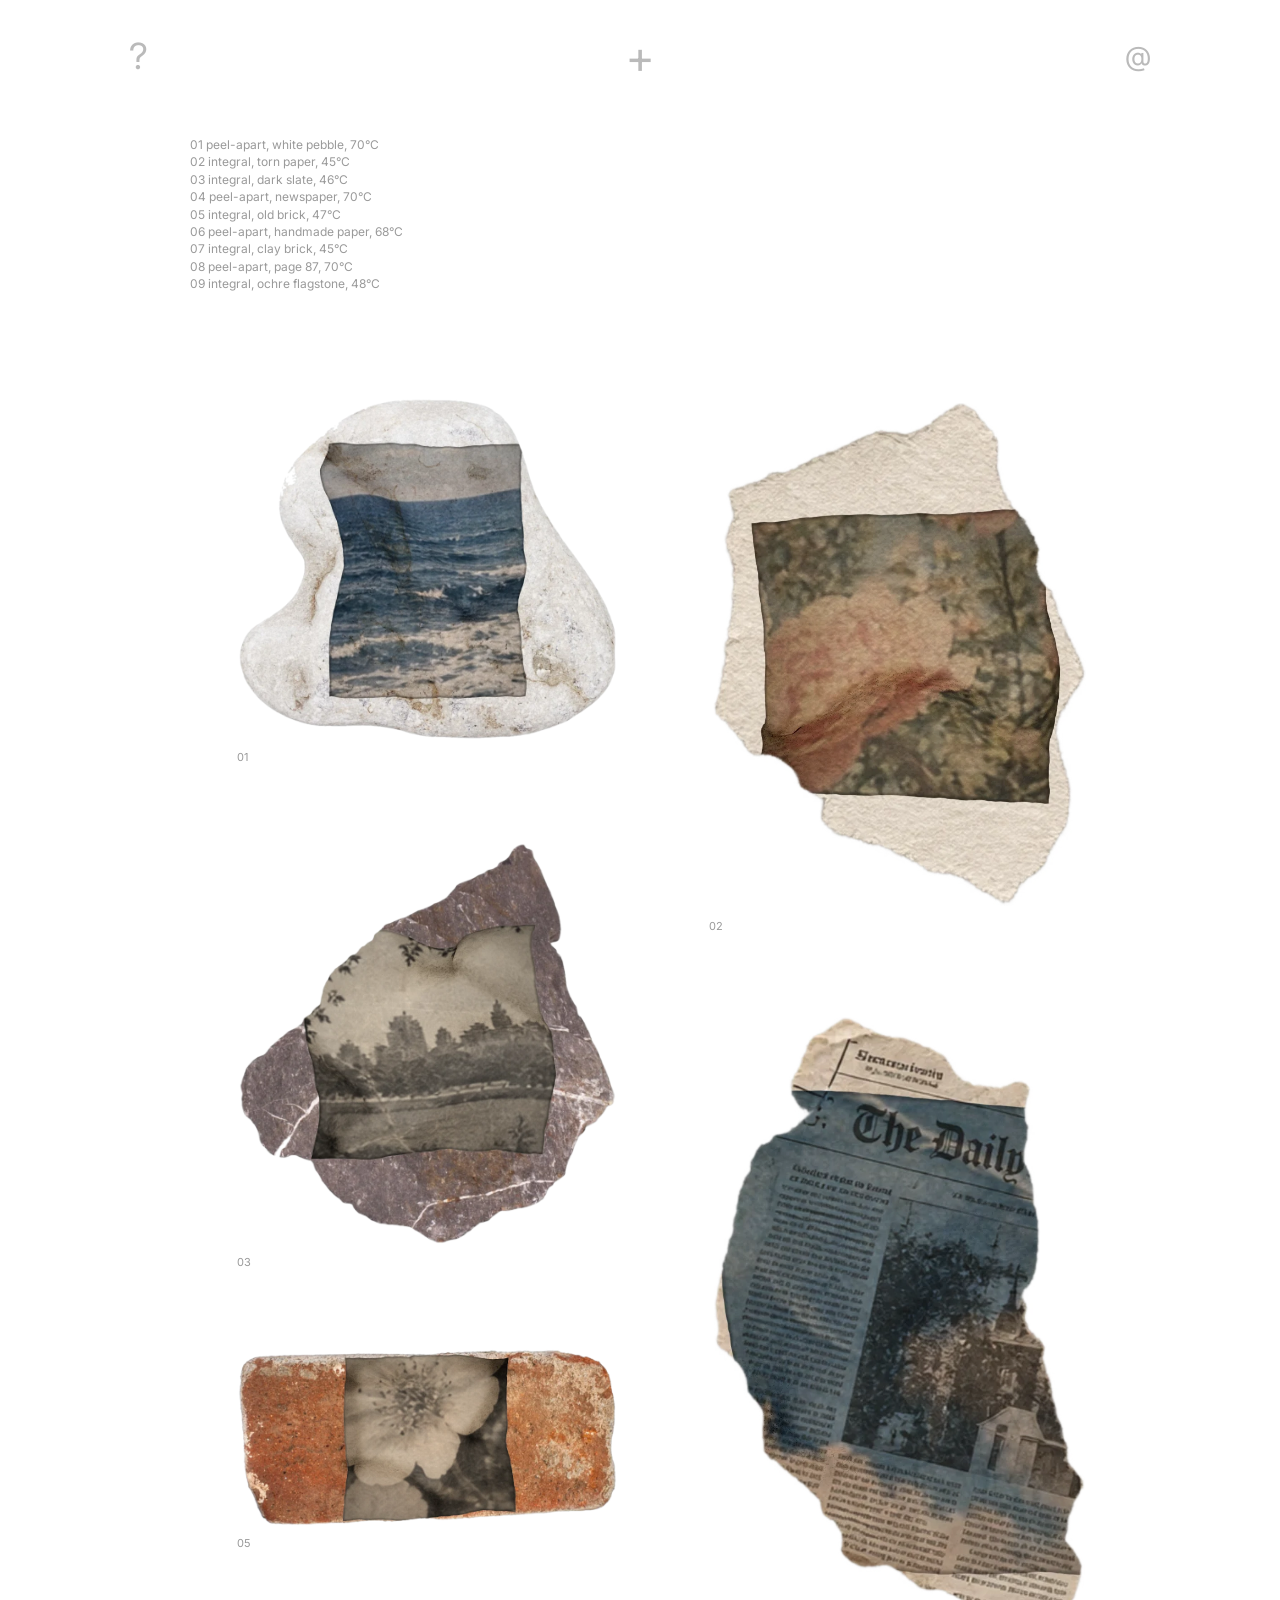
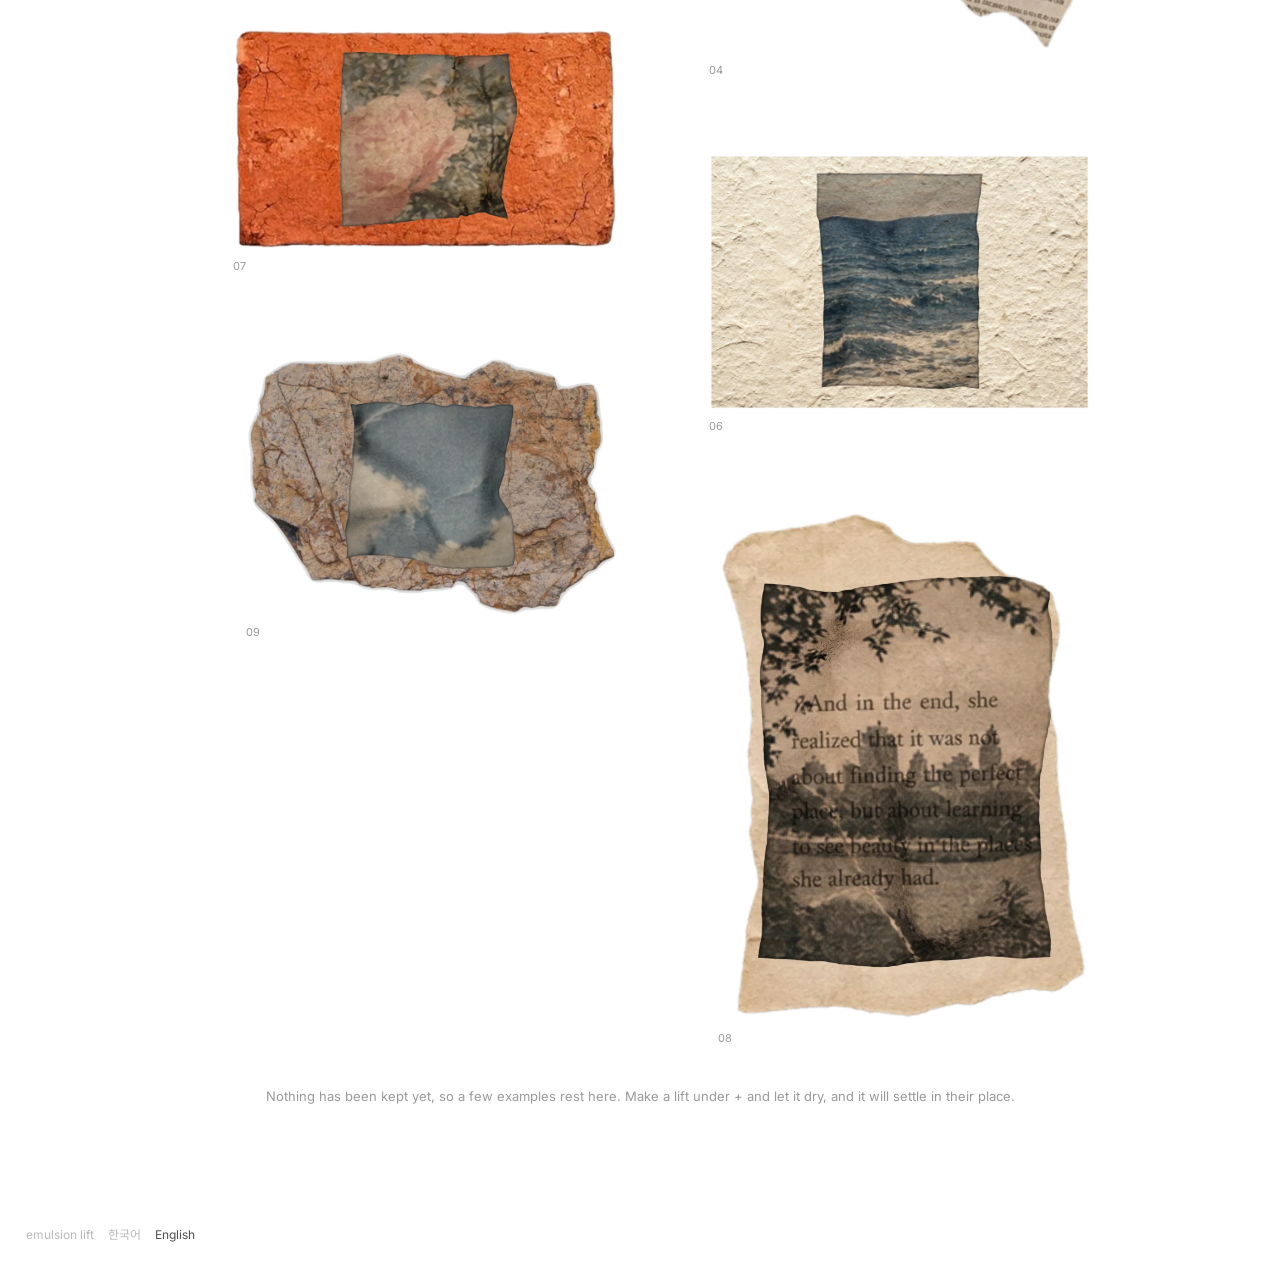
==== index.html @ 771ba141 "Use the design's photographs instead of drawn material - Metal tray photo for the water steps; surfa" ====
<!doctype html>
<html lang="ko">
<head>
<meta charset="utf-8">
<meta name="viewport" content="width=device-width, initial-scale=1, viewport-fit=cover">
<title>에멀전 리프트</title>
<meta name="claude:viewport-fit-sides" content="cover">
<meta name="description" content="즉석사진의 이미지 막을 물에서 떼어 종이와 돌, 벽돌 위에 옮기는 에멀전 리프트 작업실. An emulsion lift studio in the browser.">
<link rel="preconnect" href="https://fonts.googleapis.com">
<link rel="preconnect" href="https://fonts.gstatic.com" crossorigin>
<link rel="stylesheet" href="https://fonts.googleapis.com/css2?family=Inter:wght@400;600;700&family=Noto+Sans+KR:wght@400;600;700&display=swap">
<style>
/* Layout follows the Figma "web" page: white ground, three symbols across the top (? + @), one thing on screen at a time, a chevron to move on. */
:root {
  --ground: #ffffff;
  --ink: #111111;
  --symbol-on: #514f4f;
  --symbol-off: #bababa;
  --text: #6d6d6d;
  --hair: #e4e4e4;
  --plate: #d9d9d9;
  --f-sans: "Inter", "Noto Sans KR", "Apple SD Gothic Neo", "Malgun Gothic", system-ui, sans-serif;
  color-scheme: light;
}
* { box-sizing: border-box; }
[hidden] { display: none !important; }
html, body { margin: 0; }
body { background: var(--ground); color: var(--ink); font-family: var(--f-sans); font-size: 16px; line-height: 1.5; -webkit-font-smoothing: antialiased; }
a { color: inherit; text-decoration: none; }
button { font: inherit; color: inherit; background: none; border: 0; padding: 0; cursor: pointer; }
:focus-visible { outline: 1.5px solid var(--ink); outline-offset: 4px; }
.wrap { padding-left: max(16px, env(safe-area-inset-left, 0px)); padding-right: max(16px, env(safe-area-inset-right, 0px)); }

/* top symbols: ? at 9.6%, + centred, @ at 89% of a 1920 frame */
.topnav {
  position: sticky; top: env(safe-area-inset-top, 0px); z-index: 20; background: var(--ground);
  display: grid; grid-template-columns: 1fr auto 1fr; align-items: center;
  height: 112px; padding-inline: max(16px, 9.6vw) max(16px, 9.6vw);
}
body::before { content: ""; position: fixed; inset: 0 0 auto; height: env(safe-area-inset-top, 0px); background: var(--ground); z-index: 21; }
.sym { color: var(--symbol-off); line-height: 1; font-weight: 400; transition: color .2s; padding: 6px; }
.sym:hover { color: var(--symbol-on); }
.sym[aria-current="page"] { color: var(--symbol-on); }
.sym.q { font-size: 36px; justify-self: start; }
.sym.plus { font-size: 45px; }
.sym.plus[aria-current="page"] { color: #000; }
.sym.at { font-size: 27px; justify-self: end; }
.sr { position: absolute; width: 1px; height: 1px; overflow: hidden; clip: rect(0 0 0 0); white-space: nowrap; }

/* small text controls, as in "+ change image" / "+ add image" */
.link { display: inline-flex; align-items: center; gap: 6px; font-size: 16px; color: var(--ink); }
.link svg { width: 24px; height: 24px; flex: none; }
.link.quiet { color: var(--symbol-off); }
.link.quiet:hover, .link.quiet[aria-pressed="true"] { color: var(--ink); }
.link:disabled { opacity: .35; cursor: default; }
.file-link { position: relative; overflow: hidden; cursor: pointer; }
.file-link input { position: absolute; inset: 0; opacity: 0; cursor: pointer; font-size: 0; }
.chev { width: 48px; height: 48px; display: grid; place-items: center; color: #9e9e9e; }
.chev svg { width: 48px; height: 48px; }
.chev:hover:not(:disabled) { color: var(--ink); }
.chev:disabled { opacity: .25; cursor: default; }

/* ---------- main: works laid out loosely in a column ---------- */
.home { max-width: 900px; margin: 0 auto; padding-block: 24px 120px; display: grid; grid-template-columns: minmax(0, 1fr) minmax(0, 1fr); gap: 0 44px; }
.captions { grid-column: 1 / -1; margin: 0 0 28px; padding: 0; list-style: none; font-size: 12px; line-height: 1.45; color: #9a9a9a; }
.col { display: grid; gap: 0; align-content: start; }
.work { display: block; position: relative; text-align: left; }
.work img { display: block; width: 100%; height: auto; }
.work .no { display: block; font-size: 11px; color: #9a9a9a; margin-top: 8px; }
.work:hover img { opacity: .92; }
.home-note { grid-column: 1 / -1; font-size: 13px; color: #9a9a9a; margin: 40px 0 0; text-align: center; }
.work.arrive { animation: arrive 1.2s cubic-bezier(.2,.7,.2,1) both; }
@keyframes arrive { from { opacity: .2; transform: translateY(14px); } }

/* ---------- ? : text left, picture right ---------- */
.about { max-width: 1512px; margin: 0 auto; padding-block: 135px 120px; padding-inline: max(16px, 10.6vw) max(16px, 11vw); display: grid; grid-template-columns: minmax(0, 638px) minmax(0, 642px); justify-content: space-between; gap: 48px; align-items: start; }
.about-text { font-weight: 700; font-size: 16px; color: var(--text); line-height: 1.21; }
.about-text h1, .about-text h2 { font: inherit; margin: 0 0 19px; }
.about-text p, .about-text ul, .about-text ol { margin: 0 0 38px; }
.about-text ul, .about-text ol { padding-left: 0; list-style: none; }
.about-text .sec { margin-bottom: 0; }
.about-fig { margin: 0; position: sticky; top: 140px; }
.about-fig .pic { aspect-ratio: 642 / 357; background: #f4f4f4; display: grid; place-items: center; overflow: hidden; }
.about-fig img { max-width: 92%; max-height: 92%; object-fit: contain; }
.about-fig figcaption { font-size: 16px; color: var(--ink); margin-top: 16px; }

/* ---------- + : one step per screen ---------- */
.studio { position: relative; min-height: calc(100vh - 160px); display: grid; grid-template-rows: auto auto 1fr; justify-items: center; padding-bottom: 90px; }
.stage { position: relative; width: min(1000px, 92vw, calc((100vh - 300px) * 4 / 3)); aspect-ratio: 4 / 3; }
.stage canvas { display: block; width: 100%; height: 100%; touch-action: none; }
.stage.tool-on canvas { cursor: none; }
#cursor { position: absolute; left: 0; top: 0; border-radius: 50%; pointer-events: none; transform: translate(-50%, -50%); border: 1px solid rgba(0,0,0,.55); box-shadow: 0 0 0 1px rgba(255,255,255,.7); }
.dropzone { position: absolute; inset: 8%; border: 1px dashed var(--symbol-on); display: grid; place-items: center; background: rgba(255,255,255,.85); pointer-events: none; font-size: 14px; }
.gl-error { position: absolute; inset: 0; display: grid; place-items: center; padding: 24px; text-align: center; color: var(--text); }
.under { width: min(1000px, 92vw); display: grid; grid-template-columns: minmax(0, 1fr); gap: 12px; align-items: start; margin-top: 6px; }
.status { font-size: 13px; color: #9a9a9a; font-variant-numeric: tabular-nums; }
.ctl { display: flex; flex-wrap: wrap; gap: 10px 22px; align-items: center; }
.ctl .grp { display: flex; flex-wrap: wrap; gap: 6px 14px; align-items: center; }
.ctl .sep { width: 1px; height: 16px; background: var(--hair); }
.range { display: flex; align-items: center; gap: 10px; font-size: 14px; color: var(--text); }
.range input { width: 140px; accent-color: var(--symbol-on); }
.range output { color: var(--ink); min-width: 3.2em; font-variant-numeric: tabular-nums; }
.line { width: 160px; height: 1px; background: var(--hair); }
.line > i { display: block; height: 100%; width: 0; background: var(--ink); transition: width .15s linear; }
.check { display: inline-flex; gap: 8px; align-items: center; font-size: 14px; color: var(--text); }
.check input { accent-color: var(--ink); }
.explain { grid-column: 1 / -1; max-width: 62ch; font-size: 13px; line-height: 1.6; color: #8a8a8a; margin: 8px 0 0; }
.explain strong { color: var(--text); font-weight: 600; }
.next { position: fixed; right: max(16px, 9.6vw); bottom: calc(env(safe-area-inset-bottom, 0px) + 56px); z-index: 15; }
.result { width: min(1000px, 92vw); display: grid; place-items: center; }

/* surface choice: things scattered on white, a chevron each side to change kind */
.pick { width: 100%; max-width: 1920px; display: grid; grid-template-columns: 48px minmax(0, 1fr) 48px; align-items: center; gap: 0 max(16px, 3vw); padding-inline: max(16px, 9.6vw); min-height: calc(100vh - 220px); }
.pick-title { grid-column: 1 / -1; text-align: center; font-size: 13px; color: #9a9a9a; margin: 0 0 10px; }
.pick-items { display: flex; flex-wrap: wrap; justify-content: center; align-items: center; gap: 18px 34px; padding-block: 10px; }
.pick-item { position: relative; display: block; }
.pick-item img { display: block; width: 100%; height: auto; transition: transform .35s cubic-bezier(.2,.7,.2,1); }
.pick-item:hover img, .pick-item:focus-visible img { transform: translateY(-4px); }
.pick-item .nm { position: absolute; left: 50%; bottom: -22px; transform: translateX(-50%); white-space: nowrap; font-size: 12px; color: #9a9a9a; opacity: 0; transition: opacity .2s; }
.pick-item:hover .nm, .pick-item:focus-visible .nm { opacity: 1; }
.pick-add { align-self: center; padding: 20px; }
.pick-note { grid-column: 1 / -1; text-align: center; font-size: 12px; color: #9a9a9a; margin: 18px auto 0; max-width: 60ch; }

/* ---------- @ : archive ---------- */
.archive { max-width: 900px; margin: 0 auto; padding-block: 24px 120px; }
.archive-head { display: flex; justify-content: space-between; align-items: baseline; gap: 16px; flex-wrap: wrap; margin-bottom: 30px; }
.archive-head p { margin: 0; font-size: 13px; color: #9a9a9a; max-width: 56ch; }
.archive .grid { display: grid; grid-template-columns: minmax(0, 1fr) minmax(0, 1fr); gap: 0 44px; }
.archive-empty { text-align: center; color: #9a9a9a; font-size: 14px; padding-block: 80px; }

/* ---------- viewer ---------- */
.viewer { position: fixed; inset: 0; z-index: 30; background: var(--ground); display: grid; grid-template-rows: auto minmax(0, 1fr) auto; padding: calc(env(safe-area-inset-top, 0px) + 28px) max(16px, 9.6vw) calc(env(safe-area-inset-bottom, 0px) + 28px); }
.vbar { display: flex; justify-content: flex-end; gap: 22px; flex-wrap: wrap; font-size: 14px; }
.vbar button { color: #9a9a9a; } .vbar button:hover { color: var(--ink); }
.vbar .warn:hover { color: #a33; }
.vstage { display: grid; grid-template-columns: 48px minmax(0, 1fr) 48px; align-items: center; gap: 12px; min-height: 0; }
.vstage figure { margin: 0; height: 100%; min-height: 0; display: grid; place-items: center; }
.vstage img { max-width: 100%; max-height: 100%; object-fit: contain; display: block; }
.vmeta { text-align: center; padding-top: 16px; font-size: 12px; color: #9a9a9a; display: grid; gap: 2px; }
.vmeta .t { color: var(--ink); font-size: 13px; }

/* footer: name and language */
.foot { display: flex; gap: 14px; font-size: 12px; color: var(--symbol-off); padding: 0 max(16px, 2vw) calc(env(safe-area-inset-bottom, 0px) + 22px); }
.foot button[aria-pressed="true"], .foot a:hover, .foot button:hover { color: var(--symbol-on); }
.toast { position: fixed; left: 50%; bottom: calc(env(safe-area-inset-bottom, 0px) + 20px); transform: translateX(-50%); z-index: 40; background: var(--ink); color: #fff; padding: 8px 14px; font-size: 13px; max-width: calc(100% - 32px); text-align: center; }

@media (max-width: 900px) {
  .topnav { height: 84px; }
  .about { grid-template-columns: minmax(0, 1fr); padding-top: 40px; }
  .about-fig { position: static; order: -1; }
  .studio { min-height: calc(100vh - 84px); }
  .pick { grid-template-columns: 36px minmax(0, 1fr) 36px; padding-inline: 8px; }
  .pick .chev, .pick .chev svg { width: 36px; height: 36px; }
  .next { bottom: calc(env(safe-area-inset-bottom, 0px) + 20px); }
}
@media (max-width: 560px) {
  .home, .archive .grid { gap: 0 20px; }
  .sym.q { font-size: 30px; } .sym.plus { font-size: 38px; } .sym.at { font-size: 23px; }
}
@media (prefers-reduced-motion: reduce) { .work.arrive { animation: none; } .pick-item img { transition: none; } }
</style>
</head>
<body>
<nav class="topnav" aria-label="menu">
  <a class="sym q" href="#about" id="nav-about"><span aria-hidden="true">?</span><span class="sr" data-i18n="nav.about">소개</span></a>
  <a class="sym plus" href="#studio" id="nav-studio"><span aria-hidden="true">+</span><span class="sr" data-i18n="nav.new">새 리프트</span></a>
  <a class="sym at" href="#archive" id="nav-archive"><span aria-hidden="true">@</span><span class="sr" data-i18n="nav.archive">아카이브</span></a>
</nav>

<!-- MAIN -->
<main id="view-home" class="wrap">
  <div class="home" id="home">
    <ol class="captions" id="captions"></ol>
    <div class="col" id="colA"></div>
    <div class="col" id="colB"></div>
    <p class="home-note" id="homeNote"></p>
  </div>
</main>

<!-- ? -->
<main id="view-about" hidden>
  <div class="about">
    <article class="about-text" id="aboutBody"></article>
    <figure class="about-fig">
      <div class="pic"><img id="aboutImg" src="examples/ex1.webp" alt=""></div>
      <figcaption id="aboutCap"></figcaption>
    </figure>
  </div>
</main>

<!-- + -->
<main id="view-studio" hidden>
  <div class="studio">
    <div class="stage" id="stage">
      <canvas id="gl"></canvas>
      <div id="cursor" hidden></div>
      <div class="dropzone" id="dropzone" hidden data-i18n="studio.drop">여기에 사진을 놓으세요</div>
    </div>

    <section class="pick" id="pick" hidden aria-labelledby="pickTitle">
      <p class="pick-title" id="pickTitle"></p>
      <button type="button" class="chev" id="catPrev" aria-label="previous"><svg viewBox="0 0 24 24" aria-hidden="true"><path fill="currentColor" d="m14 18-6-6 6-6 1.4 1.4-4.6 4.6 4.6 4.6z"/></svg></button>
      <div class="pick-items" id="pickItems"></div>
      <button type="button" class="chev" id="catNext" aria-label="next"><svg viewBox="0 0 24 24" aria-hidden="true"><path fill="currentColor" d="M12.6 12 8 7.4 9.4 6l6 6-6 6L8 16.6z"/></svg></button>
      <p class="pick-note" data-i18n="s4.uploadNote"></p>
    </section>

    <div class="under" id="under">
      <div class="status" id="readout"></div>

      <div class="ctl" data-step="1">
        <div class="grp" id="filmSeg">
          <button type="button" class="link quiet" id="film-integral" data-film="integral" aria-pressed="true" data-i18n="film.integralShort">인티그럴</button>
          <button type="button" class="link quiet" id="film-peel" data-film="peel" aria-pressed="false" data-i18n="film.peelShort">필 어파트</button>
        </div>
        <span class="sep"></span>
        <button type="button" class="link quiet" id="sampleBtn" data-i18n="s1.sample">다른 예시</button>
        <label class="link file-link" for="file"><svg viewBox="0 0 24 24" aria-hidden="true"><path fill="currentColor" d="M11 19v-6H5v-2h6V5h2v6h6v2h-6v6z"/></svg><span data-i18n="s1.change">사진 바꾸기</span><input type="file" id="file" accept="image/*"></label>
      </div>

      <div class="ctl" data-step="2" hidden>
        <label class="range" for="temp"><span data-i18n="s2.temp">물 온도</span><input type="range" id="temp" min="30" max="90" step="1" value="45"><output id="tempOut" for="temp">45°C</output></label>
        <div class="line" aria-hidden="true"><i id="soakBar"></i></div>
        <button type="button" class="link quiet" id="soakBtn" data-i18n="s2.again">다시 담그기</button>
      </div>

      <div class="ctl" data-step="3" hidden>
        <div class="grp" id="tool3Seg">
          <button type="button" class="link quiet" id="t3-release" data-tool="release" aria-pressed="true" data-i18n="tool.release">떼어내기</button>
          <button type="button" class="link quiet" id="t3-push" data-tool="push" aria-pressed="false" data-i18n="tool.push">밀기</button>
        </div>
        <label class="range" for="brush3"><span data-i18n="tool.size">붓</span><input type="range" id="brush3" min="25" max="160" value="70"></label>
        <div class="line" aria-hidden="true"><i id="relBar"></i></div>
        <button type="button" class="link quiet" id="autoRelease" data-i18n="s3.auto">남은 부분 한꺼번에 떼기</button>
      </div>

      <div class="ctl" data-step="4" hidden>
        <div class="grp" id="tool4Seg">
          <button type="button" class="link quiet" id="t4-push" data-tool="push" aria-pressed="true" data-i18n="tool.push">밀기</button>
          <button type="button" class="link quiet" id="t4-pinch" data-tool="pinch" aria-pressed="false" data-i18n="tool.pinch">주름 모으기</button>
          <button type="button" class="link quiet" id="t4-smooth" data-tool="smooth" aria-pressed="false" data-i18n="tool.smooth">펴기</button>
          <button type="button" class="link quiet" id="t4-tear" data-tool="tear" aria-pressed="false" data-i18n="tool.tear">찢기</button>
        </div>
        <label class="range" for="brush4"><span data-i18n="tool.size">붓</span><input type="range" id="brush4" min="20" max="200" value="70"></label>
        <span class="sep"></span>
        <div class="grp">
          <button type="button" class="link quiet" id="flipBtn" data-i18n="s4.flip">뒤집기</button>
          <button type="button" class="link quiet" id="dipBtn" data-i18n="s4.dip">담갔다 빼기</button>
          <button type="button" class="link quiet" id="shakeBtn" data-i18n="s4.shake">흔들기</button>
          <button type="button" class="link quiet" id="undoBtn" disabled data-i18n="s4.undo">되돌리기</button>
          <button type="button" class="link quiet" id="changeSurf" data-i18n="s4.change">표면 바꾸기</button>
        </div>
        <label class="check" id="whiteWrap" hidden><input type="checkbox" id="whiteLayer"><span data-i18n="s4.white">흰 층 남기기</span></label>
      </div>

      <div class="ctl" data-step="5" hidden>
        <div class="line" aria-hidden="true"><i id="dryBar"></i></div>
        <button type="button" class="link quiet" id="saveBtn" disabled data-i18n="s5.save">PNG로 저장</button>
        <button type="button" class="link quiet" id="backBtn" data-i18n="s5.back">다시 적시기</button>
      </div>

      <p class="explain" id="explain"></p>
      <p class="explain" id="saveNote" hidden></p>
    </div>

    <button type="button" class="chev next" id="nextBtn" aria-label="next"><svg viewBox="0 0 24 24" aria-hidden="true"><path fill="currentColor" d="M12.6 12 8 7.4 9.4 6l6 6-6 6L8 16.6z"/></svg></button>
  </div>
  <input type="file" id="surfUpload" accept="image/*" hidden>
</main>

<!-- @ -->
<main id="view-archive" class="wrap" hidden>
  <div class="archive">
    <div class="archive-head">
      <p id="archiveNote"></p>
      <label class="link file-link" for="workUpload"><svg viewBox="0 0 24 24" aria-hidden="true"><path fill="currentColor" d="M11 19v-6H5v-2h6V5h2v6h6v2h-6v6z"/></svg><span data-i18n="arc.add">이미지 추가</span><input type="file" id="workUpload" accept="image/*"></label>
    </div>
    <div class="grid"><div class="col" id="arcA"></div><div class="col" id="arcB"></div></div>
    <p class="archive-empty" id="archiveEmpty" hidden></p>
  </div>
</main>

<!-- VIEWER -->
<div class="viewer" id="viewer" hidden role="dialog" aria-modal="true" aria-labelledby="vTitle">
  <div class="vbar">
    <button type="button" id="vSave" data-i18n="v.save">PNG로 저장</button>
    <button type="button" class="warn" id="vDelete" data-i18n="v.delete">지우기</button>
    <button type="button" id="vClose" data-i18n="v.close">닫기</button>
  </div>
  <div class="vstage">
    <button type="button" class="chev" id="vPrev" aria-label="previous"><svg viewBox="0 0 24 24" aria-hidden="true"><path fill="currentColor" d="m14 18-6-6 6-6 1.4 1.4-4.6 4.6 4.6 4.6z"/></svg></button>
    <figure><img id="vImg" alt=""></figure>
    <button type="button" class="chev" id="vNext" aria-label="next"><svg viewBox="0 0 24 24" aria-hidden="true"><path fill="currentColor" d="M12.6 12 8 7.4 9.4 6l6 6-6 6L8 16.6z"/></svg></button>
  </div>
  <div class="vmeta"><div class="t" id="vTitle"></div><div id="vMeta"></div></div>
</div>

<footer class="foot">
  <a href="#" id="homeLink" data-i18n="foot.name">에멀전 리프트</a>
  <button type="button" id="lang-ko" lang="ko" aria-pressed="true">한국어</button>
  <button type="button" id="lang-en" lang="en" aria-pressed="false">English</button>
</footer>
<div class="toast" id="toast" hidden role="status"></div>

<script>
(() => {
'use strict';

/* =========================================================
   i18n
   ========================================================= */
const I18N = {
  ko: {
    'doc.title': '에멀전 리프트',
    'nav.about': '에멀전 리프트란', 'nav.new': '새 리프트 만들기', 'nav.archive': '아카이브', 'foot.name': '에멀전 리프트',
    'studio.drop': '여기에 사진을 놓으세요',
    'film.peelShort': '필 어파트', 'film.integralShort': '인티그럴',
    'film.peel': '필 어파트 (FP-100C)', 'film.integral': '인티그럴 (폴라로이드)',
    'st.1': 'i. 인화', 'st.2': 'ii. 뜨거운 물', 'st.3': 'iii. 찬물에서 떼어내기', 'st.pick': 'iv. 옮길 곳', 'st.4': 'iv. 옮기고 모양 잡기', 'st.5': 'v. 말리기',
    's1.sample': '다른 예시', 's1.change': '사진 바꾸기',
    's1.text': '즉석사진 속 <strong>이미지가 담긴 젤라틴 막</strong>만 물로 떼어 다른 표면에 옮깁니다. 필 어파트와 폴라로이드 인티그럴에서 되고, 인스탁스는 되지 않습니다. 실제로는 인화한 뒤 하루쯤 말린 사진으로 시작합니다.',
    's2.temp': '물 온도', 's2.again': '다시 담그기',
    's2.textPeel': '사진을 <strong>약 70°C 물</strong>에 3~5분 담급니다. 가장자리부터 작은 기포가 생기며 막이 들뜨면 준비된 것입니다.',
    's2.textIntegral': '흰 테두리를 잘라 앞쪽 플라스틱과 뒷판을 나눕니다. 유제는 대개 플라스틱 쪽에 붙어 있습니다. <strong>40~50°C 물</strong>에 몇 분 담가 둡니다.',
    's2.rec': '권장 {r}°C.', 's2.cold': '미지근하면 막이 거의 들뜨지 않습니다.', 's2.hot': '너무 뜨거우면 가장자리가 너덜해지고 구멍이 생깁니다.', 's2.mins': '실제로는 약 {m}분.',
    's3.text': '찬물에서 손가락이나 부드러운 붓으로 <strong>가장자리부터 안쪽으로</strong> 밀어 막을 떼어냅니다. 떨어진 막은 젖은 셀로판처럼 물에 뜹니다.',
    's3.auto': '남은 부분 한꺼번에 떼기',
    'tool.release': '떼어내기', 'tool.push': '밀기', 'tool.pinch': '주름 모으기', 'tool.smooth': '펴기', 'tool.tear': '찢기', 'tool.size': '붓',
    's4.pick': '막을 옮길 곳을 고르세요. 양옆 화살표로 종이와 돌을 넘겨 봅니다.',
    's4.text': '표면을 막 아래로 넣어 건져 올리고, 젖은 동안 <strong>밀고, 모으고, 접고, 찢어</strong> 모양을 만듭니다. 표면 밖으로 나간 막은 표면 모양대로 다듬어집니다. 뒤집어 올리면 좌우가 바뀝니다.',
    's4.uploadNote': '흰 바탕에서 찍은 물체 사진을 올리면 바탕을 지우고 물체 모양대로 옮깁니다. 바탕이 고르지 않으면 사진 전체가 표면이 됩니다.',
    's4.white': '흰 층 남기기 (어두운 표면에서 이미지가 보이게)',
    's4.flip': '뒤집기', 's4.dip': '담갔다 빼기', 's4.shake': '흔들기', 's4.undo': '되돌리기', 's4.change': '표면 바꾸기',
    's5.text': '평평한 곳에서 하루쯤 말리고, 필요하면 무광 미디엄으로 고정합니다. 오른쪽 아래 화살표를 누르면 아카이브에 둡니다.',
    's5.save': 'PNG로 저장', 's5.back': '다시 적시기',
    'ro.developed': '{film} · 인화 완료', 'ro.hot': '{t}°C · 실제 시간 {time}', 'ro.cold': '떨어진 면적 {p}%',
    'ro.wet': '{surf} · 젖은 상태', 'ro.flipped': ' · 뒤집힘', 'ro.drying': '건조 중 · {h}시간째', 'ro.dry': '건조 완료', 'ro.preparing': '표면을 준비하는 중',
    'hint.1': '사진을 끌어다 놓거나 붙여넣어도 됩니다.', 'hint.2': '가장자리부터 막이 들뜹니다.',
    'hint.3.release': '가장자리부터 안쪽으로 문질러 떼어내세요.', 'hint.3.push': '떨어진 막을 끌어 옮깁니다.',
    'hint.4.push': '끌어서 밀면 주름이 지고, 가장자리를 넘기면 접힙니다.', 'hint.4.pinch': '누르고 있으면 막이 모이며 주름이 생깁니다.',
    'hint.4.smooth': '문지르면 주름이 펴집니다.', 'hint.4.tear': '문지른 자리가 찢어집니다.', 'hint.5': '젖은 광택이 빠지고 막이 살짝 줄어듭니다.',
    'cat.stone': '돌', 'cat.paper': '종이', 'addImage': '이미지 추가',
    'surf.cold': '수채화지 콜드프레스', 'surf.hot': '수채화지 핫프레스', 'surf.hanji': '한지', 'surf.kraft': '크라프트지', 'surf.linen': '리넨', 'surf.greyPaper': '회색 종이', 'surf.tornPlain': '찢은 종이', 'surf.crumpled': '구겨진 종이', 'surf.foldedBeige': '접힌 갱지', 'surf.newspaper': '신문', 'surf.roughWhite': '거친 흰 종이', 'surf.greenWash': '초록 물든 종이', 'surf.bookText': '책 낱장', 'surf.tornCream': '찢은 미색 종이', 'surf.map': '지도', 'surf.roughCream': '거친 미색 종이', 'surf.newspaperBridge': '신문 (다리)', 'surf.bookPage': '책 87쪽', 'surf.foldedCream': '접힌 미색 종이', 'surf.handmade': '수제 종이',
    'surf.pebbleWhite': '흰 조약돌', 'surf.flatStone': '납작한 돌', 'surf.brickFragment': '벽돌 조각', 'surf.oldBrick': '오래된 벽돌', 'surf.clayBrick': '흙벽돌',
    'surf.darkSlate': '검은 판석', 'surf.granitePebble': '화강암 조약돌', 'surf.ochreFlagstone': '황토빛 판석', 'surf.redBrick': '붉은 벽돌', 'surf.custom': '올린 표면',
    'surf.fig': '무화과 잎', 'surf.leaves': '긴 잎', 'surf.pebble': '조약돌', 'surf.wood': '나무판',
    'tag.example': '예시', 'tag.upload': '손으로 만든 리프트',
    'home.examples': '아직 둔 작업이 없어 예시를 놓아 두었습니다. + 에서 리프트를 만들어 말리면 이 자리에 쌓입니다.',
    'arc.add': '이미지 추가', 'arc.note': '로그인 기능은 아직 없습니다. 작업은 지금 이 브라우저에만 보관되고, 손으로 만든 리프트 사진도 함께 둘 수 있습니다.',
    'arc.empty': '아직 둔 작업이 없습니다. + 를 눌러 첫 리프트를 만들어 보세요.',
    'about.cap': 'pic_ 흰 조약돌 위의 리프트',
    't.printed': '사진을 즉석필름에 인화했습니다.', 't.notImage': '이미지 파일만 쓸 수 있습니다. JPG나 PNG를 골라 주세요.',
    't.openFail': '이 사진을 열 수 없습니다. JPG나 PNG로 다시 시도해 주세요.',
    't.lukewarm': '물이 미지근해서 가장자리만 조금 들떴습니다. 다음 단계에서 더 오래 문질러야 합니다.',
    't.flipped': '막을 뒤집어 올렸습니다. 이미지의 좌우가 바뀝니다.', 't.saved': '이미지를 저장했습니다.', 't.declined': '저장을 취소했습니다.',
    't.rate': '저장 창이 이미 열려 있습니다. 잠시 뒤 다시 눌러 주세요.', 't.kept': '아카이브에 두었습니다.',
    't.storeFail': '이 브라우저에서는 작업을 보관할 수 없어, 페이지를 닫으면 사라집니다.', 't.deleted': '작업을 지웠습니다.',
    't.uploaded': '사진을 아카이브에 두었습니다.', 't.surfaceAdded': '올린 사진을 표면으로 놓았습니다.',
    't.saveNote': '저장 창이 뜨지 않으면 이미지를 길게 누르거나 마우스 오른쪽 버튼으로 눌러 저장하세요.',
    't.noWebgl': '이 브라우저에서는 WebGL을 쓸 수 없어 트레이를 그릴 수 없습니다. 최신 Chrome, Safari, Firefox에서 열어 주세요.',
    'v.save': 'PNG로 저장', 'v.delete': '지우기', 'v.confirm': '정말 지울까요?', 'v.close': '닫기',
    'v.no': '{n}', 'v.flipped': '뒤집어 올림', 'v.uploadMeta': '손으로 만든 리프트를 찍은 사진',
  },
  en: {
    'doc.title': 'Emulsion Lift',
    'nav.about': 'about the emulsion lift', 'nav.new': 'make a new lift', 'nav.archive': 'archive', 'foot.name': 'emulsion lift',
    'studio.drop': 'Drop a photograph here',
    'film.peelShort': 'peel-apart', 'film.integralShort': 'integral',
    'film.peel': 'Peel-apart (FP-100C)', 'film.integral': 'Integral (Polaroid)',
    'st.1': 'i. print', 'st.2': 'ii. hot water', 'st.3': 'iii. free it in cold water', 'st.pick': 'iv. where to lay it', 'st.4': 'iv. lay it down and shape it', 'st.5': 'v. dry',
    's1.sample': 'another example', 's1.change': 'change image',
    's1.text': 'An emulsion lift frees only the <strong>gelatin skin that holds the image</strong> from an instant photograph and moves it onto another surface. It works with peel-apart and Polaroid integral film, not Instax. In the darkroom you begin with a print that has dried for a day.',
    's2.temp': 'water', 's2.again': 'soak again',
    's2.textPeel': 'Lay the print in <strong>water near 70°C</strong> for three to five minutes. When small bubbles rise and the edges lift, it is ready.',
    's2.textIntegral': 'Trim the white frame and split the clear front from the backing; the emulsion usually stays on the plastic. Soak it in <strong>water at 40–50°C</strong> for a few minutes.',
    's2.rec': 'Recommended {r}°C.', 's2.cold': 'Lukewarm water barely loosens it.', 's2.hot': 'Very hot water frays the edges and opens holes.', 's2.mins': 'About {m} minutes in the darkroom.',
    's3.text': 'In cold water, coax the skin loose with a fingertip or soft brush, <strong>working from the edges inward</strong>. Once free it floats like wet cellophane.',
    's3.auto': 'release the rest',
    'tool.release': 'release', 'tool.push': 'push', 'tool.pinch': 'gather', 'tool.smooth': 'smooth', 'tool.tear': 'tear', 'tool.size': 'brush',
    's4.pick': 'Choose where the skin will rest. Use the arrows on either side to move between paper and stone.',
    's4.text': 'Slide the surface under the skin and lift it out. While it is wet, <strong>push, gather, fold and tear</strong> it into shape; whatever hangs past the edge is trimmed to the surface. Laid face down, the image is mirrored.',
    's4.uploadNote': 'Photograph an object on a plain white ground and the ground is lifted away, leaving the object’s shape. On a busy background the whole photo becomes the surface.',
    's4.white': 'keep the white layer (so the image reads on dark surfaces)',
    's4.flip': 'flip over', 's4.dip': 'dip again', 's4.shake': 'swirl', 's4.undo': 'undo', 's4.change': 'change surface',
    's5.text': 'Let it dry flat for about a day and seal it with matte medium if needed. The arrow at the bottom right keeps it in the archive.',
    's5.save': 'save PNG', 's5.back': 'wet it again',
    'ro.developed': '{film} · developed', 'ro.hot': '{t}°C · real time {time}', 'ro.cold': '{p}% released',
    'ro.wet': '{surf} · wet', 'ro.flipped': ' · flipped', 'ro.drying': 'drying · hour {h} of 24', 'ro.dry': 'dry', 'ro.preparing': 'preparing the surface',
    'hint.1': 'You can also drop or paste a photograph here.', 'hint.2': 'The skin lifts from the edges.',
    'hint.3.release': 'Rub from the edges inward to free the skin.', 'hint.3.push': 'Drag the loose skin around.',
    'hint.4.push': 'Drag to push; it wrinkles, and folds over at the edge.', 'hint.4.pinch': 'Hold to gather the skin into wrinkles.',
    'hint.4.smooth': 'Rub to ease the wrinkles out.', 'hint.4.tear': 'Rub to tear.', 'hint.5': 'The wet sheen fades and the skin tightens a little.',
    'cat.stone': 'stone', 'cat.paper': 'paper', 'addImage': 'add image',
    'surf.cold': 'cold-press watercolor', 'surf.hot': 'hot-press watercolor', 'surf.hanji': 'hanji', 'surf.kraft': 'kraft paper', 'surf.linen': 'linen', 'surf.greyPaper': 'grey paper', 'surf.tornPlain': 'torn paper', 'surf.crumpled': 'crumpled paper', 'surf.foldedBeige': 'folded newsprint', 'surf.newspaper': 'newspaper', 'surf.roughWhite': 'rough white paper', 'surf.greenWash': 'green-washed paper', 'surf.bookText': 'book page', 'surf.tornCream': 'torn cream paper', 'surf.map': 'map', 'surf.roughCream': 'rough cream paper', 'surf.newspaperBridge': 'newspaper, bridge', 'surf.bookPage': 'page 87', 'surf.foldedCream': 'folded cream paper', 'surf.handmade': 'handmade paper',
    'surf.pebbleWhite': 'white pebble', 'surf.flatStone': 'flat stone', 'surf.brickFragment': 'brick fragment', 'surf.oldBrick': 'old brick', 'surf.clayBrick': 'clay brick',
    'surf.darkSlate': 'dark slate', 'surf.granitePebble': 'granite pebble', 'surf.ochreFlagstone': 'ochre flagstone', 'surf.redBrick': 'red brick', 'surf.custom': 'your own surface',
    'surf.fig': 'fig leaf', 'surf.leaves': 'long leaves', 'surf.pebble': 'pebble', 'surf.wood': 'wood panel',
    'tag.example': 'example', 'tag.upload': 'hand-made lift',
    'home.examples': 'Nothing has been kept yet, so a few examples rest here. Make a lift under + and let it dry, and it will settle in their place.',
    'arc.add': 'add image', 'arc.note': 'There is no log-in yet. Works are kept only in this browser, and you can add photographs of lifts made by hand.',
    'arc.empty': 'Nothing kept yet. Press + to make your first lift.',
    'about.cap': 'pic_ a lift on a white pebble',
    't.printed': 'Printed onto instant film.', 't.notImage': 'Only image files work here. Choose a JPG or PNG.',
    't.openFail': 'This photo could not be opened. Try a JPG or PNG.',
    't.lukewarm': 'The water was lukewarm, so only the edges lifted. Work it longer in the next step.',
    't.flipped': 'The skin is flipped over. The image is now mirrored.', 't.saved': 'Image saved.', 't.declined': 'Save cancelled.',
    't.rate': 'A save prompt is already open. Try again in a moment.', 't.kept': 'Kept in the archive.',
    't.storeFail': 'This browser cannot keep works, so they will be gone when the page closes.', 't.deleted': 'Work removed.',
    't.uploaded': 'Your photograph is in the archive.', 't.surfaceAdded': 'Your photo is now a surface.',
    't.saveNote': 'If no save prompt appears, long-press or right-click the image to save it.',
    't.noWebgl': 'This browser has no WebGL, so the tray cannot be drawn. Open the page in a current Chrome, Safari or Firefox.',
    'v.save': 'save PNG', 'v.delete': 'remove', 'v.confirm': 'remove for good?', 'v.close': 'close',
    'v.no': '{n}', 'v.flipped': 'laid face down', 'v.uploadMeta': 'photograph of a hand-made lift',
  },
};
const sysLang = () => (navigator.language || 'ko').toLowerCase().startsWith('ko') ? 'ko' : 'en';
let lang = sysLang();
try { const s = localStorage.getItem('lift-lang'); if (s === 'ko' || s === 'en') lang = s; } catch (e) {}
function t(key, vars) {
  let s = (I18N[lang] && I18N[lang][key]) ?? I18N.ko[key] ?? key;
  if (vars) for (const k in vars) s = s.split('{' + k + '}').join(vars[k]);
  return s;
}

/* =========================================================
   constants & state
   ========================================================= */
const W = 1200, H = 900, BGS = 1.5;
const TRAY = { x: 140, y: 142, w: 920, h: 588 };
const TRAY_IMG = { x: 30, y: 60, w: 1140, h: 760 };
const trayPhoto = new Image(); trayPhoto.src = 'surfaces/tray.jpg';
const reduceMotion = matchMedia('(prefers-reduced-motion: reduce)').matches;
const state = {
  view: 'home', phase: 1, film: 'integral', temp: 45, surface: 'pebbleWhite', whiteLayer: false, picking: false, soakDone: false,
  tool3: 'release', tool4: 'push', brush3: 70, brush4: 70, flipped: false,
  soakP: 0, soaking: false, soakThr: 0.2, ragged: 1, holes: 0,
  autoRel: null, dryP: 0, drying: false, dip: 0, simFrames: 0,
  srcImg: null, result: null, kept: false,
};
const $ = id => document.getElementById(id);
const clamp = (v, a, b) => Math.max(a, Math.min(b, v));
const smooth = (a, b, x) => { const u = clamp((x - a) / (b - a), 0, 1); return u * u * (3 - 2 * u); };
const mk = (w, h) => { const c = document.createElement('canvas'); c.width = Math.max(1, Math.round(w)); c.height = Math.max(1, Math.round(h)); return c; };
function rng(seed) { let a = seed >>> 0; return () => { a = (a + 0x6D2B79F5) | 0; let x = Math.imul(a ^ (a >>> 15), 1 | a); x = (x + Math.imul(x ^ (x >>> 7), 61 | x)) ^ x; return ((x ^ (x >>> 14)) >>> 0) / 4294967296; }; }

/* noise */
function hash2(x, y, s) {
  let h = (Math.imul(x | 0, 374761393) + Math.imul(y | 0, 668265263) + Math.imul(s | 0, 1442695041)) | 0;
  h = Math.imul(h ^ (h >>> 13), 1274126177); h ^= h >>> 16;
  return (h >>> 0) / 4294967296;
}
function vnoise(x, y, s) {
  const xi = Math.floor(x), yi = Math.floor(y), xf = x - xi, yf = y - yi;
  const u = xf * xf * (3 - 2 * xf), v = yf * yf * (3 - 2 * yf);
  const a = hash2(xi, yi, s), b = hash2(xi + 1, yi, s), c = hash2(xi, yi + 1, s), d = hash2(xi + 1, yi + 1, s);
  return a + (b - a) * u + (c - a) * v + (a - b - c + d) * u * v;
}
function fbm(x, y, s, o = 4) {
  let tt = 0, a = 0.5, f = 1, n = 0;
  for (let i = 0; i < o; i++) { tt += a * vnoise(x * f, y * f, s + i * 17); n += a; a *= 0.5; f *= 2; }
  return tt / n;
}
function noiseLayer(g, w, h, sx, sy, alpha, x0 = 0, y0 = 0) {
  const cw = Math.max(2, Math.ceil(w / sx)), ch = Math.max(2, Math.ceil(h / sy));
  const c = mk(cw, ch), x = c.getContext('2d'), id = x.createImageData(cw, ch);
  for (let i = 0; i < cw * ch; i++) { const v = Math.random() * 255; id.data[4 * i] = id.data[4 * i + 1] = id.data[4 * i + 2] = v; id.data[4 * i + 3] = 255; }
  x.putImageData(id, 0, 0);
  g.globalAlpha = alpha; g.imageSmoothingEnabled = true; g.drawImage(c, x0, y0, w, h); g.globalAlpha = 1;
}
function mottle(g, x0, y0, w, h, rgb, seed, scale, lo, hi, alpha) {
  const cw = Math.max(4, Math.ceil(w / 8)), ch = Math.max(4, Math.ceil(h / 8));
  const c = mk(cw, ch), x = c.getContext('2d'), id = x.createImageData(cw, ch), d = id.data;
  for (let j = 0; j < ch; j++) for (let i = 0; i < cw; i++) {
    const v = fbm(i / cw * scale, j / ch * scale * h / w, seed, 4), o = (j * cw + i) * 4;
    d[o] = rgb[0]; d[o + 1] = rgb[1]; d[o + 2] = rgb[2]; d[o + 3] = smooth(lo, hi, v) * 255 * alpha;
  }
  x.putImageData(id, 0, 0);
  g.imageSmoothingEnabled = true; g.drawImage(c, x0, y0, w, h);
}

/* =========================================================
   WebGL
   ========================================================= */
const canvas = $('gl');
const gl = canvas.getContext('webgl', { antialias: true, preserveDrawingBuffer: true, alpha: false });
const NOISE_GLSL = `
float h1(vec2 p){return fract(sin(dot(p,vec2(127.1,311.7)))*43758.5453);}
float n2(vec2 p){vec2 i=floor(p),f=fract(p);f=f*f*(3.-2.*f);
 return mix(mix(h1(i),h1(i+vec2(1.,0.)),f.x),mix(h1(i+vec2(0.,1.)),h1(i+vec2(1.,1.)),f.x),f.y);}
`;
const VS_VIEW = `uniform vec4 u_view; vec4 toClip(vec2 w){vec2 n=(w-u_view.xy)/u_view.zw; return vec4(n.x*2.-1.,1.-n.y*2.,0.,1.);}`;
const BG_VS = `attribute vec2 a_pos; ${VS_VIEW} varying vec2 v_w; void main(){v_w=a_pos; gl_Position=toClip(a_pos);}`;
const BG_FS = `precision mediump float; ${NOISE_GLSL}
uniform sampler2D u_bg, u_mask; uniform float u_water, u_time, u_wet; uniform vec3 u_tint; uniform vec4 u_wr;
varying vec2 v_w;
float inR(vec2 w, vec4 r){return step(r.x,w.x)*step(w.x,r.x+r.z)*step(r.y,w.y)*step(w.y,r.y+r.w);}
void main(){
  vec2 w=v_w; vec2 uv=w/vec2(${W}.,${H}.); float inW=u_water*inR(w,u_wr);
  vec2 off=inW*vec2(sin(w.y*0.035+u_time*1.3),cos(w.x*0.03+u_time*1.1))*1.6;
  vec3 c=texture2D(u_bg,(w+off)/vec2(${W}.,${H}.)).rgb;
  c=mix(c,c*vec3(0.86,0.87,0.88),u_wet*texture2D(u_mask,uv).a);
  c=mix(c,c*u_tint,min(inW,1.)*0.6);
  float a=n2(w*0.02+vec2(u_time*0.15,u_time*0.1)), b=n2(w*0.031-vec2(u_time*0.12,-u_time*0.07));
  c+=inW*(a*b-0.25)*0.06;
  gl_FragColor=vec4(c,1.);
}`;
const MV_VS = `attribute vec2 a_pos; attribute vec2 a_uv; attribute float a_comp, a_rel, a_field; ${VS_VIEW}
varying vec2 v_uv, v_w; varying float v_comp, v_rel, v_field;
void main(){v_uv=a_uv; v_w=a_pos; v_comp=a_comp; v_rel=a_rel; v_field=a_field; gl_Position=toClip(a_pos);}`;
const MV_FS = `precision mediump float; ${NOISE_GLSL}
uniform sampler2D u_img, u_dmg, u_mask; uniform float u_mode, u_whiteA, u_soak, u_relVis, u_wet, u_aspect, u_clip;
varying vec2 v_uv, v_w; varying float v_comp, v_rel, v_field;
void main(){
  float m=texture2D(u_dmg,v_uv).r;
  float a=smoothstep(0.05,0.2,m);
  a*=mix(1.,texture2D(u_mask,v_w/vec2(${W}.,${H}.)).a,u_clip);
  if(a<0.01) discard;
  if(u_mode>0.5){ gl_FragColor=vec4(0.985,0.982,0.972,a*u_whiteA); return; }
  vec3 c=texture2D(u_img,v_uv).rgb;
  float comp=clamp(v_comp,-0.4,1.);
  float cp=max(comp,0.);
  vec2 q=v_uv*vec2(26.,26./u_aspect);
  float n=n2(q)+0.5*n2(q*2.3+7.1);
  float crease=1.-smoothstep(0.,0.25,abs(sin(n*16.)));
  c=pow(max(c,vec3(0.001)),vec3(1.+comp*1.3));
  c*=1.-crease*cp*0.7;
  c*=1.-cp*0.12*n;
  float rim=1.-smoothstep(0.2,1.,m);
  c*=1.-rim*0.3;
  c=mix(c,vec3(1.),v_rel*u_relVis*0.12);
  float bl=(u_soak>0.)?smoothstep(u_soak,u_soak-0.05,v_field):0.;
  vec2 bc=v_uv*vec2(70.,70./u_aspect); float bub=step(0.9,h1(floor(bc)))*smoothstep(0.36,0.18,length(fract(bc)-0.5))*bl;
  c=mix(c,vec3(1.),bl*0.13+bub*0.45);
  c=mix(c,vec3(1.),u_wet*0.06);
  c=mix(vec3(1.),c,a);
  gl_FragColor=vec4(c,1.);
}`;
let bgProg, mProg, bgTex, imgTex, dmgTex, maskTex, bgBuf, mBuf, iBuf;
function compile(type, src) {
  const s = gl.createShader(type); gl.shaderSource(s, src); gl.compileShader(s);
  if (!gl.getShaderParameter(s, gl.COMPILE_STATUS)) throw new Error(gl.getShaderInfoLog(s));
  return s;
}
function program(vs, fs, attrs, unis) {
  const p = gl.createProgram();
  gl.attachShader(p, compile(gl.VERTEX_SHADER, vs)); gl.attachShader(p, compile(gl.FRAGMENT_SHADER, fs));
  gl.linkProgram(p);
  if (!gl.getProgramParameter(p, gl.LINK_STATUS)) throw new Error(gl.getProgramInfoLog(p));
  const o = { p, a: {}, u: {} };
  attrs.forEach(n => o.a[n] = gl.getAttribLocation(p, n));
  unis.forEach(n => o.u[n] = gl.getUniformLocation(p, n));
  return o;
}
function makeTex() {
  const tx = gl.createTexture(); gl.bindTexture(gl.TEXTURE_2D, tx);
  gl.texParameteri(gl.TEXTURE_2D, gl.TEXTURE_WRAP_S, gl.CLAMP_TO_EDGE);
  gl.texParameteri(gl.TEXTURE_2D, gl.TEXTURE_WRAP_T, gl.CLAMP_TO_EDGE);
  gl.texParameteri(gl.TEXTURE_2D, gl.TEXTURE_MIN_FILTER, gl.LINEAR);
  gl.texParameteri(gl.TEXTURE_2D, gl.TEXTURE_MAG_FILTER, gl.LINEAR);
  return tx;
}
function upload(tx, src) { if (!gl) return; gl.bindTexture(gl.TEXTURE_2D, tx); gl.texImage2D(gl.TEXTURE_2D, 0, gl.RGBA, gl.RGBA, gl.UNSIGNED_BYTE, src); }
if (gl) {
  bgProg = program(BG_VS, BG_FS, ['a_pos'], ['u_view', 'u_bg', 'u_mask', 'u_water', 'u_time', 'u_wet', 'u_tint', 'u_wr']);
  mProg = program(MV_VS, MV_FS, ['a_pos', 'a_uv', 'a_comp', 'a_rel', 'a_field'],
    ['u_view', 'u_img', 'u_dmg', 'u_mask', 'u_mode', 'u_whiteA', 'u_soak', 'u_relVis', 'u_wet', 'u_aspect', 'u_clip']);
  bgTex = makeTex(); imgTex = makeTex(); dmgTex = makeTex(); maskTex = makeTex();
  bgBuf = gl.createBuffer();
  gl.bindBuffer(gl.ARRAY_BUFFER, bgBuf);
  gl.bufferData(gl.ARRAY_BUFFER, new Float32Array([0, 0, W, 0, 0, H, W, 0, W, H, 0, H]), gl.STATIC_DRAW);
  mBuf = gl.createBuffer(); iBuf = gl.createBuffer();
} else {
  const e = document.createElement('div'); e.className = 'gl-error'; e.id = 'glError';
  $('stage').appendChild(e);
}

/* =========================================================
   example photographs (drawn, so the page carries no stock images)
   ========================================================= */
function sceneSea(g, w, h, r) {
  let gr = g.createLinearGradient(0, 0, 0, h * 0.6);
  gr.addColorStop(0, '#24426f'); gr.addColorStop(0.42, '#b86b8c'); gr.addColorStop(0.78, '#f09f5c'); gr.addColorStop(1, '#f8d28c');
  g.fillStyle = gr; g.fillRect(0, 0, w, h * 0.61);
  const sx = w * 0.64, sy = h * 0.535;
  const rg = g.createRadialGradient(sx, sy, 0, sx, sy, 300);
  rg.addColorStop(0, 'rgba(255,240,205,1)'); rg.addColorStop(0.16, 'rgba(255,212,140,.85)'); rg.addColorStop(1, 'rgba(255,170,120,0)');
  g.fillStyle = rg; g.fillRect(0, 0, w, h * 0.61);
  g.fillStyle = '#fff4da'; g.beginPath(); g.arc(sx, sy, 50, 0, Math.PI * 2); g.fill();
  for (let i = 0; i < 14; i++) {
    g.fillStyle = `rgba(${120 + i * 6},${70 + i * 3},110,${0.18 + (i % 3) * 0.05})`;
    g.beginPath(); g.ellipse(100 + ((i * 337) % 1250), 120 + ((i * 97) % 300), 160 + (i % 4) * 60, 10 + (i % 3) * 5, 0, 0, Math.PI * 2); g.fill();
  }
  const hz = h * 0.604;
  g.fillStyle = '#3b2b41'; g.beginPath(); g.moveTo(0, hz);
  for (let x = 0; x <= 560; x += 20) g.lineTo(x, hz - 90 * Math.exp(-((x - 220) ** 2) / 26000) - 26 * Math.sin(x * 0.03) - 20);
  g.lineTo(560, hz); g.fill();
  gr = g.createLinearGradient(0, hz, 0, h);
  gr.addColorStop(0, '#d98d6a'); gr.addColorStop(0.35, '#6c4f74'); gr.addColorStop(1, '#1d2944');
  g.fillStyle = gr; g.fillRect(0, hz, w, h - hz);
  for (let i = 0; i < 110; i++) {
    const y = hz + 6 + Math.pow(i / 110, 1.5) * (h - hz - 20), ww = 30 + r() * (180 - i);
    g.fillStyle = `rgba(255,${200 + r() * 40},${150 + r() * 40},${0.55 - i / 260})`;
    g.fillRect(sx - ww / 2 + (r() - 0.5) * 60, y, ww, 2 + r() * 3);
  }
  g.fillStyle = '#1e1826';
  g.beginPath(); g.moveTo(380, hz + 102); g.lineTo(470, hz + 102); g.lineTo(456, hz + 118); g.lineTo(392, hz + 118); g.fill();
  g.beginPath(); g.moveTo(424, hz + 100); g.lineTo(424, hz); g.lineTo(466, hz + 96); g.fill();
  g.beginPath(); g.moveTo(420, hz + 100); g.lineTo(420, hz + 20); g.lineTo(392, hz + 96); g.fill();
}
function sceneBlossom(g, w, h, r) {
  const gr = g.createLinearGradient(0, 0, w * 0.3, h);
  gr.addColorStop(0, '#eef1e6'); gr.addColorStop(0.55, '#c9d5bd'); gr.addColorStop(1, '#8ea58c');
  g.fillStyle = gr; g.fillRect(0, 0, w, h);
  g.filter = 'blur(34px)';
  for (let i = 0; i < 46; i++) {
    g.fillStyle = ['rgba(255,244,246,.6)', 'rgba(238,186,202,.5)', 'rgba(150,178,140,.45)', 'rgba(255,255,250,.55)'][i % 4];
    g.beginPath(); g.arc(r() * w, r() * h, 40 + r() * 140, 0, Math.PI * 2); g.fill();
  }
  g.filter = 'blur(2px)';
  g.strokeStyle = 'rgba(92,70,62,.75)'; g.lineCap = 'round';
  const branch = (x, y, a, len, wd) => {
    if (len < 40) return;
    const x2 = x + Math.cos(a) * len, y2 = y + Math.sin(a) * len;
    g.lineWidth = wd; g.beginPath(); g.moveTo(x, y); g.quadraticCurveTo((x + x2) / 2 + (r() - 0.5) * 40, (y + y2) / 2 + (r() - 0.5) * 40, x2, y2); g.stroke();
    branch(x2, y2, a - 0.35 - r() * 0.3, len * 0.68, wd * 0.66);
    branch(x2, y2, a + 0.3 + r() * 0.3, len * 0.62, wd * 0.66);
  };
  branch(-20, h * 0.92, -0.95, 380, 16);
  for (let i = 0; i < 26; i++) {
    const x = w * (0.12 + r() * 0.8), y = h * (0.08 + r() * 0.72), rad = 26 + r() * 40, rot = r() * 6;
    g.save(); g.translate(x, y); g.rotate(rot);
    for (let p = 0; p < 5; p++) {
      g.rotate(Math.PI * 2 / 5);
      g.fillStyle = r() < 0.5 ? 'rgba(252,232,238,.92)' : 'rgba(246,214,224,.9)';
      g.beginPath(); g.ellipse(0, -rad * 0.55, rad * 0.42, rad * 0.58, 0, 0, Math.PI * 2); g.fill();
    }
    g.fillStyle = '#c98f5a'; g.beginPath(); g.arc(0, 0, rad * 0.16, 0, Math.PI * 2); g.fill();
    g.restore();
  }
  g.filter = 'none';
}
function sceneMoon(g, w, h, r) {
  const hz = h * 0.66;
  let gr = g.createLinearGradient(0, 0, 0, hz);
  gr.addColorStop(0, '#0e1832'); gr.addColorStop(0.6, '#2a4868'); gr.addColorStop(1, '#8fa7b3');
  g.fillStyle = gr; g.fillRect(0, 0, w, hz);
  for (let i = 0; i < 160; i++) { g.fillStyle = `rgba(255,255,240,${r() * 0.7})`; g.fillRect(r() * w, r() * hz * 0.8, 1.6, 1.6); }
  const mx = w * 0.3, my = h * 0.26;
  const rg = g.createRadialGradient(mx, my, 0, mx, my, 260);
  rg.addColorStop(0, 'rgba(250,246,222,.55)'); rg.addColorStop(1, 'rgba(250,246,222,0)');
  g.fillStyle = rg; g.fillRect(0, 0, w, hz);
  g.fillStyle = '#f4f0da'; g.beginPath(); g.arc(mx, my, 68, 0, Math.PI * 2); g.fill();
  g.fillStyle = 'rgba(200,195,170,.35)'; g.beginPath(); g.arc(mx - 18, my - 10, 16, 0, 7); g.fill(); g.beginPath(); g.arc(mx + 22, my + 18, 11, 0, 7); g.fill();
  gr = g.createLinearGradient(0, hz, 0, h);
  gr.addColorStop(0, '#2c3b3a'); gr.addColorStop(1, '#0a1110');
  g.fillStyle = gr; g.fillRect(0, hz - 4, w, h - hz + 4);
  g.fillStyle = '#121a1b';
  g.beginPath(); g.ellipse(w * 0.82, hz - 110, 120, 140, 0, 0, Math.PI * 2); g.fill();
  g.fillRect(w * 0.82 - 9, hz - 40, 18, 50);
  for (let i = 0; i < 1400; i++) {
    const x = r() * w, y = hz + r() * (h - hz), ln = 20 + r() * 70 * (y - hz) / (h - hz);
    g.strokeStyle = `rgba(${120 + r() * 60},${150 + r() * 50},${130 + r() * 40},${0.12 + r() * 0.3})`;
    g.lineWidth = 1 + r() * 1.5; g.beginPath(); g.moveTo(x, y); g.quadraticCurveTo(x + (r() - 0.5) * 20, y - ln * 0.6, x + (r() - 0.5) * 30, y - ln); g.stroke();
  }
}
function sceneStill(g, w, h, r) {
  let gr = g.createLinearGradient(0, 0, w, h);
  gr.addColorStop(0, '#f1e7d6'); gr.addColorStop(1, '#cdb99d');
  g.fillStyle = gr; g.fillRect(0, 0, w, h);
  g.filter = 'blur(14px)';
  g.fillStyle = 'rgba(255,249,232,.85)';
  g.beginPath(); g.moveTo(w * 0.42, h * 0.08); g.lineTo(w * 0.95, h * 0.16); g.lineTo(w * 0.9, h * 0.62); g.lineTo(w * 0.36, h * 0.55); g.closePath(); g.fill();
  g.strokeStyle = 'rgba(160,135,105,.55)'; g.lineWidth = 22;
  g.beginPath(); g.moveTo(w * 0.66, h * 0.1); g.lineTo(w * 0.63, h * 0.6); g.moveTo(w * 0.39, h * 0.32); g.lineTo(w * 0.93, h * 0.39); g.stroke();
  g.filter = 'none';
  const ty = h * 0.74;
  gr = g.createLinearGradient(0, ty, 0, h);
  gr.addColorStop(0, '#a98b6c'); gr.addColorStop(1, '#6e5743');
  g.fillStyle = gr; g.fillRect(0, ty, w, h - ty);
  g.filter = 'blur(22px)'; g.fillStyle = 'rgba(90,70,50,.45)';
  g.beginPath(); g.ellipse(w * 0.6, h * 0.6, 110, 200, 0.3, 0, Math.PI * 2); g.fill(); g.filter = 'none';
  const vx = w * 0.42, vb = ty + 18;
  gr = g.createLinearGradient(vx - 110, 0, vx + 110, 0);
  gr.addColorStop(0, '#f5f1ea'); gr.addColorStop(0.55, '#e2dacd'); gr.addColorStop(1, '#a99c8a');
  g.fillStyle = gr;
  g.beginPath(); g.moveTo(vx - 34, vb - 330);
  g.bezierCurveTo(vx - 40, vb - 250, vx - 120, vb - 210, vx - 115, vb - 110);
  g.bezierCurveTo(vx - 110, vb - 30, vx - 70, vb, vx, vb);
  g.bezierCurveTo(vx + 70, vb, vx + 110, vb - 30, vx + 115, vb - 110);
  g.bezierCurveTo(vx + 120, vb - 210, vx + 40, vb - 250, vx + 34, vb - 330); g.closePath(); g.fill();
  g.strokeStyle = '#5c4b3b'; g.lineWidth = 5; g.lineCap = 'round';
  g.beginPath(); g.moveTo(vx, vb - 320); g.bezierCurveTo(vx + 20, vb - 520, vx - 90, vb - 680, vx - 40, h * 0.06); g.stroke();
  g.lineWidth = 3; g.beginPath(); g.moveTo(vx + 8, vb - 460); g.bezierCurveTo(vx + 90, vb - 560, vx + 150, vb - 600, vx + 210, vb - 720); g.stroke();
  for (let i = 0; i < 18; i++) {
    const tt = i / 18, x = vx - 40 + Math.sin(tt * 6) * 60 + (i % 2 ? 40 : -30), y = vb - 360 - tt * 560;
    g.fillStyle = `rgba(${70 + r() * 30},${92 + r() * 30},${58 + r() * 20},.9)`;
    g.beginPath(); g.ellipse(x, y, 34, 13, (i % 2 ? -0.6 : 0.7), 0, Math.PI * 2); g.fill();
  }
}
const SCENES = [[sceneSea, 1400, 1060], [sceneBlossom, 1060, 1400], [sceneMoon, 1400, 1060], [sceneStill, 1060, 1400]];
let lastScene = -1;
const PHOTOS = ['sea', 'roses', 'city', 'clouds', 'flowers'];
let lastPhoto = -1;
function loadSample(i) {
  if (i == null) { do { i = Math.floor(Math.random() * PHOTOS.length); } while (i === lastPhoto && PHOTOS.length > 1); }
  lastPhoto = i;
  return loadImg('photos/' + PHOTOS[i] + '.jpg');
}

/* =========================================================
   film
   ========================================================= */
let film = { canvas: null, aspect: 95 / 73 };
function makeFilm(img) {
  const iw = img.naturalWidth || img.width, ih = img.naturalHeight || img.height;
  const aspect = state.film === 'integral' ? 1 : (iw >= ih ? 95 / 73 : 73 / 95);
  const L = 1024, tw = aspect >= 1 ? L : Math.round(L * aspect), th = aspect >= 1 ? Math.round(L / aspect) : L;
  const c = mk(tw, th), g = c.getContext('2d', { willReadFrequently: true });
  const s = Math.max(tw / iw, th / ih), dw = iw * s, dh = ih * s;
  if (state.film === 'integral') g.filter = 'blur(0.7px)';
  g.drawImage(img, (tw - dw) / 2, (th - dh) / 2, dw, dh);
  g.filter = 'none';
  const id = g.getImageData(0, 0, tw, th), d = id.data, integ = state.film === 'integral';
  for (let y = 0; y < th; y++) for (let x = 0; x < tw; x++) {
    const i = (y * tw + x) * 4;
    let r = d[i] / 255, gg = d[i + 1] / 255, b = d[i + 2] / 255;
    const nx = x / tw - 0.5, ny = y / th - 0.5, vig = nx * nx + ny * ny;
    if (!integ) {
      r += 0.32 * (r * r * (3 - 2 * r) - r); gg += 0.32 * (gg * gg * (3 - 2 * gg) - gg); b += 0.32 * (b * b * (3 - 2 * b) - b);
      const l = 0.3 * r + 0.59 * gg + 0.11 * b;
      r += -0.045 * (1 - l) + 0.025 * l; gg += 0.012 * (1 - l); b += 0.04 * (1 - l) - 0.01 * l;
      const l2 = 0.3 * r + 0.59 * gg + 0.11 * b;
      r = l2 + (r - l2) * 1.14; gg = l2 + (gg - l2) * 1.14; b = l2 + (b - l2) * 1.14;
      const v = 1 - vig * 0.35; r *= v; gg *= v; b *= v;
    } else {
      r = 0.07 + r * 0.88; gg = 0.07 + gg * 0.87; b = 0.08 + b * 0.84;
      const l = 0.3 * r + 0.59 * gg + 0.11 * b;
      r += 0.05 * l; gg += 0.015 * l + 0.02 * (1 - l); b += -0.06 * l + 0.035 * (1 - l);
      const l2 = 0.3 * r + 0.59 * gg + 0.11 * b;
      r = l2 + (r - l2) * 0.82; gg = l2 + (gg - l2) * 0.82; b = l2 + (b - l2) * 0.82;
      const v = 1 - vig * 0.75; r *= v; gg *= v; b *= v;
    }
    const n = (Math.random() - 0.5) * (integ ? 0.05 : 0.035);
    d[i] = clamp((r + n) * 255, 0, 255); d[i + 1] = clamp((gg + n) * 255, 0, 255); d[i + 2] = clamp((b + n) * 255, 0, 255);
  }
  g.putImageData(id, 0, 0);
  film = { canvas: c, aspect };
  upload(imgTex, c);
}
function printRect() {
  const a = film.aspect; let w, h;
  if (state.film === 'integral') { w = h = 440; }
  else if (a >= 1) { w = 560; h = Math.round(560 / a); }
  else { h = 560; w = Math.round(560 * a); }
  const cy = state.film === 'integral' ? 418 : 450;
  return { x: 600 - w / 2, y: cy - h / 2, w, h };
}

/* =========================================================
   damage mask (ragged edges, holes, tears), uv space
   ========================================================= */
let dmg = null, dctx = null;
function initDamage() {
  const a = film.aspect, DW = a >= 1 ? 512 : Math.round(512 * a), DH = a >= 1 ? Math.round(512 / a) : 512;
  dmg = mk(DW, DH); dctx = dmg.getContext('2d', { willReadFrequently: true });
  dctx.fillStyle = '#fff'; dctx.fillRect(0, 0, DW, DH);
  upload(dmgTex, dmg);
}
function raggedEdges(amount, holes) {
  const r = printRect(), DW = dmg.width, DH = dmg.height;
  const id = dctx.getImageData(0, 0, DW, DH), d = id.data, seed = (Math.random() * 1e5) | 0;
  for (let y = 0; y < DH; y++) for (let x = 0; x < DW; x++) {
    const u = (x + 0.5) / DW, v = (y + 0.5) / DH;
    const dist = Math.min(Math.min(u, 1 - u) * r.w, Math.min(v, 1 - v) * r.h);
    const n = fbm(u * 9, v * 9 * r.h / r.w, seed, 4);
    const th = amount * (3 + 18 * n * n);
    let val = smooth(th - 1, th + 9, dist);
    if (holes > 0) {
      const hn = fbm(u * 16 + 3.1, v * 16 * r.h / r.w, seed + 99, 3);
      val *= 1 - smooth(0.76 - holes * 0.12, 0.8 - holes * 0.12, hn);
    }
    const o = (y * DW + x) * 4, nv = Math.min(d[o] / 255, val) * 255;
    d[o] = d[o + 1] = d[o + 2] = nv;
  }
  dctx.putImageData(id, 0, 0);
  upload(dmgTex, dmg);
}

/* =========================================================
   membrane mesh + physics
   ========================================================= */
let M = null;
function buildMesh() {
  const r = printRect(), cell = 10;
  const cols = Math.round(r.w / cell) + 1, rows = Math.round(r.h / cell) + 1, n = cols * rows;
  const P = new Float32Array(n * 2), R = new Float32Array(n * 2), UV = new Float32Array(n * 2), V = new Float32Array(n * 2);
  const inv = new Float32Array(n).fill(1), rel = new Float32Array(n), field = new Float32Array(n), comp = new Float32Array(n), touch = new Float32Array(n);
  const seed = (Math.random() * 1e5) | 0;
  for (let j = 0; j < rows; j++) for (let i = 0; i < cols; i++) {
    const k = j * cols + i, u = i / (cols - 1), v = j / (rows - 1);
    P[2 * k] = R[2 * k] = r.x + u * r.w; P[2 * k + 1] = R[2 * k + 1] = r.y + v * r.h;
    UV[2 * k] = u; UV[2 * k + 1] = v;
    field[k] = Math.min(u, 1 - u, v, 1 - v) * 2 + (fbm(u * 5, v * 5 * r.h / r.w, seed) - 0.5) * 0.4;
  }
  const ca = [], cr = [], ck = [];
  const add = (a, b, kind) => { ca.push(a, b); cr.push(Math.hypot(R[2 * b] - R[2 * a], R[2 * b + 1] - R[2 * a + 1])); ck.push(kind); };
  for (let j = 0; j < rows; j++) for (let i = 0; i < cols; i++) {
    const k = j * cols + i;
    if (i < cols - 1) add(k, k + 1, 0);
    if (j < rows - 1) add(k, k + cols, 0);
    if (i < cols - 1 && j < rows - 1) { add(k, k + cols + 1, 1); add(k + 1, k + cols, 1); }
    if (i < cols - 2) add(k, k + 2, 2);
    if (j < rows - 2) add(k, k + 2 * cols, 2);
  }
  const idx = [];
  for (let j = 0; j < rows - 1; j++) for (let i = 0; i < cols - 1; i++) { const k = j * cols + i; idx.push(k, k + 1, k + cols, k + 1, k + cols + 1, k + cols); }
  M = {
    n, cols, rows, P, R, UV, V, inv, rel, field, comp, touch,
    CA: new Uint32Array(ca), CR: new Float32Array(cr), CK: new Uint8Array(ck), broken: new Uint8Array(ck.length),
    cw: r.w / (cols - 1), ch: r.h / (rows - 1), vb: new Float32Array(n * 7), nIdx: idx.length,
  };
  gl.bindBuffer(gl.ELEMENT_ARRAY_BUFFER, iBuf);
  gl.bufferData(gl.ELEMENT_ARRAY_BUFFER, new Uint16Array(idx), gl.STATIC_DRAW);
  state.flipped = false;
}
function baseTemp() { return state.film === 'integral' ? 45 : 70; }
function stretchAmt() { return 0.012 + clamp(state.temp / baseTemp() - 0.7, 0, 0.7) * 0.07; }
function solve(iters) {
  const { P, inv, CA, CR, CK, broken } = M, s = stretchAmt();
  const hi = [1 + s, 1 + s * 1.35, 9], lo = [0.14, 0.14, 0.3], nc = CK.length;
  for (let it = 0; it < iters; it++) {
    for (let c = 0; c < nc; c++) {
      if (broken[c]) continue;
      const ia = CA[2 * c], ib = CA[2 * c + 1], wa = inv[ia], wb = inv[ib], ws = wa + wb;
      if (ws === 0) continue;
      const a = 2 * ia, b = 2 * ib;
      let dx = P[b] - P[a], dy = P[b + 1] - P[a + 1];
      const d = Math.sqrt(dx * dx + dy * dy) || 1e-6, rest = CR[c], k = CK[c];
      let tt;
      if (d > rest * hi[k]) tt = rest * hi[k]; else if (d < rest * lo[k]) tt = rest * lo[k]; else continue;
      const f = (d - tt) / (d * ws); dx *= f; dy *= f;
      P[a] += dx * wa; P[a + 1] += dy * wa; P[b] -= dx * wb; P[b + 1] -= dy * wb;
    }
  }
}
function computeComp() {
  const { P, cols, rows, comp, cw, ch } = M;
  for (let j = 0; j < rows; j++) for (let i = 0; i < cols; i++) {
    const k = j * cols + i; let s = 0, c = 0;
    const acc = (o, rest) => { const dx = P[2 * o] - P[2 * k], dy = P[2 * o + 1] - P[2 * k + 1]; s += Math.sqrt(dx * dx + dy * dy) / rest; c++; };
    if (i > 0) acc(k - 1, cw); if (i < cols - 1) acc(k + 1, cw);
    if (j > 0) acc(k - cols, ch); if (j < rows - 1) acc(k + cols, ch);
    const v = clamp((1 - s / c) / 0.45, -0.4, 1);
    comp[k] = comp[k] * 0.55 + v * 0.45;
  }
}
function centroid() {
  let x = 0, y = 0; const { P, n } = M;
  for (let k = 0; k < n; k++) { x += P[2 * k]; y += P[2 * k + 1]; }
  return [x / n, y / n];
}

/* tools */
function gauss(d2, r) { return Math.exp(-d2 / (2 * (r * 0.5) ** 2)); }
function applyPush(cx, cy, r, dx, dy) {
  const { P, n, touch } = M;
  for (let k = 0; k < n; k++) {
    const ex = P[2 * k] - cx, ey = P[2 * k + 1] - cy, d2 = ex * ex + ey * ey;
    if (d2 > r * r * 2.2) continue;
    const f = gauss(d2, r);
    P[2 * k] += dx * f; P[2 * k + 1] += dy * f;
    if (f > touch[k]) touch[k] = f;
  }
}
function applyPinch(cx, cy, r, amt) {
  const { P, n, touch } = M;
  for (let k = 0; k < n; k++) {
    const ex = P[2 * k] - cx, ey = P[2 * k + 1] - cy, d2 = ex * ex + ey * ey;
    if (d2 > r * r * 2.2) continue;
    const g0 = gauss(d2, r);
    P[2 * k] -= ex * g0 * amt; P[2 * k + 1] -= ey * g0 * amt;
    if (g0 > touch[k]) touch[k] = g0;
  }
}
function applySmooth(cx, cy, r, amt, global) {
  const { P, R, cols, rows, touch } = M, fx = state.flipped ? -1 : 1;
  const Q = new Float32Array(P);
  for (let j = 0; j < rows; j++) for (let i = 0; i < cols; i++) {
    const k = j * cols + i;
    let f = amt;
    if (!global) {
      const ex = P[2 * k] - cx, ey = P[2 * k + 1] - cy, d2 = ex * ex + ey * ey;
      if (d2 > r * r * 2.2) continue;
      f *= gauss(d2, r);
    }
    let tx = 0, ty = 0, c = 0;
    const nb = o => { tx += Q[2 * o] - fx * (R[2 * o] - R[2 * k]); ty += Q[2 * o + 1] - (R[2 * o + 1] - R[2 * k + 1]); c++; };
    if (i > 0) nb(k - 1); if (i < cols - 1) nb(k + 1); if (j > 0) nb(k - cols); if (j < rows - 1) nb(k + cols);
    P[2 * k] += (tx / c - Q[2 * k]) * f; P[2 * k + 1] += (ty / c - Q[2 * k + 1]) * f;
    touch[k] = Math.max(touch[k], f / amt);
  }
}
function applyRelease(cx, cy, r) {
  const { P, n, rel, inv } = M;
  for (let k = 0; k < n; k++) {
    const ex = P[2 * k] - cx, ey = P[2 * k + 1] - cy;
    if (ex * ex + ey * ey < r * r) { rel[k] = 1; inv[k] = 1; }
  }
}
function applyTear(cx, cy, r) {
  const { P, UV, n } = M, DW = dmg.width, DH = dmg.height, pr = printRect();
  const rr = r * 0.35 * DW / pr.w;
  dctx.fillStyle = '#000';
  for (let k = 0; k < n; k++) {
    const ex = P[2 * k] - cx, ey = P[2 * k + 1] - cy;
    if (ex * ex + ey * ey > (r * 0.45) ** 2) continue;
    const u = UV[2 * k] * DW, v = UV[2 * k + 1] * DH;
    dctx.beginPath();
    dctx.ellipse(u + (Math.random() - 0.5) * rr, v + (Math.random() - 0.5) * rr, rr * (0.3 + Math.random() * 0.5), rr * (0.2 + Math.random() * 0.4), Math.random() * 3, 0, Math.PI * 2);
    dctx.fill();
  }
  upload(dmgTex, dmg);
}
function updateBroken() {
  const { UV, CA, broken } = M, DW = dmg.width, DH = dmg.height;
  const d = dctx.getImageData(0, 0, DW, DH).data;
  for (let c = 0; c < broken.length; c++) {
    const a = CA[2 * c], b = CA[2 * c + 1];
    const u = (UV[2 * a] + UV[2 * b]) / 2, v = (UV[2 * a + 1] + UV[2 * b + 1]) / 2;
    const x = Math.min(DW - 1, (u * DW) | 0), y = Math.min(DH - 1, (v * DH) | 0);
    broken[c] = d[(y * DW + x) * 4] < 70 ? 1 : 0;
  }
}
function shake() {
  M.touch.fill(1);
  const pr = printRect(), [cx, cy] = centroid();
  for (let i = 0; i < 14; i++) {
    const x = cx + (Math.random() - 0.5) * pr.w * 0.9, y = cy + (Math.random() - 0.5) * pr.h * 0.9;
    const r = 35 + Math.random() * 90;
    if (Math.random() < 0.55) for (let s = 0; s < 14; s++) applyPinch(x, y, r, 0.03);
    else { const a = Math.random() * Math.PI * 2, d = 25 + Math.random() * 55; applyPush(x, y, r, Math.cos(a) * d, Math.sin(a) * d); }
    M.touch.fill(1); solve(4);
  }
  state.simFrames = 40; computeComp();
}
function flip() {
  const [cx] = centroid(), P = M.P;
  for (let k = 0; k < M.n; k++) P[2 * k] = 2 * cx - P[2 * k];
  state.flipped = !state.flipped; computeComp();
}

/* undo */
const undo = [];
function pushUndo() {
  undo.push({ P: new Float32Array(M.P), broken: new Uint8Array(M.broken), dmg: dctx.getImageData(0, 0, dmg.width, dmg.height), flipped: state.flipped });
  if (undo.length > 25) undo.shift();
  $('undoBtn').disabled = false;
}
function popUndo() {
  const s = undo.pop(); if (!s) return;
  M.P.set(s.P); M.broken.set(s.broken); dctx.putImageData(s.dmg, 0, 0); upload(dmgTex, dmg); state.flipped = s.flipped;
  computeComp(); computeComp();
  $('undoBtn').disabled = undo.length === 0;
}

/* =========================================================
   surfaces: papers, cloth, leaves, stone, wood
   ========================================================= */
const PAPER_R = { x: 120, y: 90, w: 960, h: 720 };
const PAPERS = {
  cold: { base: [244, 241, 233], layers: [[3, 0.5], [7, 0.45], [16, 0.35], [44, 0.2]], emb: 1.3, tone: 0.05 },
  hot: { base: [248, 247, 243], layers: [[2, 0.35], [6, 0.18], [30, 0.12]], emb: 0.35, tone: 0.02 },
  hanji: { base: [241, 235, 221], layers: [[2, 0.3], [9, 0.2], [40, 0.15]], emb: 0.6, tone: 0.07, fibers: 'light' },
  kraft: { base: [183, 146, 104], layers: [[2, 0.45], [8, 0.3], [34, 0.2]], emb: 0.7, tone: 0.12, fibers: 'dark' },
};
function emboss(g, w, h, base, emb, tone, src) {
  const out = g.createImageData(w, h), o = out.data;
  for (let y = 0; y < h; y++) for (let x = 0; x < w; x++) {
    const i = (y * w + x) * 4;
    const a = src[(Math.max(0, y - 1) * w + Math.max(0, x - 1)) * 4], b = src[(Math.min(h - 1, y + 1) * w + Math.min(w - 1, x + 1)) * 4];
    const s = 1 + ((a - b) / 255) * emb * 0.35 + (src[i] / 255 - 0.5) * tone;
    o[i] = clamp(base[0] * s, 0, 255); o[i + 1] = clamp(base[1] * s, 0, 255); o[i + 2] = clamp(base[2] * s, 0, 255); o[i + 3] = 255;
  }
  return out;
}
function genPaper(type) {
  return (g, w, h, s) => {
    const spec = PAPERS[type], k = s / BGS;
    const hc = mk(w, h), hg = hc.getContext('2d', { willReadFrequently: true });
    hg.fillStyle = '#808080'; hg.fillRect(0, 0, w, h);
    spec.layers.forEach(([sc, a]) => noiseLayer(hg, w, h, Math.max(1, sc * k), Math.max(1, sc * k), a));
    if (spec.fibers) {
      hg.lineCap = 'round';
      const count = Math.round(2600 * k * k) + 20;
      for (let i = 0; i < count; i++) {
        const x = Math.random() * w, y = Math.random() * h, a = Math.random() * Math.PI * 2, L = (20 + Math.random() * 120) * k;
        hg.strokeStyle = `rgba(${spec.fibers === 'light' ? '255,255,255' : '40,40,40'},${0.08 + Math.random() * 0.14})`;
        hg.lineWidth = Math.max(0.5, (0.6 + Math.random() * 1.6) * k);
        hg.beginPath(); hg.moveTo(x, y);
        hg.quadraticCurveTo(x + Math.cos(a + 0.6) * L * 0.5, y + Math.sin(a + 0.6) * L * 0.5, x + Math.cos(a) * L, y + Math.sin(a) * L);
        hg.stroke();
      }
    }
    g.putImageData(emboss(g, w, h, spec.base, spec.emb, spec.tone, hg.getImageData(0, 0, w, h).data), 0, 0);
  };
}
function genLinen(g, w, h, s) {
  const k = s / BGS, edge = new Path2D();
  const j = () => (Math.random() - 0.5) * 6 * k;
  const stp = Math.max(4, 12 * k);
  edge.moveTo(j(), j());
  for (let x = 0; x <= w; x += stp) edge.lineTo(x, 3 * k + j());
  for (let y = 0; y <= h; y += stp) edge.lineTo(w - 3 * k + j(), y);
  for (let x = w; x >= 0; x -= stp) edge.lineTo(x, h - 3 * k + j());
  for (let y = h; y >= 0; y -= stp) edge.lineTo(3 * k + j(), y);
  edge.closePath();
  g.save(); g.clip(edge);
  g.fillStyle = '#e6ddcd'; g.fillRect(0, 0, w, h);
  const st = Math.max(1.2, 3.2 * k);
  for (let y = 0; y < h; y += st) { g.fillStyle = `rgba(110,90,60,${0.04 + Math.random() * 0.09})`; g.fillRect(0, y, w, st * 0.5); }
  for (let x = 0; x < w; x += st) { g.fillStyle = `rgba(255,255,250,${0.05 + Math.random() * 0.12})`; g.fillRect(x, 0, st * 0.45, h); }
  for (let i = 0; i < 260 * k * k + 10; i++) {
    g.fillStyle = `rgba(120,100,70,${0.08 + Math.random() * 0.1})`;
    if (Math.random() < 0.5) g.fillRect(Math.random() * w, Math.random() * h, (20 + Math.random() * 80) * k, st * 0.7);
    else g.fillRect(Math.random() * w, Math.random() * h, st * 0.7, (20 + Math.random() * 80) * k);
  }
  noiseLayer(g, w, h, Math.max(2, 50 * k), Math.max(2, 50 * k), 0.05);
  g.restore();
}
/* photographed objects: the background is lifted off automatically */
const OBJ_BOX = { cx: 600, cy: 450, w: 940, h: 720 };
function cutout(img, noCut) {
  const iw = img.naturalWidth || img.width, ih = img.naturalHeight || img.height;
  const sc = Math.min(1, 1400 / Math.max(iw, ih));
  const w = Math.max(2, Math.round(iw * sc)), h = Math.max(2, Math.round(ih * sc));
  const c = mk(w, h), g = c.getContext('2d', { willReadFrequently: true });
  g.drawImage(img, 0, 0, w, h);
  const id = g.getImageData(0, 0, w, h), d = id.data;
  let clear = 0; for (let k = 3; k < d.length; k += 16) if (d[k] < 200) clear++;
  if (clear / (d.length / 16) > 0.03) noCut = true;
  const border = [];
  for (let x = 0; x < w; x += 3) { border.push(x, (h - 1) * w + x); }
  for (let y = 0; y < h; y += 3) { border.push(y * w, y * w + w - 1); }
  const ch = [0, 1, 2].map(o => border.map(k => d[k * 4 + o]).sort((a, b) => a - b));
  const bg = ch.map(a => a[a.length >> 1]);
  const near = k => { const o = k * 4, r = d[o] - bg[0], gg = d[o + 1] - bg[1], b = d[o + 2] - bg[2]; return r * r + gg * gg + b * b; };
  const tol = 42 * 42;
  const uniform = border.filter(k => near(k) < tol).length / border.length;
  const alpha = new Float32Array(w * h);
  for (let k = 0; k < w * h; k++) alpha[k] = d[k * 4 + 3] / 255;
  if (uniform > 0.7 && !noCut) {
    const seen = new Uint8Array(w * h), stack = [];
    for (let x = 0; x < w; x++) { stack.push(x, (h - 1) * w + x); }
    for (let y = 0; y < h; y++) { stack.push(y * w, y * w + w - 1); }
    while (stack.length) {
      const k = stack.pop();
      if (seen[k]) continue; seen[k] = 1;
      if (near(k) >= tol) continue;
      alpha[k] = 0;
      const x = k % w, y = (k / w) | 0;
      if (x > 0) stack.push(k - 1); if (x < w - 1) stack.push(k + 1);
      if (y > 0) stack.push(k - w); if (y < h - 1) stack.push(k + w);
    }
    const blur = (src, horiz) => {
      const out = new Float32Array(w * h), R = 2;
      for (let y = 0; y < h; y++) for (let x = 0; x < w; x++) {
        let s0 = 0, n = 0;
        for (let q = -R; q <= R; q++) {
          const xx = horiz ? x + q : x, yy = horiz ? y : y + q;
          if (xx < 0 || yy < 0 || xx >= w || yy >= h) continue;
          s0 += src[yy * w + xx]; n++;
        }
        out[y * w + x] = s0 / n;
      }
      return out;
    };
    const soft = blur(blur(alpha, true), false);
    for (let k = 0; k < w * h; k++) alpha[k] = smooth(0.45, 0.85, soft[k]);
    let kept = 0; for (let k = 0; k < w * h; k++) kept += alpha[k];
    if (kept / (w * h) < 0.08) for (let k = 0; k < w * h; k++) alpha[k] = d[k * 4 + 3] / 255;
  }
  let x0 = w, y0 = h, x1 = 0, y1 = 0;
  for (let y = 0; y < h; y++) for (let x = 0; x < w; x++) {
    const a = alpha[y * w + x];
    d[(y * w + x) * 4 + 3] = a * 255;
    if (a > 0.05) { if (x < x0) x0 = x; if (x > x1) x1 = x; if (y < y0) y0 = y; if (y > y1) y1 = y; }
  }
  if (x1 <= x0 || y1 <= y0) { x0 = 0; y0 = 0; x1 = w - 1; y1 = h - 1; }
  g.putImageData(id, 0, 0);
  const cw = x1 - x0 + 1, chh = y1 - y0 + 1, out = mk(cw, chh);
  out.getContext('2d').drawImage(c, x0, y0, cw, chh, 0, 0, cw, chh);
  return out;
}
function fitRect(cw, ch) {
  const sc = Math.min(OBJ_BOX.w / cw, OBJ_BOX.h / ch);
  const w = Math.round(cw * sc), h = Math.round(ch * sc);
  return { x: Math.round(OBJ_BOX.cx - w / 2), y: Math.round(OBJ_BOX.cy - h / 2), w, h };
}
function coverRect(cw, ch) {
  const sc = Math.min(960 / cw, 720 / ch), w = Math.round(cw * sc), h = Math.round(ch * sc);
  return { x: Math.round(600 - w / 2), y: Math.round(450 - h / 2), w, h };
}
const SURFACES = {
  pebbleWhite: { group: 'stone', photo: 'surfaces/pebble-white.jpg' },
  brickFragment: { group: 'stone', photo: 'surfaces/brick-fragment.jpg' },
  flatStone: { group: 'stone', photo: 'surfaces/flat-stone.jpg' },
  oldBrick: { group: 'stone', photo: 'surfaces/old-brick.jpg' },
  darkSlate: { group: 'stone', photo: 'surfaces/dark-slate.jpg' },
  granitePebble: { group: 'stone', photo: 'surfaces/granite-pebble.jpg' },
  clayBrick: { group: 'stone', photo: 'surfaces/clay-brick.jpg' },
  ochreFlagstone: { group: 'stone', photo: 'surfaces/ochre-flagstone.jpg' },
  redBrick: { group: 'stone', photo: 'surfaces/red-brick.jpg' },
  tornPlain: { group: 'paper', photo: 'surfaces/paper/torn-plain.webp' },
  crumpled: { group: 'paper', photo: 'surfaces/paper/crumpled.webp' },
  foldedBeige: { group: 'paper', photo: 'surfaces/paper/folded-beige.webp' },
  newspaper: { group: 'paper', photo: 'surfaces/paper/newspaper.webp' },
  roughWhite: { group: 'paper', photo: 'surfaces/paper/rough-white.webp' },
  greenWash: { group: 'paper', photo: 'surfaces/paper/green-wash.webp' },
  bookText: { group: 'paper', photo: 'surfaces/paper/book-text.webp' },
  tornCream: { group: 'paper', photo: 'surfaces/paper/torn-cream.webp' },
  map: { group: 'paper', photo: 'surfaces/paper/map.webp' },
  roughCream: { group: 'paper', photo: 'surfaces/paper/rough-cream.webp' },
  newspaperBridge: { group: 'paper', photo: 'surfaces/paper/newspaper-bridge.webp' },
  bookPage: { group: 'paper', photo: 'surfaces/paper/book-page.webp' },
  foldedCream: { group: 'paper', photo: 'surfaces/paper/folded-cream.webp' },
  handmade: { group: 'paper', photo: 'surfaces/handmade-paper.jpg', noCut: true },
  greyPaper: { group: 'paper', photo: 'surfaces/grey-paper.jpg', noCut: true },
};
function surfName(kind) { return SURFACES[kind] && SURFACES[kind].custom ? t('surf.custom') : t('surf.' + kind); }
const surfCache = {};
function loadImg(src) {
  return new Promise((res, rej) => { const im = new Image(); im.onload = () => res(im); im.onerror = rej; im.src = src; });
}
async function ensureSurface(kind) {
  const S = SURFACES[kind];
  if (!S.photo || S.cut) return S;
  if (!S.loading) S.loading = loadImg(S.photo).then(im => { S.cut = cutout(im, S.noCut); S.rect = S.noCut ? coverRect(S.cut.width, S.cut.height) : fitRect(S.cut.width, S.cut.height); });
  await S.loading;
  return S;
}
function surfaceCanvas(kind, s) {
  const key = kind + '@' + s;
  if (surfCache[key]) return surfCache[key];
  const S = SURFACES[kind], c = mk(S.rect.w * s, S.rect.h * s);
  const g = c.getContext('2d', { willReadFrequently: true });
  if (S.cut) { g.imageSmoothingQuality = 'high'; g.drawImage(S.cut, 0, 0, c.width, c.height); }
  else S.gen(g, c.width, c.height, s);
  surfCache[key] = c;
  return c;
}
const maskCanvas = mk(W, H), maskCtx = maskCanvas.getContext('2d');
function updateMask() {
  maskCtx.clearRect(0, 0, W, H);
  const S = SURFACES[state.surface], c = surfaceCanvas(state.surface, BGS);
  maskCtx.drawImage(c, S.rect.x, S.rect.y, S.rect.w, S.rect.h);
  upload(maskTex, maskCanvas);
}

/* =========================================================
   backgrounds
   ========================================================= */
let tableCanvas = null;
function makeTable() {
  const w = W * BGS, h = H * BGS, c = mk(w, h), g = c.getContext('2d');
  g.fillStyle = '#ffffff'; g.fillRect(0, 0, w, h);
  return c;
}
const bgCanvas = mk(W * BGS, H * BGS), bgCtx = bgCanvas.getContext('2d');
function roundRect(g, x, y, w, h, r) { g.beginPath(); g.moveTo(x + r, y); g.arcTo(x + w, y, x + w, y + h, r); g.arcTo(x + w, y + h, x, y + h, r); g.arcTo(x, y + h, x, y, r); g.arcTo(x, y, x + w, y, r); g.closePath(); }
function drawTray(g) {
  if (trayPhoto.complete && trayPhoto.naturalWidth) g.drawImage(trayPhoto, TRAY_IMG.x, TRAY_IMG.y, TRAY_IMG.w, TRAY_IMG.h);
}
trayPhoto.onload = () => { if (gl && (state.phase === 2 || state.phase === 3)) composeBG(); };
function shadowRect(g, x, y, w, h, color, blur = 18, r = 3) {
  g.save(); g.shadowColor = 'rgba(30,34,36,.24)'; g.shadowBlur = blur; g.shadowOffsetY = 4;
  g.fillStyle = color; roundRect(g, x, y, w, h, r); g.fill(); g.restore();
}
function composeBG() {
  if (!gl) return;
  if (!tableCanvas) tableCanvas = makeTable();
  const g = bgCtx, ph = state.phase, r = printRect(), integ = state.film === 'integral';
  g.setTransform(BGS, 0, 0, BGS, 0, 0);
  g.drawImage(tableCanvas, 0, 0, W, H);
  if (ph === 2 || ph === 3) drawTray(g);
  if (ph === 1) {
    if (integ) shadowRect(g, r.x - 28, r.y - 28, r.w + 56, r.h + 28 + 120, '#f3f2ec', 22, 4);
    else shadowRect(g, r.x - 24, r.y - 24, r.w + 48, r.h + 48, '#f6f4ee', 22, 4);
    g.fillStyle = '#fff'; g.fillRect(r.x, r.y, r.w, r.h);
  } else if (ph === 2) {
    if (integ) shadowRect(g, r.x - 2, r.y - 2, r.w + 4, r.h + 4, '#fafafa', 10, 1);
    else shadowRect(g, r.x - 24, r.y - 24, r.w + 48, r.h + 48, '#f6f4ee', 10, 4);
    g.fillStyle = '#fff'; g.fillRect(r.x, r.y, r.w, r.h);
  } else if (ph === 3) {
    if (integ) {
      g.save(); g.fillStyle = 'rgba(255,255,255,.45)'; g.strokeStyle = 'rgba(60,70,70,.25)'; g.lineWidth = 1.5;
      g.fillRect(r.x - 2, r.y - 2, r.w + 4, r.h + 4); g.strokeRect(r.x - 2, r.y - 2, r.w + 4, r.h + 4); g.restore();
    } else {
      shadowRect(g, r.x - 24, r.y - 24, r.w + 48, r.h + 48, '#f6f4ee', 8, 4);
      g.fillStyle = '#eee7da'; g.fillRect(r.x, r.y, r.w, r.h);
      g.globalAlpha = 0.13; g.drawImage(film.canvas, r.x, r.y, r.w, r.h); g.globalAlpha = 1;
    }
  } else {
    const S = SURFACES[state.surface], c = surfaceCanvas(state.surface, BGS);
    g.save(); g.shadowColor = 'rgba(30,34,36,.32)'; g.shadowBlur = ph === 4 ? 10 : 26; g.shadowOffsetY = ph === 4 ? 3 : 9;
    g.drawImage(c, S.rect.x, S.rect.y, S.rect.w, S.rect.h); g.restore();
  }
  upload(bgTex, bgCanvas);
}

/* =========================================================
   rendering
   ========================================================= */
let time = 0;
function fillVB() {
  const { P, UV, comp, rel, field, n, vb } = M;
  for (let k = 0; k < n; k++) {
    const o = k * 7;
    vb[o] = P[2 * k]; vb[o + 1] = P[2 * k + 1]; vb[o + 2] = UV[2 * k]; vb[o + 3] = UV[2 * k + 1];
    vb[o + 4] = comp[k]; vb[o + 5] = rel[k]; vb[o + 6] = field[k];
  }
  gl.bindBuffer(gl.ARRAY_BUFFER, mBuf); gl.bufferData(gl.ARRAY_BUFFER, vb, gl.DYNAMIC_DRAW);
}
function params() {
  const ph = state.phase, hot = [1.0, 0.97, 0.92], cold = [0.9, 0.95, 0.985];
  if (ph === 1) return { water: 0, tint: cold, wet: 0, soak: 0, relVis: 0, mwet: 0, clip: 0 };
  if (ph === 2) return { water: 1, tint: hot, wet: 0, soak: state.soakP * state.soakThr, relVis: 0, mwet: 0, clip: 0 };
  if (ph === 3) return { water: 1, tint: cold, wet: 0, soak: 0, relVis: 1, mwet: 0.5, clip: 0 };
  if (ph === 4) return { water: state.dip * 0.5, tint: cold, wet: 1, soak: 0, relVis: 0, mwet: 1, clip: 1 };
  const w = 1 - state.dryP; return { water: 0, tint: cold, wet: w, soak: 0, relVis: 0, mwet: w, clip: 1 };
}
function render(view) {
  const p = params();
  gl.viewport(0, 0, canvas.width, canvas.height);
  gl.disable(gl.BLEND);
  gl.useProgram(bgProg.p);
  gl.uniform4f(bgProg.u.u_view, view[0], view[1], view[2], view[3]);
  gl.activeTexture(gl.TEXTURE0); gl.bindTexture(gl.TEXTURE_2D, bgTex); gl.uniform1i(bgProg.u.u_bg, 0);
  gl.activeTexture(gl.TEXTURE2); gl.bindTexture(gl.TEXTURE_2D, maskTex); gl.uniform1i(bgProg.u.u_mask, 2);
  gl.uniform1f(bgProg.u.u_water, p.water); gl.uniform1f(bgProg.u.u_time, reduceMotion ? 0 : time);
  gl.uniform1f(bgProg.u.u_wet, p.wet); gl.uniform3fv(bgProg.u.u_tint, p.tint);
  gl.uniform4f(bgProg.u.u_wr, TRAY.x + 14, TRAY.y + 14, TRAY.w - 28, TRAY.h - 28);
  gl.bindBuffer(gl.ARRAY_BUFFER, bgBuf);
  gl.enableVertexAttribArray(bgProg.a.a_pos);
  gl.vertexAttribPointer(bgProg.a.a_pos, 2, gl.FLOAT, false, 0, 0);
  gl.drawArrays(gl.TRIANGLES, 0, 6);
  gl.disableVertexAttribArray(bgProg.a.a_pos);
  if (!M) return;
  fillVB();
  gl.useProgram(mProg.p);
  const a = mProg.a, u = mProg.u, st = 28;
  gl.bindBuffer(gl.ARRAY_BUFFER, mBuf); gl.bindBuffer(gl.ELEMENT_ARRAY_BUFFER, iBuf);
  [[a.a_pos, 2, 0], [a.a_uv, 2, 8], [a.a_comp, 1, 16], [a.a_rel, 1, 20], [a.a_field, 1, 24]].forEach(([loc, sz, off]) => {
    gl.enableVertexAttribArray(loc); gl.vertexAttribPointer(loc, sz, gl.FLOAT, false, st, off);
  });
  gl.uniform4f(u.u_view, view[0], view[1], view[2], view[3]);
  gl.activeTexture(gl.TEXTURE0); gl.bindTexture(gl.TEXTURE_2D, imgTex); gl.uniform1i(u.u_img, 0);
  gl.activeTexture(gl.TEXTURE1); gl.bindTexture(gl.TEXTURE_2D, dmgTex); gl.uniform1i(u.u_dmg, 1);
  gl.activeTexture(gl.TEXTURE2); gl.bindTexture(gl.TEXTURE_2D, maskTex); gl.uniform1i(u.u_mask, 2);
  gl.uniform1f(u.u_soak, p.soak); gl.uniform1f(u.u_relVis, p.relVis); gl.uniform1f(u.u_wet, p.mwet);
  gl.uniform1f(u.u_aspect, film.aspect); gl.uniform1f(u.u_clip, p.clip);
  gl.enable(gl.BLEND);
  if (state.whiteLayer && state.film === 'integral' && state.phase >= 3) {
    gl.blendFunc(gl.SRC_ALPHA, gl.ONE_MINUS_SRC_ALPHA);
    gl.uniform1f(u.u_mode, 1); gl.uniform1f(u.u_whiteA, 0.88);
    gl.drawElements(gl.TRIANGLES, M.nIdx, gl.UNSIGNED_SHORT, 0);
  }
  gl.blendFunc(gl.DST_COLOR, gl.ZERO);
  gl.uniform1f(u.u_mode, 0);
  gl.drawElements(gl.TRIANGLES, M.nIdx, gl.UNSIGNED_SHORT, 0);
  [a.a_pos, a.a_uv, a.a_comp, a.a_rel, a.a_field].forEach(l => gl.disableVertexAttribArray(l));
  gl.activeTexture(gl.TEXTURE0);
}
const STAGE_VIEW = [0, 0, W, H];

/* =========================================================
   per-frame simulation
   ========================================================= */
const ptr = { down: false, x: 0, y: 0, in: false, id: null };
function drift() {
  const { P, V, inv, n } = M, tt = time * 0.22;
  for (let k = 0; k < n; k++) {
    if (inv[k] === 0) continue;
    const x = P[2 * k], y = P[2 * k + 1];
    V[2 * k] = (V[2 * k] + (vnoise(x * 0.005 + tt, y * 0.005, 3) - 0.5) * 0.09) * 0.92;
    V[2 * k + 1] = (V[2 * k + 1] + (vnoise(x * 0.005, y * 0.005 - tt, 9) - 0.5) * 0.09) * 0.92;
    if (x < TRAY.x + 60) V[2 * k] += 0.05; if (x > TRAY.x + TRAY.w - 60) V[2 * k] -= 0.05;
    if (y < TRAY.y + 60) V[2 * k + 1] += 0.05; if (y > TRAY.y + TRAY.h - 60) V[2 * k + 1] -= 0.05;
    P[2 * k] += V[2 * k]; P[2 * k + 1] += V[2 * k + 1];
  }
}
function step(dt) {
  time += dt;
  const ph = state.phase;
  if (ph === 2 && state.soaking) {
    state.soakP = Math.min(1, state.soakP + dt / (reduceMotion ? 1.5 : 6));
    $('soakBar').style.width = (state.soakP * 100).toFixed(1) + '%';
    if (state.soakP >= 1) finishSoak();
  }
  if (ph === 3) {
    if (state.autoRel !== null) {
      state.autoRel += 0.025;
      const { field, rel, inv, n } = M;
      for (let k = 0; k < n; k++) if (field[k] < state.autoRel) { rel[k] = 1; inv[k] = 1; }
      if (state.autoRel > 1.4) state.autoRel = null;
    }
    if (ptr.down && state.tool3 === 'release') applyRelease(ptr.x, ptr.y, state.brush3);
    if (!reduceMotion) drift();
    solve(6); computeComp();
    updateRelProgress();
  }
  if (ph === 4) {
    if (ptr.down) {
      if (state.tool4 === 'pinch') { applyPinch(ptr.x, ptr.y, state.brush4, 0.035); state.simFrames = 30; }
      if (state.tool4 === 'smooth') { applySmooth(ptr.x, ptr.y, state.brush4, 0.35, false); state.simFrames = 30; }
    }
    if (state.dip > 0) {
      applySmooth(0, 0, 0, 0.14, true); state.simFrames = 30;
      state.dip = Math.max(0, state.dip - dt * 1.1);
    }
    if (state.simFrames > 0) {
      const { inv, touch, n } = M;
      for (let k = 0; k < n; k++) inv[k] = 0.1 + 0.9 * touch[k];
      solve(4); computeComp();
      state.simFrames--;
    }
  }
  if (ph === 5 && state.drying) {
    const prev = state.dryP;
    state.dryP = Math.min(1, state.dryP + dt / (reduceMotion ? 0.8 : 2.6));
    const s = 1 - (state.dryP - prev) * 0.008;
    const [cx, cy] = centroid(), P = M.P;
    for (let k = 0; k < M.n; k++) { P[2 * k] = cx + (P[2 * k] - cx) * s; P[2 * k + 1] = cy + (P[2 * k + 1] - cy) * s; }
    $('dryBar').style.width = (state.dryP * 100).toFixed(1) + '%';
    if (state.dryP >= 1) { state.drying = false; finishDry(); }
  }
  updateReadout();
}
let last = performance.now(), exporting = false;
function frame(now) {
  const dt = Math.min(0.05, (now - last) / 1000); last = now;
  if (gl && !exporting && M && state.view === 'studio' && !document.hidden) { step(dt); render(STAGE_VIEW); }
  requestAnimationFrame(frame);
}

/* =========================================================
   studio UI: one step per screen, a chevron to move on
   ========================================================= */
function fmtTime(sec) { const m = Math.floor(sec / 60), s = Math.floor(sec % 60); return `${String(m).padStart(2, '0')}:${String(s).padStart(2, '0')}`; }
function soakRealSeconds() { return (state.film === 'integral' ? 3 : 4) * 60 * Math.pow(baseTemp() / state.temp, 1.6); }
let relFrac = 0, preparing = false;
function stepKey() { return state.picking ? 'st.pick' : 'st.' + state.phase; }
function updateReadout() {
  const ph = state.phase, ro = $('readout');
  let s = '';
  if (state.picking) s = '';
  else if (preparing) s = t('ro.preparing');
  else if (ph === 1) s = t('ro.developed', { film: state.film === 'integral' ? (lang === 'ko' ? '인티그럴 · 79×79mm' : 'Integral · 79×79mm') : 'FP-100C · 73×95mm' });
  else if (ph === 2) s = t('ro.hot', { t: state.temp, time: fmtTime(state.soakP * soakRealSeconds()) });
  else if (ph === 3) s = t('ro.cold', { p: Math.round(relFrac * 100) });
  else if (ph === 4) s = t('ro.wet', { surf: surfName(state.surface) }) + (state.flipped ? t('ro.flipped') : '');
  else s = state.dryP >= 1 ? t('ro.dry') : t('ro.drying', { h: Math.max(1, Math.round(state.dryP * 24)) });
  const hint = state.picking ? '' : t(ph === 3 ? 'hint.3.' + state.tool3 : ph === 4 ? 'hint.4.' + state.tool4 : 'hint.' + ph);
  const full = [t(stepKey()), s, hint].filter(Boolean).join('   ·   ');
  if (ro.textContent !== full) ro.textContent = full;
}
function updateHint() { updateReadout(); }
function updateRelProgress() {
  const { rel, n } = M; let c = 0;
  for (let k = 0; k < n; k++) c += rel[k];
  const was = relFrac >= 0.97;
  relFrac = c / n;
  $('relBar').style.width = (relFrac * 100).toFixed(1) + '%';
  if (was !== (relFrac >= 0.97)) updateNext();
}
function toolActive() { return !state.picking && (state.phase === 3 || state.phase === 4); }
function brushR() { return state.phase === 3 ? state.brush3 : state.brush4; }
function explainText() {
  if (state.picking) return t('s4.pick');
  const ph = state.phase;
  if (ph === 2) return t(state.film === 'integral' ? 's2.textIntegral' : 's2.textPeel');
  return t({ 1: 's1.text', 3: 's3.text', 4: 's4.text', 5: 's5.text' }[ph]);
}
function showPanels() {
  const n = state.phase, pick = state.picking;
  document.querySelectorAll('.ctl').forEach(el => el.hidden = pick || +el.dataset.step !== n);
  $('stage').hidden = pick; $('pick').hidden = !pick; $('under').hidden = pick;
  $('explain').innerHTML = explainText();
  $('whiteWrap').hidden = state.film !== 'integral';
  $('stage').classList.toggle('tool-on', toolActive());
  $('cursor').hidden = !(toolActive() && ptr.in);
}
function updateNext() {
  const ph = state.phase, b = $('nextBtn');
  b.hidden = state.picking;
  let ok = true;
  if (ph === 2) ok = state.soakDone;
  else if (ph === 3) ok = relFrac >= 0.97;
  else if (ph === 5) ok = !!state.result;
  b.disabled = !ok;
}
function setPhase(n) {
  state.phase = n; state.picking = false;
  showPanels();
  if (n >= 4) updateMask();
  composeBG(); updateReadout(); updateNext();
}
function setTempNote() {
  $('tempOut').textContent = state.temp + '°C';
  const r = state.temp / baseTemp();
  $('temp').title = t('s2.rec', { r: state.film === 'integral' ? '40–50' : '65–75' }) + ' ' + (r < 0.8 ? t('s2.cold') : r > 1.15 ? t('s2.hot') : t('s2.mins', { m: Math.round(soakRealSeconds() / 60) }));
}
let toastT = 0;
function toast(msg) { const el = $('toast'); el.textContent = msg; el.hidden = false; clearTimeout(toastT); toastT = setTimeout(() => el.hidden = true, 3400); }

/* ---------- choosing where the skin goes ---------- */
const CATS = ['stone', 'paper'];
let catIdx = 0, customCount = 0;
const thumbCache = {};
function hashNum(str) { let h = 2166136261; for (let i = 0; i < str.length; i++) h = Math.imul(h ^ str.charCodeAt(i), 16777619); return (h >>> 0) / 4294967296; }
async function thumbURL(kind) {
  if (thumbCache[kind]) return thumbCache[kind];
  await ensureSurface(kind);
  const S = SURFACES[kind], sc = 520 / Math.max(S.rect.w, S.rect.h);
  thumbCache[kind] = surfaceCanvas(kind, sc).toDataURL('image/png');
  return thumbCache[kind];
}
function openPick() {
  state.picking = true;
  catIdx = state.phase === 3 ? 0 : Math.max(0, CATS.indexOf(SURFACES[state.surface]?.group || 'stone'));
  showPanels(); renderPick(); updateReadout(); updateNext();
  window.scrollTo(0, 0);
}
function renderPick() {
  const cat = CATS[catIdx], box = $('pickItems');
  $('pickTitle').textContent = t('cat.' + cat);
  box.innerHTML = '';
  const narrow = innerWidth < 700;
  Object.keys(SURFACES).filter(k => SURFACES[k].group === cat).forEach(kind => {
    const b = document.createElement('button');
    b.type = 'button'; b.className = 'pick-item'; b.id = 'surf-' + kind; b.dataset.surface = kind;
    const h = hashNum(kind);
    const big = SURFACES[kind].group === 'paper' ? 0.7 : 1;
    b.style.width = Math.round(((narrow ? 92 : 140) + h * (narrow ? 70 : 150)) * big) + 'px';
    b.style.marginTop = Math.round((h - 0.5) * (narrow ? 20 : 70)) + 'px';
    const img = new Image(); img.alt = surfName(kind);
    const nm = document.createElement('span'); nm.className = 'nm'; nm.textContent = surfName(kind);
    b.append(img, nm);
    box.appendChild(b);
    thumbURL(kind).then(u => { img.src = u; }).catch(() => b.remove());
  });
  const add = document.createElement('label');
  add.className = 'link file-link pick-add'; add.htmlFor = 'surfUpload';
  add.innerHTML = '<svg viewBox="0 0 24 24" aria-hidden="true"><path fill="currentColor" d="M11 19v-6H5v-2h6V5h2v6h6v2h-6v6z"/></svg><span></span>';
  add.lastChild.textContent = t('addImage');
  box.appendChild(add);
}
async function chooseSurface(kind) {
  preparing = true;
  try { await ensureSurface(kind); } catch (e) { preparing = false; toast(t('t.openFail')); return; }
  preparing = false;
  state.surface = kind;
  if (state.phase === 3) enterPaper();
  else { pushUndo(); recenterOn(kind); setPhase(4); }
}
function recenterOn(kind) {
  const S = SURFACES[kind].rect, [cx, cy] = centroid(), dx = S.x + S.w / 2 - cx, dy = S.y + S.h / 2 - cy, P = M.P;
  for (let k = 0; k < M.n; k++) { P[2 * k] += dx; P[2 * k + 1] += dy; }
}
function addCustomSurface(file) {
  if (!file || !file.type.startsWith('image/')) { toast(t('t.notImage')); return; }
  const url = URL.createObjectURL(file);
  loadImg(url).then(im => {
    URL.revokeObjectURL(url);
    const kind = 'custom' + (++customCount), cut = cutout(im);
    SURFACES[kind] = { group: CATS[catIdx], custom: true, cut, rect: fitRect(cut.width, cut.height) };
    toast(t('t.surfaceAdded'));
    chooseSurface(kind);
  }).catch(() => { URL.revokeObjectURL(url); toast(t('t.openFail')); });
}
$('pickItems').addEventListener('click', e => { const b = e.target.closest('.pick-item'); if (b) chooseSurface(b.dataset.surface); });
$('catPrev').addEventListener('click', () => { catIdx = (catIdx + CATS.length - 1) % CATS.length; renderPick(); });
$('catNext').addEventListener('click', () => { catIdx = (catIdx + 1) % CATS.length; renderPick(); });
$('surfUpload').addEventListener('change', e => { addCustomSurface(e.target.files[0]); e.target.value = ''; });

/* ---------- phase transitions ---------- */
function loadImage(img) {
  state.srcImg = img;
  makeFilm(img); buildMesh(); initDamage();
  undo.length = 0; $('undoBtn').disabled = true;
  state.soakP = 0; state.soaking = false; state.soakDone = false; state.dryP = 0; state.result = null; state.kept = false;
  setPhase(1);
}
function startSoak() {
  state.soakP = 0; state.soaking = true; state.soakDone = false; $('soakBar').style.width = '0%'; updateNext();
}
function finishSoak() {
  state.soaking = false; state.soakDone = true;
  const r = state.temp / baseTemp();
  state.soakThr = clamp(0.2 + (r - 1) * 0.7, 0.03, 0.5);
  state.ragged = clamp(0.55 + (r - 1) * 3.2, 0.35, 1.9);
  state.holes = clamp((r - 1.12) * 3, 0, 1);
  updateNext();
  if (r < 0.8) toast(t('t.lukewarm'));
}
function enterLift() {
  raggedEdges(state.ragged, state.holes);
  const { field, rel, inv, n, V } = M;
  for (let k = 0; k < n; k++) { const f = field[k] < state.soakThr; rel[k] = f ? 1 : 0; inv[k] = f ? 1 : 0; }
  V.fill(0); state.autoRel = null; relFrac = 0;
  setPhase(3); updateRelProgress(); updateNext();
}
function enterPaper() {
  const { rel, inv, n, touch } = M;
  rel.fill(1); inv.fill(1); touch.fill(0);
  recenterOn(state.surface);
  undo.length = 0; $('undoBtn').disabled = true;
  state.dryP = 0;
  setPhase(4);
}
function enterDry() {
  state.dryP = 0; state.drying = true; state.result = null; state.kept = false;
  $('saveBtn').disabled = true; $('saveNote').hidden = true; $('dryBar').style.width = '0%';
  setPhase(5);
}
async function renderCutout(maxSide = 1600) {
  exporting = true;
  const S = SURFACES[state.surface].rect, m = 6;
  const view = [S.x - m, S.y - m, S.w + 2 * m, S.h + 2 * m];
  const sc = maxSide / Math.max(view[2], view[3]);
  const cw = Math.round(view[2] * sc), ch = Math.round(view[3] * sc);
  const ow = canvas.width, oh = canvas.height;
  canvas.width = cw; canvas.height = ch;
  render(view);
  const out = mk(cw, ch), g = out.getContext('2d');
  g.drawImage(canvas, 0, 0);
  g.globalCompositeOperation = 'destination-in';
  g.drawImage(maskCanvas, view[0], view[1], view[2], view[3], 0, 0, cw, ch);
  canvas.width = ow; canvas.height = oh;
  exporting = false;
  const blob = await new Promise(res => out.toBlob(res, 'image/png'));
  return { blob, w: cw, h: ch, canvas: out };
}
async function finishDry() {
  const r = await renderCutout(1600);
  state.result = { blob: r.blob, w: r.w, h: r.h, meta: { film: state.film, surface: SURFACES[state.surface].custom ? 'custom' : state.surface, temp: state.temp, flipped: state.flipped } };
  $('saveBtn').disabled = false;
  updateNext();
}

/* ---------- saving files ---------- */
let downloads = null;
(async () => { try { if (window.claude && window.claude.use) downloads = await window.claude.use('downloads'); } catch (e) { downloads = null; } })();
async function saveBlob(blob, name, noteEl) {
  if (downloads) {
    try { await downloads.save({ filename: name, data: blob }); toast(t('t.saved')); return; }
    catch (e) {
      if (e && e.code === 'declined') { toast(t('t.declined')); return; }
      if (e && e.code === 'rate_limited') { toast(t('t.rate')); return; }
    }
  }
  const url = URL.createObjectURL(blob), a = document.createElement('a');
  a.href = url; a.download = name; document.body.appendChild(a); a.click(); a.remove();
  setTimeout(() => URL.revokeObjectURL(url), 4000);
  if (noteEl) { noteEl.hidden = false; noteEl.textContent = t('t.saveNote'); }
}
const fileDate = () => new Date().toISOString().slice(0, 10);

/* ---------- works kept in this browser (IndexedDB) ---------- */
const store = {
  db: null, mem: [], ok: typeof indexedDB !== 'undefined',
  async open() {
    if (this.db || !this.ok) return;
    try {
      this.db = await new Promise((res, rej) => {
        const rq = indexedDB.open('emulsion-lift', 1);
        rq.onupgradeneeded = () => rq.result.createObjectStore('works', { keyPath: 'id' });
        rq.onsuccess = () => res(rq.result); rq.onerror = () => rej(rq.error);
      });
    } catch (e) { this.ok = false; }
  },
  async tx(mode, fn) {
    await this.open();
    if (!this.db) return null;
    return new Promise((res, rej) => {
      const tr = this.db.transaction('works', mode), rq = fn(tr.objectStore('works'));
      tr.oncomplete = () => res(rq ? rq.result : true); tr.onerror = () => rej(tr.error); tr.onabort = () => rej(tr.error);
    });
  },
  async all() { let r = null; try { r = await this.tx('readonly', s => s.getAll()); } catch (e) { this.ok = false; } return (r || []).concat(this.mem); },
  async put(w) { try { const ok = await this.tx('readwrite', s => s.put(w)); if (ok !== null) return true; } catch (e) { this.ok = false; } this.mem.push(w); return false; },
  async del(id) { try { await this.tx('readwrite', s => s.delete(id)); } catch (e) {} this.mem = this.mem.filter(w => w.id !== id); },
};
const newId = () => 'w' + Date.now().toString(36) + Math.floor(Math.random() * 1296).toString(36);
let works = [], examples = null, shown = [];
const urls = new Map();
async function loadExamples() {
  if (examples) return examples;
  try { const r = await fetch('examples/works.json'); examples = r.ok ? (await r.json()).map(e => ({ ...e, example: true, src: 'examples/' + e.file })) : []; }
  catch (e) { examples = []; }
  return examples;
}
function srcOf(w) {
  if (w.src) return w.src;
  if (!urls.has(w.id)) urls.set(w.id, URL.createObjectURL(w.blob));
  return urls.get(w.id);
}
const num = i => String(i + 1).padStart(2, '0');
function workMeta(w) {
  const parts = [];
  if (w.example) parts.push(t('tag.example'));
  else parts.push(new Intl.DateTimeFormat(lang === 'ko' ? 'ko-KR' : 'en-GB', { year: 'numeric', month: 'long', day: 'numeric' }).format(new Date(w.created)));
  if (w.kind === 'upload') { parts.push(t('v.uploadMeta')); return parts.join(', '); }
  if (w.film) parts.push(t('film.' + w.film));
  if (w.surface) parts.push(t('surf.' + w.surface));
  if (w.temp) parts.push(w.temp + '°C');
  if (w.flipped) parts.push(t('v.flipped'));
  return parts.join(', ');
}
function shortMeta(w) {
  if (w.kind === 'upload') return t('tag.upload');
  return [w.film ? t('film.' + w.film + 'Short') : '', w.surface ? t('surf.' + w.surface) : '', w.temp ? w.temp + '°C' : ''].filter(Boolean).join(', ');
}
function workButton(w, i, arrivedId) {
  const b = document.createElement('button');
  b.type = 'button'; b.className = 'work'; b.id = 'work-' + w.id;
  const h1 = hashNum(w.id), h2 = hashNum(w.id + 'y');
  b.style.width = Math.round(62 + h1 * 38) + '%';
  b.style.justifySelf = h2 > 0.5 ? 'end' : 'start';
  b.style.marginTop = Math.round(24 + h2 * 64) + 'px';
  const img = new Image(); img.alt = num(i) + ', ' + workMeta(w); img.decoding = 'async'; img.src = srcOf(w);
  if (w.w && w.h) { img.width = w.w; img.height = w.h; }
  const no = document.createElement('span'); no.className = 'no'; no.textContent = num(i);
  b.append(img, no);
  if (w.id === arrivedId) b.classList.add('arrive');
  b.addEventListener('click', () => { location.hash = 'w-' + w.id; });
  return b;
}
function layoutCols(list, a, b, arrivedId) {
  a.innerHTML = ''; b.innerHTML = '';
  list.forEach((w, i) => (i % 2 ? b : a).appendChild(workButton(w, i, arrivedId)));
}
async function renderHome(arrivedId) {
  works = (await store.all()).sort((x, y) => x.created - y.created);
  shown = works.length ? works.slice().reverse() : await loadExamples();
  layoutCols(shown, $('colA'), $('colB'), arrivedId);
  const cap = $('captions'); cap.innerHTML = '';
  shown.forEach((w, i) => { const li = document.createElement('li'); li.textContent = `${num(i)}  ${shortMeta(w)}`; cap.appendChild(li); });
  $('homeNote').textContent = works.length ? '' : t('home.examples');
}
async function renderArchive(arrivedId) {
  works = (await store.all()).sort((x, y) => x.created - y.created);
  shown = works.slice().reverse();
  layoutCols(shown, $('arcA'), $('arcB'), arrivedId);
  $('archiveEmpty').hidden = shown.length > 0;
  $('archiveEmpty').textContent = t('arc.empty');
  $('archiveNote').textContent = t('arc.note');
}

/* ---------- viewer ---------- */
let vIndex = -1, confirmDel = false, viewerFrom = 'home';
function openViewer(id) {
  const i = shown.findIndex(w => w.id === id);
  if (i < 0) { $('viewer').hidden = true; return; }
  vIndex = i; confirmDel = false;
  const w = shown[i];
  $('vImg').src = srcOf(w); $('vImg').alt = num(i);
  $('vTitle').textContent = num(i);
  $('vMeta').textContent = workMeta(w);
  $('vDelete').hidden = !!w.example; $('vDelete').textContent = t('v.delete');
  $('vPrev').disabled = $('vNext').disabled = shown.length < 2;
  const wasHidden = $('viewer').hidden;
  $('viewer').hidden = false; document.body.style.overflow = 'hidden';
  if (wasHidden) $('vClose').focus({ preventScroll: true });
}
function closeViewer() {
  $('viewer').hidden = true; document.body.style.overflow = '';
  if (location.hash.startsWith('#w-')) location.hash = viewerFrom === 'archive' ? 'archive' : '';
}
function stepViewer(d) { if (shown.length < 2) return; location.hash = 'w-' + shown[(vIndex + d + shown.length) % shown.length].id; }
$('vClose').addEventListener('click', closeViewer);
$('vPrev').addEventListener('click', () => stepViewer(-1));
$('vNext').addEventListener('click', () => stepViewer(1));
$('vSave').addEventListener('click', async () => {
  const w = shown[vIndex]; if (!w) return;
  try {
    const blob = w.blob || await (await fetch(w.src)).blob(), type = blob.type || '';
    saveBlob(blob, `emulsion-lift-${w.id}.${type.includes('jpeg') ? 'jpg' : type.includes('webp') ? 'webp' : 'png'}`, null);
  } catch (e) { toast(t('t.openFail')); }
});
$('vDelete').addEventListener('click', async () => {
  const w = shown[vIndex]; if (!w || w.example) return;
  if (!confirmDel) { confirmDel = true; $('vDelete').textContent = t('v.confirm'); return; }
  await store.del(w.id);
  if (urls.has(w.id)) { URL.revokeObjectURL(urls.get(w.id)); urls.delete(w.id); }
  toast(t('t.deleted'));
  closeViewer();
  if (viewerFrom === 'archive') renderArchive(); else renderHome();
});
document.addEventListener('keydown', e => {
  if ($('viewer').hidden) return;
  if (e.key === 'Escape') closeViewer();
  if (e.key === 'ArrowLeft') stepViewer(-1);
  if (e.key === 'ArrowRight') stepViewer(1);
});

/* ---------- keep / upload ---------- */
let pendingArrival = null;
async function keepResult() {
  const r = state.result; if (!r || state.kept) return;
  const w = { id: newId(), kind: 'lift', created: Date.now(), blob: r.blob, w: r.w, h: r.h, ...r.meta };
  const durable = await store.put(w);
  state.kept = true; pendingArrival = w.id;
  toast(durable ? t('t.kept') : t('t.storeFail'));
}
$('workUpload').addEventListener('change', e => {
  const f = e.target.files[0]; e.target.value = '';
  if (!f) return;
  if (!f.type.startsWith('image/')) { toast(t('t.notImage')); return; }
  const url = URL.createObjectURL(f);
  loadImg(url).then(async img => {
    URL.revokeObjectURL(url);
    const sc = Math.min(1, 1800 / Math.max(img.naturalWidth, img.naturalHeight));
    const c = mk(img.naturalWidth * sc, img.naturalHeight * sc); c.getContext('2d').drawImage(img, 0, 0, c.width, c.height);
    const blob = await new Promise(res => c.toBlob(res, 'image/jpeg', 0.9));
    const w = { id: newId(), kind: 'upload', created: Date.now(), blob, w: c.width, h: c.height };
    const durable = await store.put(w);
    toast(durable ? t('t.uploaded') : t('t.storeFail'));
    renderArchive(w.id);
  }).catch(() => { URL.revokeObjectURL(url); toast(t('t.openFail')); });
});

/* ---------- ? page ---------- */
const ABOUT = {
  ko: `<h1>에멀전 리프트에 대하여</h1>
<p>즉석사진은 여러 겹으로 이루어져 있습니다. 그 가운데 이미지가 맺힌 얇은 젤라틴 막, 곧 유제층만 뜨거운 물로 풀어 떼어 내고, 찬물에 띄운 채 다른 표면으로 건져 올리는 것이 에멀전 리프트입니다. 막은 투명하고 잘 늘어나서 주름과 접힘이 생기고, 옮겨진 표면의 결이 이미지 사이로 비칩니다.</p>
<h2>과정</h2>
<ol><li>필 어파트(FP-100C 등)나 폴라로이드 인티그럴로 찍고 하루 말립니다. 인스탁스는 되지 않습니다.</li>
<li>필 어파트는 뒷면에 투명 시트지를 붙여 약 70°C 물에 3~5분 담급니다. 인티그럴은 테두리를 잘라 앞뒤를 나눈 뒤 40~50°C 물에 담급니다.</li>
<li>가장자리에 기포가 생기면 찬물로 옮겨, 손가락이나 부드러운 붓으로 가장자리부터 막을 밀어 떼어 냅니다.</li>
<li>떠 있는 막 아래로 종이나 돌 같은 표면을 넣어 비스듬히 건져 올리고, 젖은 동안 붓과 물로 모양을 잡습니다. 뒤집어 올리면 좌우가 바뀝니다.</li>
<li>평평한 곳에서 하루 말리고, 필요하면 무광 미디엄으로 고정합니다.</li></ol>
<h2>준비물</h2>
<ul><li>즉석사진, 트레이 두 개(뜨거운 물, 찬물), 부드러운 붓</li><li>받을 표면: 수채화지, 한지, 천, 마른 잎, 돌, 벽돌, 나무</li><li>투명 시트지(필 어파트), 가위나 커터(인티그럴), 무광 미디엄(선택)</li></ul>
<h2>인티그럴 필름의 단면</h2>
<ul><li>투명 플라스틱 앞면</li><li>유제층 · 이미지가 있는 막</li><li>흰 시약층 (이산화티타늄)</li><li>검은 뒷판</li></ul>
<h2>이 작업실이 하는 일</h2>
<p>사진을 필름 비율로 자르고 FP-100C나 폴라로이드의 색과 입자를 입힙니다. 뜨거운 물에서는 가장자리부터 불규칙하게 들뜨고, 온도가 높을수록 빨리 들뜨지만 가장자리가 거칠어집니다. 찬물에서는 이미지를 약 2,500개의 점으로 이은 막으로 바꿔, 붙은 점은 고정하고 떨어진 점은 물결을 따라 떠다니게 합니다. 표면 위에서는 점 사이가 조금만 늘어나고 줄어드는 것은 허용되어 밀면 주름이 지고, 겹친 곳은 염료가 곱해져 짙어지며, 표면 밖으로 나간 막은 표면 모양대로 다듬어집니다. 마르면 젖은 광택이 빠지고 막이 살짝 줄어듭니다. 완성된 작업은 이 브라우저 안에 보관됩니다.</p>`,
  en: `<h1>About the Emulsion Lift</h1>
<p>An instant photograph is built in layers. An emulsion lift loosens only the thin gelatin skin that holds the image, floats it free in water, and gathers it onto another surface. The skin is transparent and stretches easily, so it wrinkles and folds, and the grain of its new ground shows through the picture.</p>
<h2>Process</h2>
<ol><li>Shoot on peel-apart film (such as FP-100C) or Polaroid integral film and let the print dry for a day. Instax will not lift.</li>
<li>Back a peel-apart print with clear contact paper and soak it near 70°C for three to five minutes. Trim an integral print, split it open and soak it at 40–50°C.</li>
<li>When bubbles rise at the edges, move it to cold water and ease the skin off with a fingertip or soft brush, edges first.</li>
<li>Slide paper, a stone or another surface beneath the floating skin, lift it out at an angle and shape it with brush and water while wet. Laid face down, the image is mirrored.</li>
<li>Dry it flat for a day and seal it with matte medium if needed.</li></ol>
<h2>Materials</h2>
<ul><li>Instant prints, two trays (hot and cold water), a soft brush</li><li>Surfaces: watercolor paper, hanji, cloth, dried leaves, stone, brick, wood</li><li>Clear contact paper (peel-apart), scissors or a knife (integral), matte medium (optional)</li></ul>
<h2>Inside integral film</h2>
<ul><li>Clear plastic front</li><li>Emulsion · the skin with the image</li><li>White reagent layer (titanium dioxide)</li><li>Black backing</li></ul>
<h2>What this studio does</h2>
<p>It crops your photograph to the film format and gives it the color and grain of FP-100C or Polaroid. In hot water the skin lifts unevenly from the edges; hotter water lifts it faster but frays the edges. In cold water the image becomes a skin of about 2,500 linked points: attached points hold, loose ones drift with the water. On the surface the links stretch only slightly but may shorten freely, so pushing makes wrinkles, overlaps multiply into deeper color, and whatever falls past the surface is trimmed to its shape. As it dries the wet sheen fades and the skin tightens. Finished works are kept inside this browser.</p>`,
};

/* ---------- language + routing ---------- */
function applyLang() {
  document.documentElement.lang = lang;
  document.title = t('doc.title');
  document.querySelectorAll('[data-i18n]').forEach(el => el.textContent = t(el.dataset.i18n));
  document.querySelectorAll('[data-i18n-html]').forEach(el => el.innerHTML = t(el.dataset.i18nHtml));
  $('lang-ko').setAttribute('aria-pressed', lang === 'ko'); $('lang-en').setAttribute('aria-pressed', lang === 'en');
  $('aboutBody').innerHTML = ABOUT[lang]; $('aboutCap').textContent = t('about.cap');
  if (!gl && $('glError')) $('glError').textContent = t('t.noWebgl');
  setTempNote(); showPanels(); updateReadout();
  if (state.picking) renderPick();
}
function setLang(l) {
  if (lang === l) return;
  lang = l;
  try { localStorage.setItem('lift-lang', lang); } catch (e) {}
  applyLang();
  if (state.view === 'home') renderHome(); else if (state.view === 'archive') renderArchive();
  if (!$('viewer').hidden && shown[vIndex]) openViewer(shown[vIndex].id);
}
$('lang-ko').addEventListener('click', () => setLang('ko'));
$('lang-en').addEventListener('click', () => setLang('en'));
function showView(v) {
  state.view = v;
  ['home', 'about', 'studio', 'archive'].forEach(n => $('view-' + n).hidden = n !== v);
  [['nav-about', 'about'], ['nav-studio', 'studio'], ['nav-archive', 'archive']].forEach(([id, name]) => {
    if (v === name) $(id).setAttribute('aria-current', 'page'); else $(id).removeAttribute('aria-current');
  });
  if (v === 'studio') { resize(); if (!state.srcImg && gl) loadSample().then(loadImage).catch(() => {}); }
}
async function route() {
  const h = location.hash.slice(1);
  if (h.startsWith('w-')) {
    if (state.view !== 'home' && state.view !== 'archive') showView('home');
    viewerFrom = state.view;
    if (!shown.length) await (state.view === 'archive' ? renderArchive() : renderHome());
    openViewer(h.slice(2));
    return;
  }
  if (!$('viewer').hidden) { $('viewer').hidden = true; document.body.style.overflow = ''; }
  const v = ['studio', 'about', 'archive'].includes(h) ? h : 'home';
  const was = state.view;
  showView(v);
  if (v === 'home') await renderHome(pendingArrival);
  if (v === 'archive') { await renderArchive(pendingArrival); pendingArrival = null; }
  if (was !== v) window.scrollTo(0, 0);
}
window.addEventListener('hashchange', route);
$('nav-studio').addEventListener('click', e => {
  if (state.view === 'studio' && state.srcImg && gl) { e.preventDefault(); state.picking = false; loadImage(state.srcImg); }
});

/* ---------- pointer on the tray ---------- */
function worldPt(e) { const r = canvas.getBoundingClientRect(); return [(e.clientX - r.left) / r.width * W, (e.clientY - r.top) / r.height * H, r]; }
function moveCursor(e) {
  const [x, y, r] = worldPt(e), c = $('cursor');
  const d = brushR() * 2 * r.width / W * (state.phase === 4 && state.tool4 === 'tear' ? 0.45 : 1);
  c.style.width = c.style.height = d + 'px';
  c.style.left = (x / W * r.width) + 'px'; c.style.top = (y / H * r.height) + 'px';
}
canvas.addEventListener('pointerenter', e => { ptr.in = true; $('cursor').hidden = !toolActive(); moveCursor(e); });
canvas.addEventListener('pointerleave', () => { ptr.in = false; $('cursor').hidden = true; });
canvas.addEventListener('pointerdown', e => {
  if (!toolActive() || !M) return;
  canvas.setPointerCapture(e.pointerId); ptr.id = e.pointerId;
  const [x, y] = worldPt(e); ptr.down = true; ptr.x = x; ptr.y = y;
  ptr.in = true; $('cursor').hidden = false; moveCursor(e);
  if (state.phase === 4) { pushUndo(); M.touch.fill(0); if (state.tool4 === 'tear') applyTear(x, y, state.brush4); }
  if (state.phase === 3 && state.tool3 === 'release') applyRelease(x, y, state.brush3);
  e.preventDefault();
});
canvas.addEventListener('pointermove', e => {
  moveCursor(e);
  if (!ptr.down || e.pointerId !== ptr.id) return;
  const [x, y] = worldPt(e), dx = x - ptr.x, dy = y - ptr.y;
  ptr.x = x; ptr.y = y;
  if (state.phase === 3 && state.tool3 === 'push') {
    const { inv, P, V } = M, r = state.brush3;
    for (let k = 0; k < M.n; k++) {
      if (inv[k] === 0) continue;
      const ex = P[2 * k] - x, ey = P[2 * k + 1] - y, d2 = ex * ex + ey * ey;
      if (d2 > r * r * 2.2) continue;
      const f = gauss(d2, r); P[2 * k] += dx * f; P[2 * k + 1] += dy * f; V[2 * k] = dx * f * 0.3; V[2 * k + 1] = dy * f * 0.3;
    }
  }
  if (state.phase === 4) {
    if (state.tool4 === 'push') { applyPush(x, y, state.brush4, dx, dy); state.simFrames = 30; }
    if (state.tool4 === 'tear') applyTear(x, y, state.brush4);
  }
});
function endStroke(e) {
  if (!ptr.down || (e && e.pointerId !== ptr.id)) return;
  ptr.down = false;
  if (state.phase === 4 && state.tool4 === 'tear') { updateBroken(); state.simFrames = 30; }
}
canvas.addEventListener('pointerup', endStroke);
canvas.addEventListener('pointercancel', endStroke);
function resize() {
  if (exporting || !gl) return;
  const r = canvas.getBoundingClientRect(), dpr = Math.min(2, window.devicePixelRatio || 1);
  const w = Math.min(2400, Math.round(r.width * dpr)), h = Math.round(w * 3 / 4);
  if (w > 0 && (canvas.width !== w || canvas.height !== h)) { canvas.width = w; canvas.height = h; }
}
new ResizeObserver(resize).observe($('stage'));
let lastNarrow = innerWidth < 700;
window.addEventListener('resize', () => { const n = innerWidth < 700; if (n !== lastNarrow) { lastNarrow = n; if (state.picking) renderPick(); } });

/* ---------- studio controls ---------- */
function bindSeg(segId, attr, fn) {
  const seg = $(segId);
  seg.addEventListener('click', e => {
    const b = e.target.closest('button'); if (!b) return;
    seg.querySelectorAll('button').forEach(x => x.setAttribute('aria-pressed', x === b ? 'true' : 'false'));
    fn(b.dataset[attr]);
  });
}
bindSeg('filmSeg', 'film', v => {
  if (state.film === v) return;
  state.film = v; state.temp = baseTemp(); $('temp').value = state.temp;
  if (v !== 'integral') { state.whiteLayer = false; $('whiteLayer').checked = false; }
  setTempNote();
  if (state.srcImg && gl) loadImage(state.srcImg);
});
bindSeg('tool3Seg', 'tool', v => { state.tool3 = v; updateReadout(); });
bindSeg('tool4Seg', 'tool', v => { state.tool4 = v; updateReadout(); });
$('whiteLayer').addEventListener('change', e => { state.whiteLayer = e.target.checked; });
$('temp').addEventListener('input', e => { state.temp = +e.target.value; setTempNote(); updateReadout(); });
$('temp').addEventListener('change', () => { if (state.phase === 2) startSoak(); });
$('brush3').addEventListener('input', e => { state.brush3 = +e.target.value; });
$('brush4').addEventListener('input', e => { state.brush4 = +e.target.value; });
$('soakBtn').addEventListener('click', startSoak);
$('autoRelease').addEventListener('click', () => { state.autoRel = 0; });
$('flipBtn').addEventListener('click', () => { pushUndo(); flip(); updateReadout(); toast(t('t.flipped')); });
$('dipBtn').addEventListener('click', () => { pushUndo(); M.touch.fill(1); state.dip = 1; });
$('shakeBtn').addEventListener('click', () => { pushUndo(); shake(); });
$('undoBtn').addEventListener('click', popUndo);
$('changeSurf').addEventListener('click', openPick);
$('saveBtn').addEventListener('click', () => state.result && saveBlob(state.result.blob, `emulsion-lift-${fileDate()}.png`, $('saveNote')));
$('backBtn').addEventListener('click', () => { state.drying = false; state.dryP = 0; state.result = null; setPhase(4); });
$('nextBtn').addEventListener('click', async () => {
  const ph = state.phase;
  if (ph === 1) { setPhase(2); startSoak(); }
  else if (ph === 2 && state.soakDone) enterLift();
  else if (ph === 3 && relFrac >= 0.97) openPick();
  else if (ph === 4) enterDry();
  else if (ph === 5 && state.result) { await keepResult(); location.hash = 'archive'; }
});

function readFile(file) {
  if (!file || !file.type.startsWith('image/')) { toast(t('t.notImage')); return; }
  const url = URL.createObjectURL(file);
  loadImg(url).then(img => { loadImage(img); URL.revokeObjectURL(url); toast(t('t.printed')); })
    .catch(() => { URL.revokeObjectURL(url); toast(t('t.openFail')); });
}
$('file').addEventListener('change', e => { if (gl) readFile(e.target.files[0]); e.target.value = ''; });
$('sampleBtn').addEventListener('click', () => { if (gl) loadSample().then(loadImage).catch(() => toast(t('t.openFail'))); });
const stageEl = $('stage');
stageEl.addEventListener('dragover', e => { e.preventDefault(); if (gl && state.phase === 1) $('dropzone').hidden = false; });
stageEl.addEventListener('dragleave', e => { if (!stageEl.contains(e.relatedTarget)) $('dropzone').hidden = true; });
stageEl.addEventListener('drop', e => { e.preventDefault(); $('dropzone').hidden = true; if (gl) readFile(e.dataTransfer.files[0]); });
window.addEventListener('paste', e => {
  if (state.view !== 'studio' || !gl) return;
  const it = [...(e.clipboardData?.items || [])].find(i => i.type.startsWith('image/'));
  if (it) readFile(it.getAsFile());
});

/* ---------- renders one lift without the hand; used to make the bundled examples ---------- */
async function autoLift({ scene, film: f = 'peel', surface = 'cold', temp, flip: fl = false, shakes = 1, maxSide = 1000 }) {
  state.film = f; state.temp = temp || (f === 'integral' ? 45 : 70); state.surface = surface;
  await ensureSurface(surface);
  loadImage(await loadSample(scene));
  finishSoak(); enterLift();
  M.rel.fill(1); M.inv.fill(1);
  enterPaper(); updateMask(); composeBG();
  if (fl) flip();
  for (let i = 0; i < shakes; i++) shake();
  for (let i = 0; i < 40; i++) { M.inv.fill(1); solve(4); computeComp(); }
  state.phase = 5; state.dryP = 1; composeBG();
  const r = await renderCutout(maxSide);
  return { url: r.canvas.toDataURL('image/webp', 0.86), w: r.w, h: r.h };
}

/* ---------- boot ---------- */
applyLang();
route();
requestAnimationFrame(frame);
window.__lift = { state, autoLift, get M() { return M; } };
})();
</script>
</body>
</html>
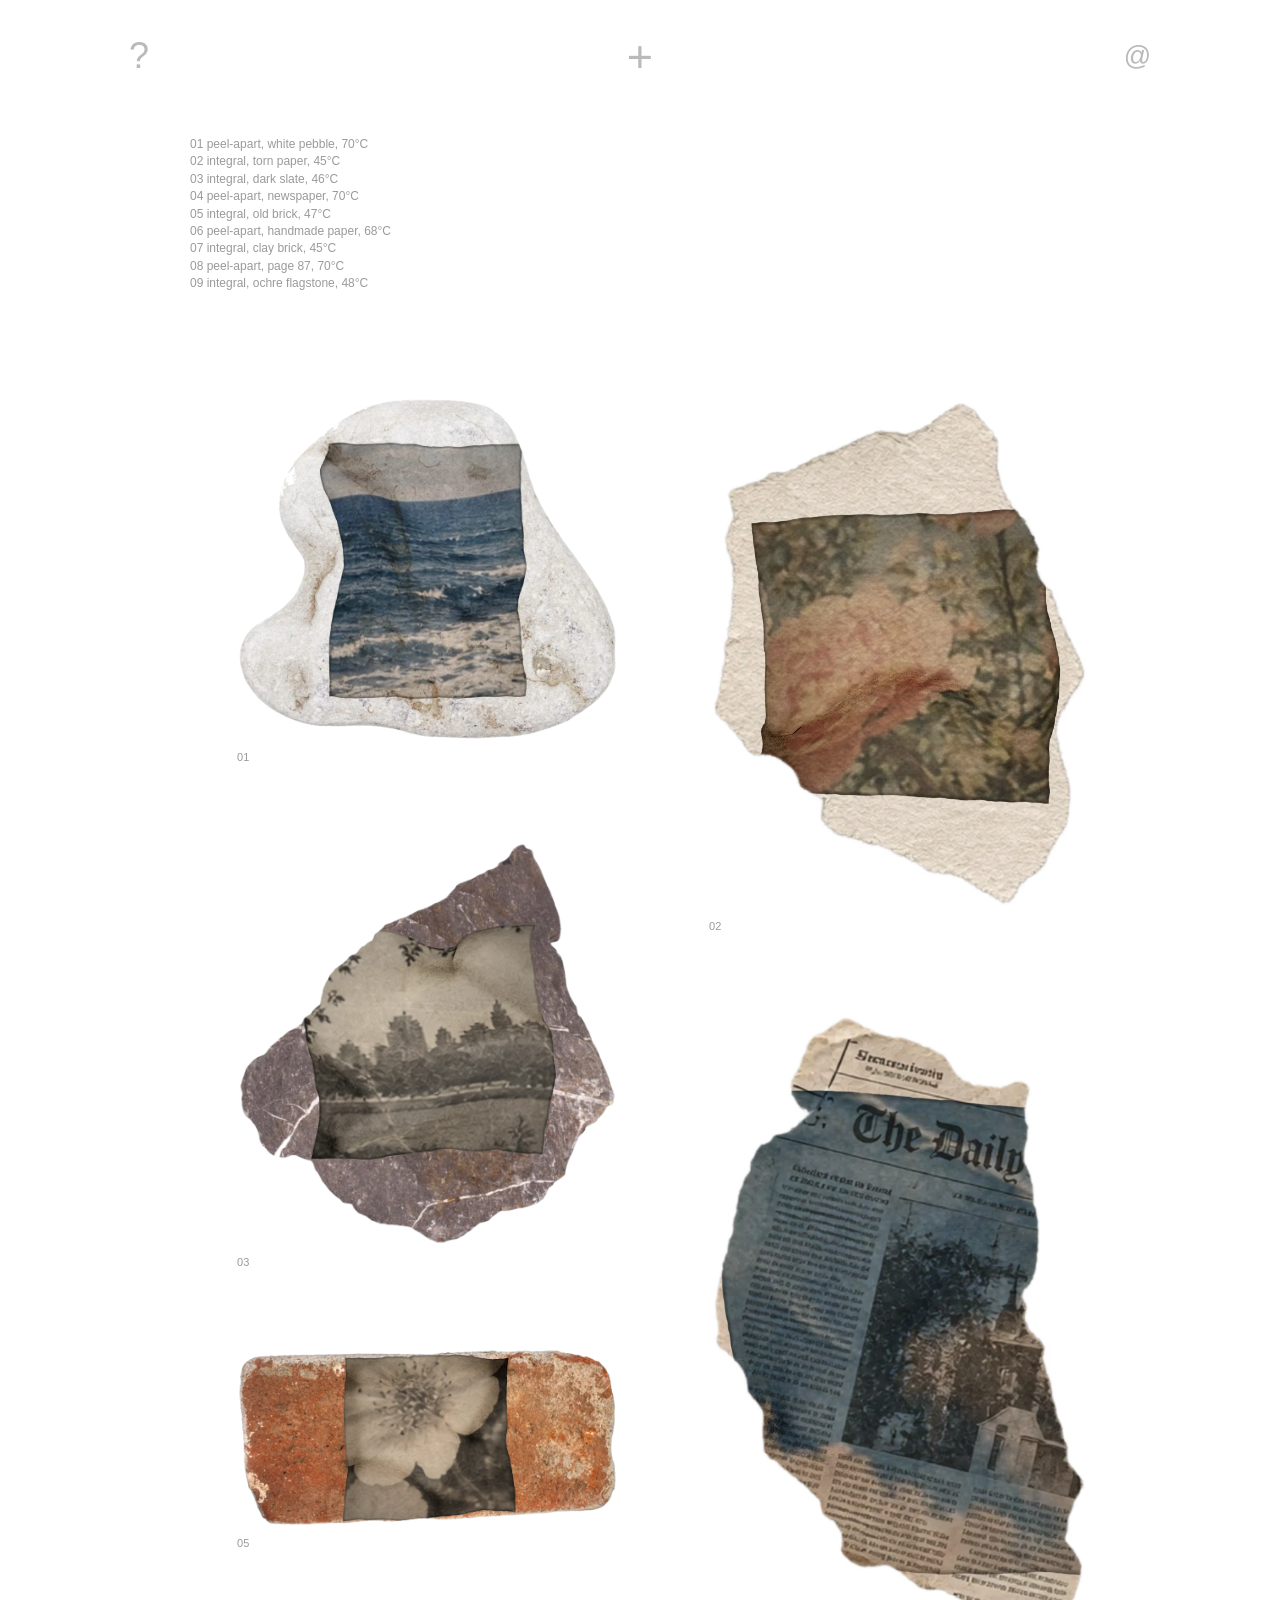
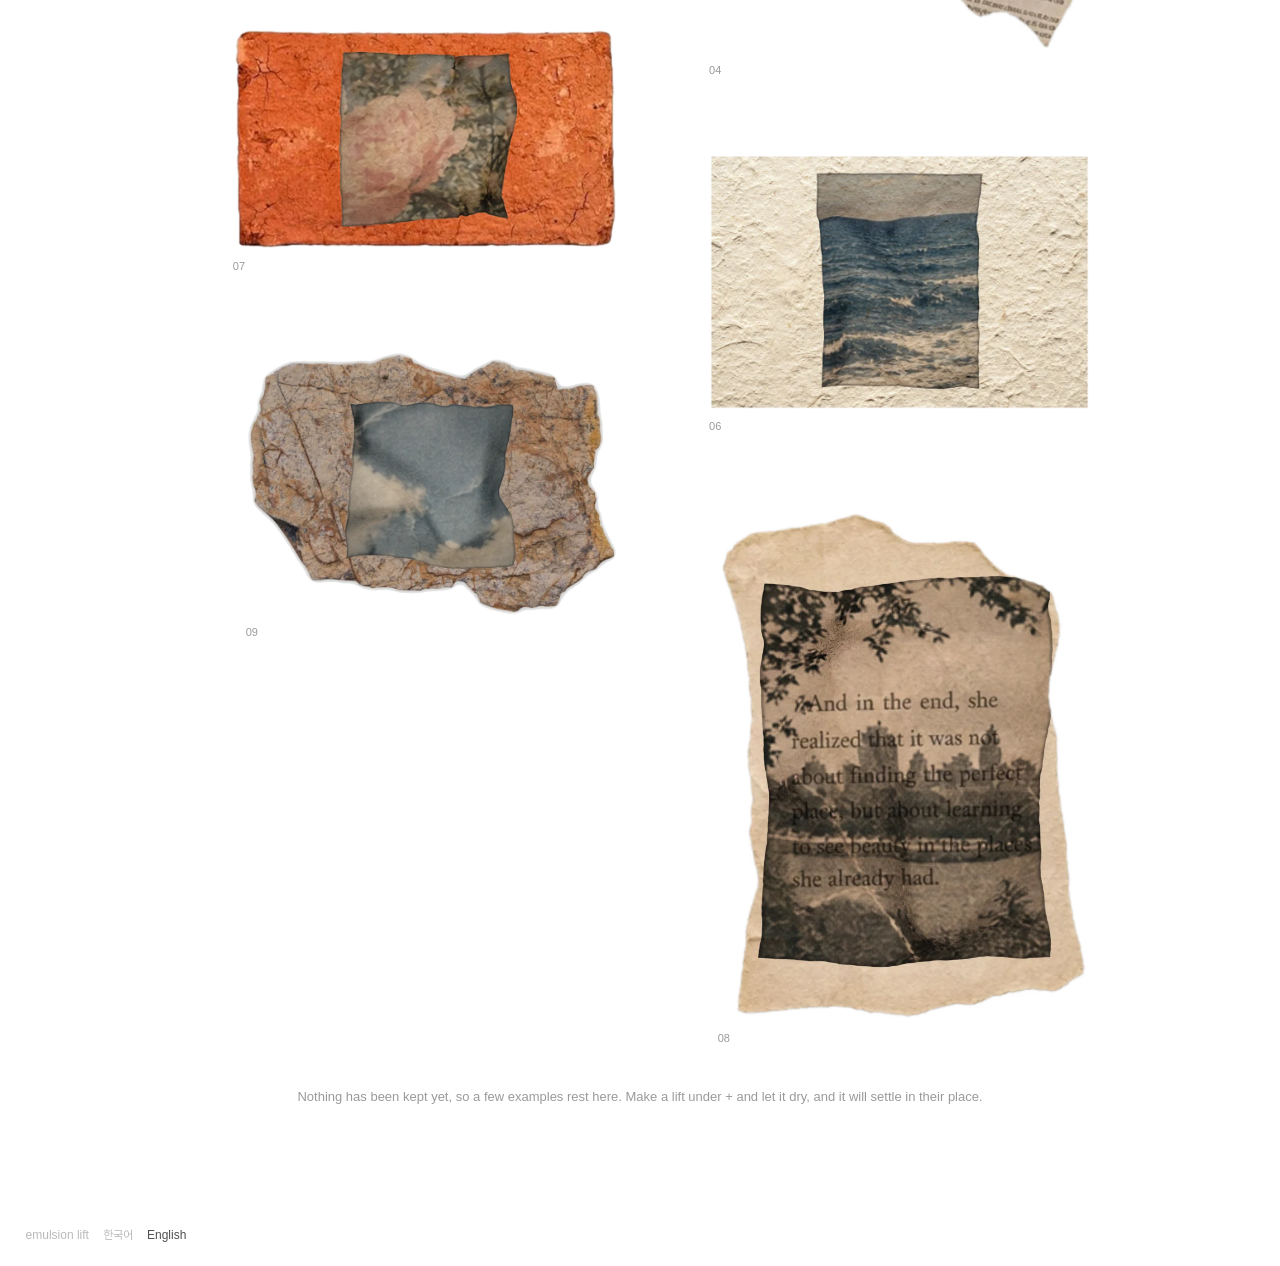
==== commit 7e39a26f: "Set type to Arial Regular for Latin and Pretendard Regular for Hangul Pretendard is self-hosted unde" ====
--- a/index.html
+++ b/index.html
@@ -6,11 +6,10 @@
 <title>에멀전 리프트</title>
 <meta name="claude:viewport-fit-sides" content="cover">
 <meta name="description" content="즉석사진의 이미지 막을 물에서 떼어 종이와 돌, 벽돌 위에 옮기는 에멀전 리프트 작업실. An emulsion lift studio in the browser.">
-<link rel="preconnect" href="https://fonts.googleapis.com">
-<link rel="preconnect" href="https://fonts.gstatic.com" crossorigin>
-<link rel="stylesheet" href="https://fonts.googleapis.com/css2?family=Inter:wght@400;600;700&family=Noto+Sans+KR:wght@400;600;700&display=swap">
+<link rel="preload" href="fonts/Pretendard-Regular.woff2" as="font" type="font/woff2" crossorigin>
 <style>
 /* Layout follows the Figma "web" page: white ground, three symbols across the top (? + @), one thing on screen at a time, a chevron to move on. */
+@font-face { font-family: "Pretendard"; src: url("fonts/Pretendard-Regular.woff2") format("woff2"); font-weight: 400; font-style: normal; font-display: swap; }
 :root {
   --ground: #ffffff;
   --ink: #111111;
@@ -19,13 +18,15 @@
   --text: #6d6d6d;
   --hair: #e4e4e4;
   --plate: #d9d9d9;
-  --f-sans: "Inter", "Noto Sans KR", "Apple SD Gothic Neo", "Malgun Gothic", system-ui, sans-serif;
+  /* Latin in Arial, Hangul falls through to Pretendard; regular weight throughout */
+  --f-sans: Arial, "Pretendard", "Apple SD Gothic Neo", "Malgun Gothic", sans-serif;
   color-scheme: light;
 }
 * { box-sizing: border-box; }
 [hidden] { display: none !important; }
 html, body { margin: 0; }
-body { background: var(--ground); color: var(--ink); font-family: var(--f-sans); font-size: 16px; line-height: 1.5; -webkit-font-smoothing: antialiased; }
+body { background: var(--ground); color: var(--ink); font-family: var(--f-sans); font-weight: 400; font-size: 16px; line-height: 1.5; -webkit-font-smoothing: antialiased; }
+strong, b, h1, h2, h3, th { font-weight: 400; }
 a { color: inherit; text-decoration: none; }
 button { font: inherit; color: inherit; background: none; border: 0; padding: 0; cursor: pointer; }
 :focus-visible { outline: 1.5px solid var(--ink); outline-offset: 4px; }
@@ -74,7 +75,7 @@
 
 /* ---------- ? : text left, picture right ---------- */
 .about { max-width: 1512px; margin: 0 auto; padding-block: 135px 120px; padding-inline: max(16px, 10.6vw) max(16px, 11vw); display: grid; grid-template-columns: minmax(0, 638px) minmax(0, 642px); justify-content: space-between; gap: 48px; align-items: start; }
-.about-text { font-weight: 700; font-size: 16px; color: var(--text); line-height: 1.21; }
+.about-text { font-weight: 400; font-size: 16px; color: var(--text); line-height: 1.21; }
 .about-text h1, .about-text h2 { font: inherit; margin: 0 0 19px; }
 .about-text p, .about-text ul, .about-text ol { margin: 0 0 38px; }
 .about-text ul, .about-text ol { padding-left: 0; list-style: none; }
@@ -105,7 +106,7 @@
 .check { display: inline-flex; gap: 8px; align-items: center; font-size: 14px; color: var(--text); }
 .check input { accent-color: var(--ink); }
 .explain { grid-column: 1 / -1; max-width: 62ch; font-size: 13px; line-height: 1.6; color: #8a8a8a; margin: 8px 0 0; }
-.explain strong { color: var(--text); font-weight: 600; }
+.explain strong { color: var(--ink); font-weight: 400; }
 .next { position: fixed; right: max(16px, 9.6vw); bottom: calc(env(safe-area-inset-bottom, 0px) + 56px); z-index: 15; }
 .result { width: min(1000px, 92vw); display: grid; place-items: center; }
 
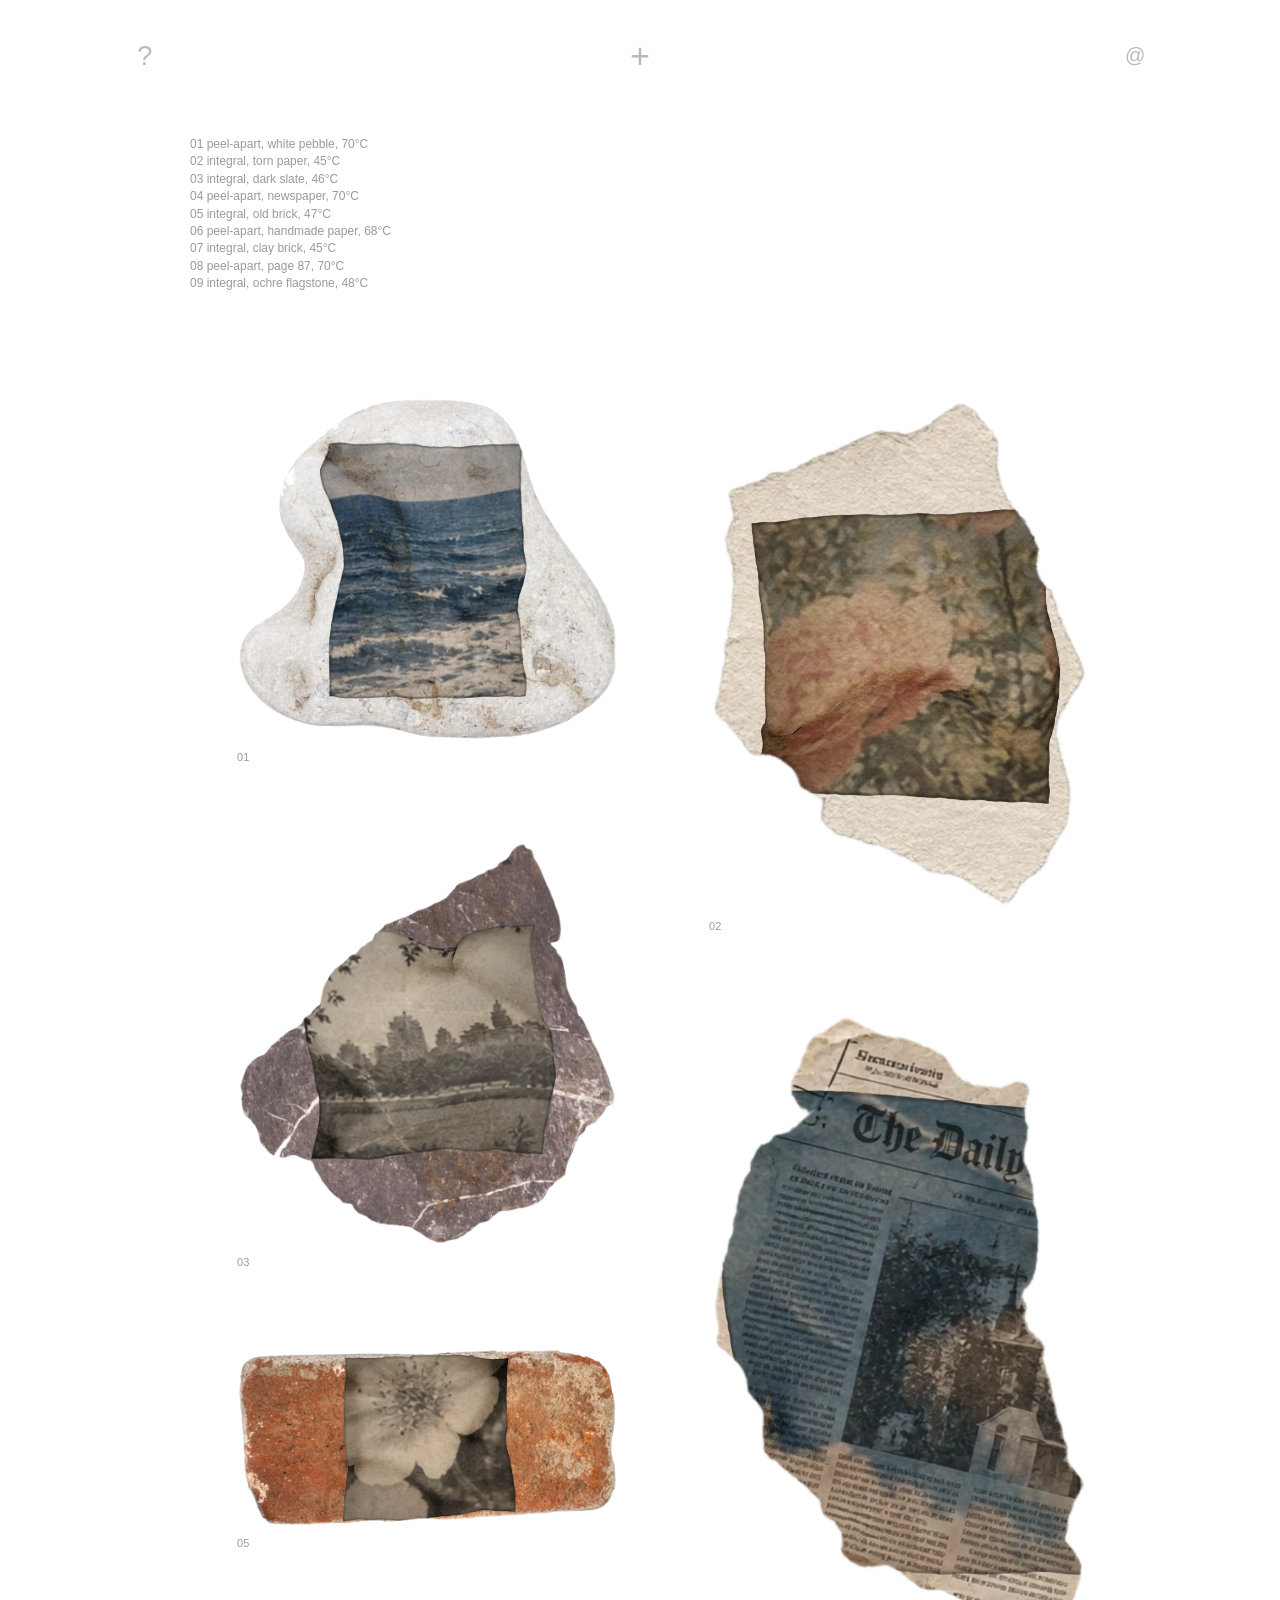
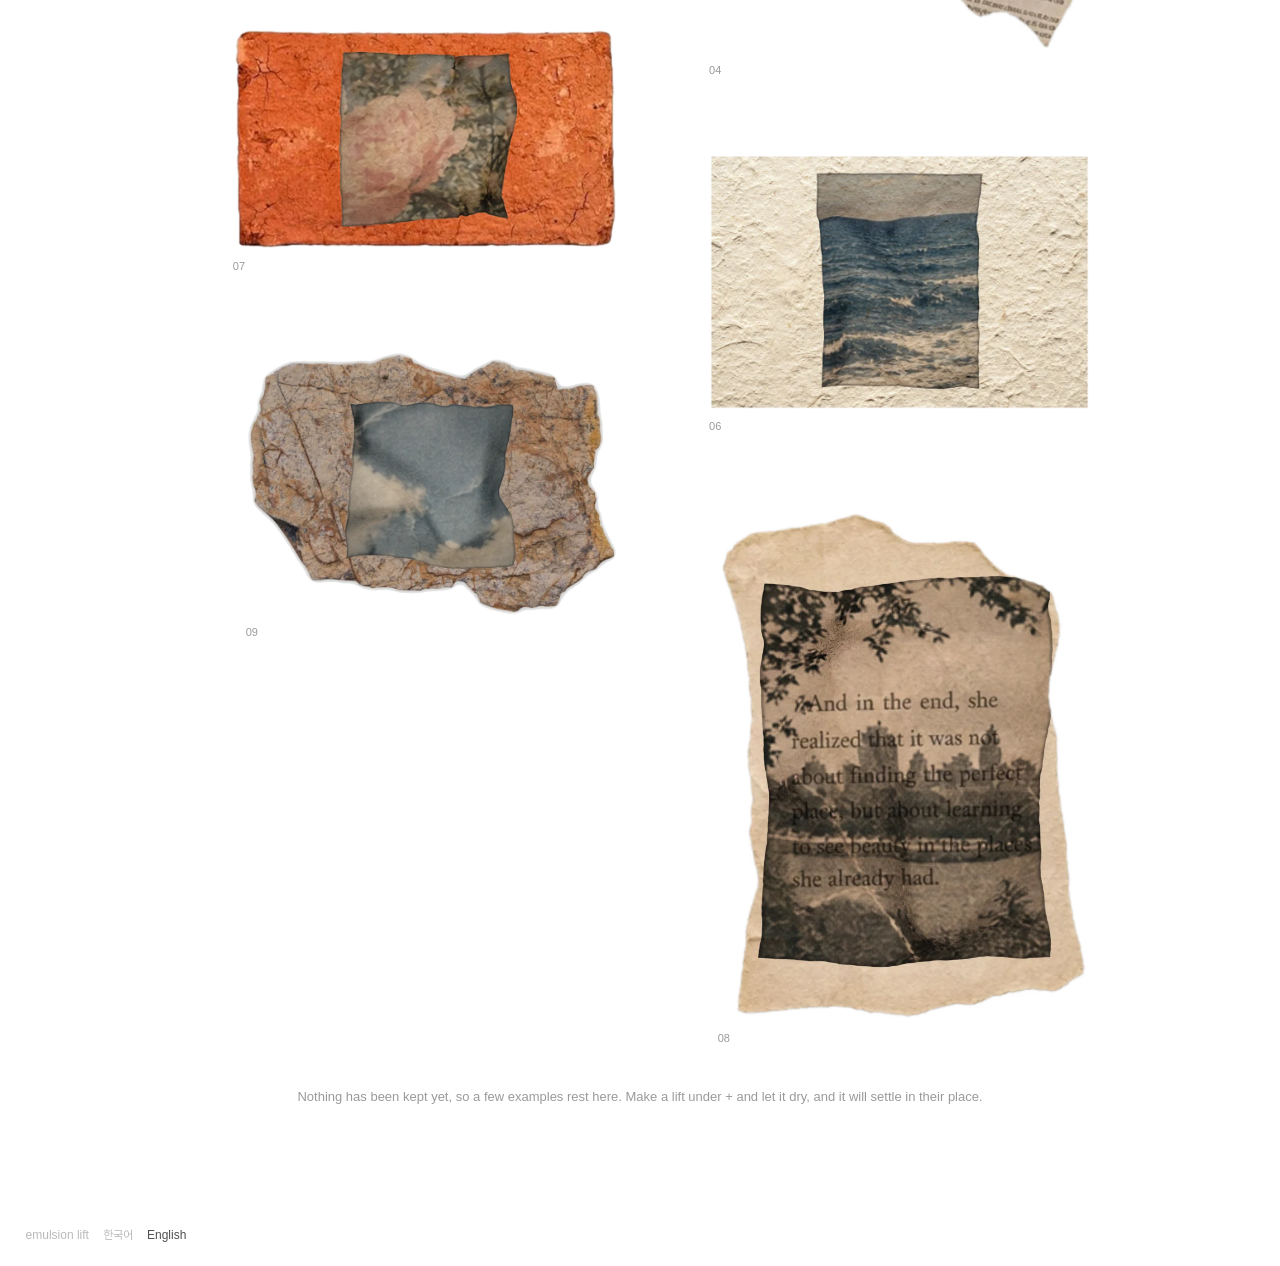
==== commit 058bcdae: "Size the ? + @ navigation optically and a little smaller Glyphs are sized by measured ink height (19" ====
--- a/index.html
+++ b/index.html
@@ -39,13 +39,14 @@
   height: 112px; padding-inline: max(16px, 9.6vw) max(16px, 9.6vw);
 }
 body::before { content: ""; position: fixed; inset: 0 0 auto; height: env(safe-area-inset-top, 0px); background: var(--ground); z-index: 21; }
-.sym { color: var(--symbol-off); line-height: 1; font-weight: 400; transition: color .2s; padding: 6px; }
+.sym { color: var(--symbol-off); line-height: 1; font-weight: 400; transition: color .2s; padding: 6px; height: 44px; min-width: 44px; display: inline-flex; align-items: center; justify-content: center; }
+.sym .glyph { display: block; line-height: 1; }
 .sym:hover { color: var(--symbol-on); }
 .sym[aria-current="page"] { color: var(--symbol-on); }
-.sym.q { font-size: 36px; justify-self: start; }
-.sym.plus { font-size: 45px; }
+.sym.q { font-size: 27px; justify-self: start; }
+.sym.plus { font-size: 32px; }
 .sym.plus[aria-current="page"] { color: #000; }
-.sym.at { font-size: 27px; justify-self: end; }
+.sym.at { font-size: 20px; justify-self: end; }
 .sr { position: absolute; width: 1px; height: 1px; overflow: hidden; clip: rect(0 0 0 0); white-space: nowrap; }
 
 /* small text controls, as in "+ change image" / "+ add image" */
@@ -113,11 +114,28 @@
 /* surface choice: things scattered on white, a chevron each side to change kind */
 .pick { width: 100%; max-width: 1920px; display: grid; grid-template-columns: 48px minmax(0, 1fr) 48px; align-items: center; gap: 0 max(16px, 3vw); padding-inline: max(16px, 9.6vw); min-height: calc(100vh - 220px); }
 .pick-title { grid-column: 1 / -1; text-align: center; font-size: 13px; color: #9a9a9a; margin: 0 0 10px; }
-.pick-items { display: flex; flex-wrap: wrap; justify-content: center; align-items: center; gap: 18px 34px; padding-block: 10px; }
+.pick-items { display: flex; flex-wrap: wrap; justify-content: center; align-items: center; gap: 46px 34px; padding-block: 10px 40px; }
 .pick-item { position: relative; display: block; }
+.pick-items .pick-item img { width: 100%; height: 100%; }
+.board { display: none; }
+.pick.as-board { position: fixed; inset: 0; z-index: 10; background: var(--ground); display: block; padding: 0; min-height: 0; }
+.pick.as-board .pick-title, .pick.as-board .pick-note, .pick.as-board .pick-items { display: none; }
+.pick.as-board .board { display: block; position: absolute; left: 50%; top: 50%; width: 1920px; height: 1080px; transform: translate(-50%, -50%) scale(var(--s, .5)); transform-origin: center; }
+.board .pick-item { position: absolute; pointer-events: none; }
+.board { cursor: default; } .board.over-item { cursor: pointer; }
+.board .pick-item.hover img { transform: translateY(-4px); }
+.board .pick-item.hover .nm, .board .pick-item:focus-visible .nm { opacity: 1; }
+.board .pick-add, .board .chev { pointer-events: auto; }
+.board .pick-item img { width: 100%; height: 100%; display: block; }
+.board .pick-add { position: absolute; left: 1287px; top: 552px; gap: 5px; padding: 0; }
+.board .chev { position: absolute; top: 540px; }
+.board #catPrev { left: 187px; } .board #catNext { left: 1660px; }
+body.picking-board .topnav { background: transparent; }
+body.picking-board .foot { visibility: hidden; }
 .pick-item img { display: block; width: 100%; height: auto; transition: transform .35s cubic-bezier(.2,.7,.2,1); }
 .pick-item:hover img, .pick-item:focus-visible img { transform: translateY(-4px); }
-.pick-item .nm { position: absolute; left: 50%; bottom: -22px; transform: translateX(-50%); white-space: nowrap; font-size: 12px; color: #9a9a9a; opacity: 0; transition: opacity .2s; }
+.pick-item .nm { position: absolute; left: 50%; bottom: -24px; transform: translateX(-50%); white-space: nowrap; font-size: 12px; color: #9a9a9a; opacity: 0; transition: opacity .2s; pointer-events: none; }
+.board .pick-item .nm { bottom: auto; transform: none; font-size: 16px; z-index: 2; }
 .pick-item:hover .nm, .pick-item:focus-visible .nm { opacity: 1; }
 .pick-add { align-self: center; padding: 20px; }
 .pick-note { grid-column: 1 / -1; text-align: center; font-size: 12px; color: #9a9a9a; margin: 18px auto 0; max-width: 60ch; }
@@ -127,6 +145,14 @@
 .archive-head { display: flex; justify-content: space-between; align-items: baseline; gap: 16px; flex-wrap: wrap; margin-bottom: 30px; }
 .archive-head p { margin: 0; font-size: 13px; color: #9a9a9a; max-width: 56ch; }
 .archive .grid { display: grid; grid-template-columns: minmax(0, 1fr) minmax(0, 1fr); gap: 0 44px; }
+.artist { display: grid; gap: 10px; max-width: 638px; margin-bottom: 44px; }
+.artist-name, .artist-statement, .login input { font: inherit; color: var(--ink); border: 0; border-bottom: 1px solid var(--hair); background: transparent; padding: 6px 0; width: 100%; outline: none; }
+.artist-name { font-size: 16px; }
+.artist-statement { font-size: 16px; line-height: 1.5; color: var(--text); resize: vertical; }
+.artist-name:focus, .artist-statement:focus, .login input:focus { border-bottom-color: var(--ink); }
+.account { display: flex; flex-wrap: wrap; gap: 10px 22px; align-items: center; margin-bottom: 26px; }
+.login { display: flex; flex-wrap: wrap; gap: 10px 18px; align-items: center; }
+.login input { width: min(280px, 70vw); font-size: 15px; }
 .archive-empty { text-align: center; color: #9a9a9a; font-size: 14px; padding-block: 80px; }
 
 /* ---------- viewer ---------- */
@@ -156,16 +182,15 @@
 }
 @media (max-width: 560px) {
   .home, .archive .grid { gap: 0 20px; }
-  .sym.q { font-size: 30px; } .sym.plus { font-size: 38px; } .sym.at { font-size: 23px; }
 }
 @media (prefers-reduced-motion: reduce) { .work.arrive { animation: none; } .pick-item img { transition: none; } }
 </style>
 </head>
 <body>
 <nav class="topnav" aria-label="menu">
-  <a class="sym q" href="#about" id="nav-about"><span aria-hidden="true">?</span><span class="sr" data-i18n="nav.about">소개</span></a>
-  <a class="sym plus" href="#studio" id="nav-studio"><span aria-hidden="true">+</span><span class="sr" data-i18n="nav.new">새 리프트</span></a>
-  <a class="sym at" href="#archive" id="nav-archive"><span aria-hidden="true">@</span><span class="sr" data-i18n="nav.archive">아카이브</span></a>
+  <a class="sym q" href="#about" id="nav-about"><span class="glyph" aria-hidden="true">?</span><span class="sr" data-i18n="nav.about">소개</span></a>
+  <a class="sym plus" href="#studio" id="nav-studio"><span class="glyph" aria-hidden="true">+</span><span class="sr" data-i18n="nav.new">새 리프트</span></a>
+  <a class="sym at" href="#archive" id="nav-archive"><span class="glyph" aria-hidden="true">@</span><span class="sr" data-i18n="nav.archive">아카이브</span></a>
 </nav>
 
 <!-- MAIN -->
@@ -202,6 +227,7 @@
       <p class="pick-title" id="pickTitle"></p>
       <button type="button" class="chev" id="catPrev" aria-label="previous"><svg viewBox="0 0 24 24" aria-hidden="true"><path fill="currentColor" d="m14 18-6-6 6-6 1.4 1.4-4.6 4.6 4.6 4.6z"/></svg></button>
       <div class="pick-items" id="pickItems"></div>
+      <div class="board" id="board"></div>
       <button type="button" class="chev" id="catNext" aria-label="next"><svg viewBox="0 0 24 24" aria-hidden="true"><path fill="currentColor" d="M12.6 12 8 7.4 9.4 6l6 6-6 6L8 16.6z"/></svg></button>
       <p class="pick-note" data-i18n="s4.uploadNote"></p>
     </section>
@@ -272,6 +298,21 @@
 <!-- @ -->
 <main id="view-archive" class="wrap" hidden>
   <div class="archive">
+    <section class="artist" id="artist" hidden aria-label="artist">
+      <input type="text" id="artistName" class="artist-name" maxlength="80" autocomplete="name">
+      <textarea id="artistStatement" class="artist-statement" rows="5" maxlength="4000"></textarea>
+      <div class="row"><button type="button" class="link quiet" id="artistSave" data-i18n="art.save">저장</button><span class="status" id="artistMsg" role="status"></span></div>
+    </section>
+    <div class="account" id="account" hidden>
+      <form class="login" id="loginForm" hidden>
+        <label class="sr" for="loginEmail" data-i18n="acc.email">이메일</label>
+        <input type="email" id="loginEmail" autocomplete="email" required>
+        <button type="submit" class="link" id="loginBtn" data-i18n="acc.send">로그인 링크 받기</button>
+      </form>
+      <span class="status" id="acctEmail"></span>
+      <button type="button" class="link quiet" id="logoutBtn" hidden data-i18n="acc.logout">로그아웃</button>
+      <button type="button" class="link quiet" id="migrateBtn" hidden></button>
+    </div>
     <div class="archive-head">
       <p id="archiveNote"></p>
       <label class="link file-link" for="workUpload"><svg viewBox="0 0 24 24" aria-hidden="true"><path fill="currentColor" d="M11 19v-6H5v-2h6V5h2v6h6v2h-6v6z"/></svg><span data-i18n="arc.add">이미지 추가</span><input type="file" id="workUpload" accept="image/*"></label>
@@ -303,6 +344,7 @@
 </footer>
 <div class="toast" id="toast" hidden role="status"></div>
 
+<script src="config.js"></script>
 <script>
 (() => {
 'use strict';
@@ -327,7 +369,7 @@
     's3.text': '찬물에서 손가락이나 부드러운 붓으로 <strong>가장자리부터 안쪽으로</strong> 밀어 막을 떼어냅니다. 떨어진 막은 젖은 셀로판처럼 물에 뜹니다.',
     's3.auto': '남은 부분 한꺼번에 떼기',
     'tool.release': '떼어내기', 'tool.push': '밀기', 'tool.pinch': '주름 모으기', 'tool.smooth': '펴기', 'tool.tear': '찢기', 'tool.size': '붓',
-    's4.pick': '막을 옮길 곳을 고르세요. 양옆 화살표로 종이와 돌을 넘겨 봅니다.',
+    's4.pick': '막을 옮길 곳을 고르세요. 양옆 화살표로 돌, 종이, 나무를 넘겨 봅니다.',
     's4.text': '표면을 막 아래로 넣어 건져 올리고, 젖은 동안 <strong>밀고, 모으고, 접고, 찢어</strong> 모양을 만듭니다. 표면 밖으로 나간 막은 표면 모양대로 다듬어집니다. 뒤집어 올리면 좌우가 바뀝니다.',
     's4.uploadNote': '흰 바탕에서 찍은 물체 사진을 올리면 바탕을 지우고 물체 모양대로 옮깁니다. 바탕이 고르지 않으면 사진 전체가 표면이 됩니다.',
     's4.white': '흰 층 남기기 (어두운 표면에서 이미지가 보이게)',
@@ -340,14 +382,14 @@
     'hint.3.release': '가장자리부터 안쪽으로 문질러 떼어내세요.', 'hint.3.push': '떨어진 막을 끌어 옮깁니다.',
     'hint.4.push': '끌어서 밀면 주름이 지고, 가장자리를 넘기면 접힙니다.', 'hint.4.pinch': '누르고 있으면 막이 모이며 주름이 생깁니다.',
     'hint.4.smooth': '문지르면 주름이 펴집니다.', 'hint.4.tear': '문지른 자리가 찢어집니다.', 'hint.5': '젖은 광택이 빠지고 막이 살짝 줄어듭니다.',
-    'cat.stone': '돌', 'cat.paper': '종이', 'addImage': '이미지 추가',
+    'cat.stone': '돌', 'cat.paper': '종이', 'addImage': '이미지 추가', 'cat.wood': '나무', 'surf.cityPiece': '도시 사진이 찍힌 종이', 'surf.flowersPiece': '꽃 사진이 찍힌 종이', 'surf.slab': '나무 판재', 'surf.planks': '세로 널빤지', 'surf.sign': '나무 간판', 'surf.driftwood': '유목', 'surf.branches': '나뭇가지 세 개', 'surf.log': '통나무 조각',
     'surf.cold': '수채화지 콜드프레스', 'surf.hot': '수채화지 핫프레스', 'surf.hanji': '한지', 'surf.kraft': '크라프트지', 'surf.linen': '리넨', 'surf.greyPaper': '회색 종이', 'surf.tornPlain': '찢은 종이', 'surf.crumpled': '구겨진 종이', 'surf.foldedBeige': '접힌 갱지', 'surf.newspaper': '신문', 'surf.roughWhite': '거친 흰 종이', 'surf.greenWash': '초록 물든 종이', 'surf.bookText': '책 낱장', 'surf.tornCream': '찢은 미색 종이', 'surf.map': '지도', 'surf.roughCream': '거친 미색 종이', 'surf.newspaperBridge': '신문 (다리)', 'surf.bookPage': '책 87쪽', 'surf.foldedCream': '접힌 미색 종이', 'surf.handmade': '수제 종이',
     'surf.pebbleWhite': '흰 조약돌', 'surf.flatStone': '납작한 돌', 'surf.brickFragment': '벽돌 조각', 'surf.oldBrick': '오래된 벽돌', 'surf.clayBrick': '흙벽돌',
     'surf.darkSlate': '검은 판석', 'surf.granitePebble': '화강암 조약돌', 'surf.ochreFlagstone': '황토빛 판석', 'surf.redBrick': '붉은 벽돌', 'surf.custom': '올린 표면',
     'surf.fig': '무화과 잎', 'surf.leaves': '긴 잎', 'surf.pebble': '조약돌', 'surf.wood': '나무판',
     'tag.example': '예시', 'tag.upload': '손으로 만든 리프트',
     'home.examples': '아직 둔 작업이 없어 예시를 놓아 두었습니다. + 에서 리프트를 만들어 말리면 이 자리에 쌓입니다.',
-    'arc.add': '이미지 추가', 'arc.note': '로그인 기능은 아직 없습니다. 작업은 지금 이 브라우저에만 보관되고, 손으로 만든 리프트 사진도 함께 둘 수 있습니다.',
+    'arc.add': '이미지 추가', 'arc.note': '로그인은 아직 연결되지 않았습니다. 작업은 이 브라우저에만 보관되고, 손으로 만든 리프트 사진도 함께 둘 수 있습니다.',
     'arc.empty': '아직 둔 작업이 없습니다. + 를 눌러 첫 리프트를 만들어 보세요.',
     'about.cap': 'pic_ 흰 조약돌 위의 리프트',
     't.printed': '사진을 즉석필름에 인화했습니다.', 't.notImage': '이미지 파일만 쓸 수 있습니다. JPG나 PNG를 골라 주세요.',
@@ -359,6 +401,13 @@
     't.uploaded': '사진을 아카이브에 두었습니다.', 't.surfaceAdded': '올린 사진을 표면으로 놓았습니다.',
     't.saveNote': '저장 창이 뜨지 않으면 이미지를 길게 누르거나 마우스 오른쪽 버튼으로 눌러 저장하세요.',
     't.noWebgl': '이 브라우저에서는 WebGL을 쓸 수 없어 트레이를 그릴 수 없습니다. 최신 Chrome, Safari, Firefox에서 열어 주세요.',
+    'acc.email': '이메일', 'acc.send': '로그인 링크 받기', 'acc.sent': '{email}로 로그인 링크를 보냈습니다. 메일함에서 링크를 눌러 주세요.',
+    'acc.sendFail': '로그인 링크를 보내지 못했습니다. 이메일 주소를 확인하고 잠시 뒤 다시 시도해 주세요.', 'acc.signedIn': '{email}로 로그인함', 'acc.logout': '로그아웃',
+    'acc.migrate': '이 브라우저의 작업 {n}점을 계정으로 옮기기', 'acc.migrated': '{n}점을 계정으로 옮겼습니다.',
+    'acc.loginNote': '로그인하면 작업이 계정에 보관되어 어느 기기에서든 볼 수 있습니다. 로그인하지 않으면 이 브라우저에만 보관됩니다.',
+    'acc.cloudNote': '작업은 계정에 보관되고, 본인만 볼 수 있습니다.',
+    'art.name': '이름', 'art.statement': '작가 소개', 'art.save': '저장', 'art.saved': '저장했습니다.', 'art.fail': '저장하지 못했습니다. 다시 시도해 주세요.',
+    't.keptCloud': '계정에 보관했습니다.', 't.cloudFail': '계정에 보관하지 못했습니다. 연결을 확인하고 다시 시도해 주세요.', 't.loadFail': '계정의 작업을 불러오지 못했습니다.',
     'v.save': 'PNG로 저장', 'v.delete': '지우기', 'v.confirm': '정말 지울까요?', 'v.close': '닫기',
     'v.no': '{n}', 'v.flipped': '뒤집어 올림', 'v.uploadMeta': '손으로 만든 리프트를 찍은 사진',
   },
@@ -378,7 +427,7 @@
     's3.text': 'In cold water, coax the skin loose with a fingertip or soft brush, <strong>working from the edges inward</strong>. Once free it floats like wet cellophane.',
     's3.auto': 'release the rest',
     'tool.release': 'release', 'tool.push': 'push', 'tool.pinch': 'gather', 'tool.smooth': 'smooth', 'tool.tear': 'tear', 'tool.size': 'brush',
-    's4.pick': 'Choose where the skin will rest. Use the arrows on either side to move between paper and stone.',
+    's4.pick': 'Choose where the skin will rest. Use the arrows on either side to move between stone, paper and wood.',
     's4.text': 'Slide the surface under the skin and lift it out. While it is wet, <strong>push, gather, fold and tear</strong> it into shape; whatever hangs past the edge is trimmed to the surface. Laid face down, the image is mirrored.',
     's4.uploadNote': 'Photograph an object on a plain white ground and the ground is lifted away, leaving the object’s shape. On a busy background the whole photo becomes the surface.',
     's4.white': 'keep the white layer (so the image reads on dark surfaces)',
@@ -391,14 +440,14 @@
     'hint.3.release': 'Rub from the edges inward to free the skin.', 'hint.3.push': 'Drag the loose skin around.',
     'hint.4.push': 'Drag to push; it wrinkles, and folds over at the edge.', 'hint.4.pinch': 'Hold to gather the skin into wrinkles.',
     'hint.4.smooth': 'Rub to ease the wrinkles out.', 'hint.4.tear': 'Rub to tear.', 'hint.5': 'The wet sheen fades and the skin tightens a little.',
-    'cat.stone': 'stone', 'cat.paper': 'paper', 'addImage': 'add image',
+    'cat.stone': 'stone', 'cat.paper': 'paper', 'addImage': 'add image', 'cat.wood': 'wood', 'surf.cityPiece': 'paper printed with a city', 'surf.flowersPiece': 'paper printed with flowers', 'surf.slab': 'wood slab', 'surf.planks': 'upright planks', 'surf.sign': 'wooden sign', 'surf.driftwood': 'driftwood', 'surf.branches': 'three branches', 'surf.log': 'piece of log',
     'surf.cold': 'cold-press watercolor', 'surf.hot': 'hot-press watercolor', 'surf.hanji': 'hanji', 'surf.kraft': 'kraft paper', 'surf.linen': 'linen', 'surf.greyPaper': 'grey paper', 'surf.tornPlain': 'torn paper', 'surf.crumpled': 'crumpled paper', 'surf.foldedBeige': 'folded newsprint', 'surf.newspaper': 'newspaper', 'surf.roughWhite': 'rough white paper', 'surf.greenWash': 'green-washed paper', 'surf.bookText': 'book page', 'surf.tornCream': 'torn cream paper', 'surf.map': 'map', 'surf.roughCream': 'rough cream paper', 'surf.newspaperBridge': 'newspaper, bridge', 'surf.bookPage': 'page 87', 'surf.foldedCream': 'folded cream paper', 'surf.handmade': 'handmade paper',
     'surf.pebbleWhite': 'white pebble', 'surf.flatStone': 'flat stone', 'surf.brickFragment': 'brick fragment', 'surf.oldBrick': 'old brick', 'surf.clayBrick': 'clay brick',
     'surf.darkSlate': 'dark slate', 'surf.granitePebble': 'granite pebble', 'surf.ochreFlagstone': 'ochre flagstone', 'surf.redBrick': 'red brick', 'surf.custom': 'your own surface',
     'surf.fig': 'fig leaf', 'surf.leaves': 'long leaves', 'surf.pebble': 'pebble', 'surf.wood': 'wood panel',
     'tag.example': 'example', 'tag.upload': 'hand-made lift',
     'home.examples': 'Nothing has been kept yet, so a few examples rest here. Make a lift under + and let it dry, and it will settle in their place.',
-    'arc.add': 'add image', 'arc.note': 'There is no log-in yet. Works are kept only in this browser, and you can add photographs of lifts made by hand.',
+    'arc.add': 'add image', 'arc.note': 'Sign-in is not connected yet. Works are kept only in this browser, and you can add photographs of lifts made by hand.',
     'arc.empty': 'Nothing kept yet. Press + to make your first lift.',
     'about.cap': 'pic_ a lift on a white pebble',
     't.printed': 'Printed onto instant film.', 't.notImage': 'Only image files work here. Choose a JPG or PNG.',
@@ -410,6 +459,13 @@
     't.uploaded': 'Your photograph is in the archive.', 't.surfaceAdded': 'Your photo is now a surface.',
     't.saveNote': 'If no save prompt appears, long-press or right-click the image to save it.',
     't.noWebgl': 'This browser has no WebGL, so the tray cannot be drawn. Open the page in a current Chrome, Safari or Firefox.',
+    'acc.email': 'email', 'acc.send': 'send a sign-in link', 'acc.sent': 'A sign-in link is on its way to {email}. Open it from your inbox.',
+    'acc.sendFail': 'The sign-in link could not be sent. Check the address and try again in a moment.', 'acc.signedIn': 'signed in as {email}', 'acc.logout': 'sign out',
+    'acc.migrate': 'move {n} works from this browser to your account', 'acc.migrated': 'Moved {n} works to your account.',
+    'acc.loginNote': 'Sign in to keep works in your account and see them on any device. Without signing in, they stay in this browser.',
+    'acc.cloudNote': 'Works are kept in your account, visible only to you.',
+    'art.name': 'name', 'art.statement': 'artist statement', 'art.save': 'save', 'art.saved': 'Saved.', 'art.fail': 'Could not save. Try again.',
+    't.keptCloud': 'Kept in your account.', 't.cloudFail': 'Could not reach your account. Check the connection and try again.', 't.loadFail': 'Could not load the works in your account.',
     'v.save': 'save PNG', 'v.delete': 'remove', 'v.confirm': 'remove for good?', 'v.close': 'close',
     'v.no': '{n}', 'v.flipped': 'laid face down', 'v.uploadMeta': 'photograph of a hand-made lift',
   },
@@ -1090,6 +1146,7 @@
   g.putImageData(id, 0, 0);
   const cw = x1 - x0 + 1, chh = y1 - y0 + 1, out = mk(cw, chh);
   out.getContext('2d').drawImage(c, x0, y0, cw, chh, 0, 0, cw, chh);
+  out.full = c;
   return out;
 }
 function fitRect(cw, ch) {
@@ -1101,32 +1158,32 @@
   const sc = Math.min(960 / cw, 720 / ch), w = Math.round(cw * sc), h = Math.round(ch * sc);
   return { x: Math.round(600 - w / 2), y: Math.round(450 - h / 2), w, h };
 }
+/* slot = box in the Figma 1920x1080 "옮길 곳" frames; fit = how the picture sits in that box */
 const SURFACES = {
-  pebbleWhite: { group: 'stone', photo: 'surfaces/pebble-white.jpg' },
-  brickFragment: { group: 'stone', photo: 'surfaces/brick-fragment.jpg' },
-  flatStone: { group: 'stone', photo: 'surfaces/flat-stone.jpg' },
-  oldBrick: { group: 'stone', photo: 'surfaces/old-brick.jpg' },
-  darkSlate: { group: 'stone', photo: 'surfaces/dark-slate.jpg' },
-  granitePebble: { group: 'stone', photo: 'surfaces/granite-pebble.jpg' },
-  clayBrick: { group: 'stone', photo: 'surfaces/clay-brick.jpg' },
-  ochreFlagstone: { group: 'stone', photo: 'surfaces/ochre-flagstone.jpg' },
-  redBrick: { group: 'stone', photo: 'surfaces/red-brick.jpg' },
-  tornPlain: { group: 'paper', photo: 'surfaces/paper/torn-plain.webp' },
-  crumpled: { group: 'paper', photo: 'surfaces/paper/crumpled.webp' },
-  foldedBeige: { group: 'paper', photo: 'surfaces/paper/folded-beige.webp' },
-  newspaper: { group: 'paper', photo: 'surfaces/paper/newspaper.webp' },
-  roughWhite: { group: 'paper', photo: 'surfaces/paper/rough-white.webp' },
-  greenWash: { group: 'paper', photo: 'surfaces/paper/green-wash.webp' },
-  bookText: { group: 'paper', photo: 'surfaces/paper/book-text.webp' },
-  tornCream: { group: 'paper', photo: 'surfaces/paper/torn-cream.webp' },
-  map: { group: 'paper', photo: 'surfaces/paper/map.webp' },
-  roughCream: { group: 'paper', photo: 'surfaces/paper/rough-cream.webp' },
-  newspaperBridge: { group: 'paper', photo: 'surfaces/paper/newspaper-bridge.webp' },
-  bookPage: { group: 'paper', photo: 'surfaces/paper/book-page.webp' },
-  foldedCream: { group: 'paper', photo: 'surfaces/paper/folded-cream.webp' },
-  handmade: { group: 'paper', photo: 'surfaces/handmade-paper.jpg', noCut: true },
-  greyPaper: { group: 'paper', photo: 'surfaces/grey-paper.jpg', noCut: true },
+  pebbleWhite: { group: 'stone', photo: 'surfaces/pebble-white.jpg', slot: [322, 25, 326, 326], fit: 'cover' },
+  brickFragment: { group: 'stone', photo: 'surfaces/brick-fragment.jpg', slot: [655, 134, 326, 218], fit: 'cover' },
+  flatStone: { group: 'stone', photo: 'surfaces/flat-stone.jpg', slot: [988, 75, 276, 276], fit: 'cover' },
+  oldBrick: { group: 'stone', photo: 'surfaces/old-brick.jpg', slot: [1271, 134, 326, 218], fit: 'cover' },
+  clayBrick: { group: 'stone', photo: 'surfaces/clay-brick.jpg', slot: [1082, 358, 163, 163], fit: 'cover' },
+  darkSlate: { group: 'stone', photo: 'surfaces/dark-slate.jpg', slot: [408, 358, 326, 326], fit: 'cover' },
+  granitePebble: { group: 'stone', photo: 'surfaces/granite-pebble.jpg', slot: [741, 358, 327, 218], fit: 'cover' },
+  redBrick: { group: 'stone', photo: 'surfaces/red-brick.jpg', slot: [424, 728, 192, 327], fit: 'cover' },
+  ochreFlagstone: { group: 'stone', photo: 'surfaces/ochre-flagstone.jpg', slot: [700, 619, 327, 218], fit: 'cover' },
+  newspaper: { group: 'paper', photo: 'surfaces/paper/newspaper.webp', slot: [318, 588, 270, 417], fit: 'contain' },
+  crumpled: { group: 'paper', photo: 'surfaces/paper/crumpled.webp', slot: [1287, 176, 188, 278], fit: 'contain' },
+  tornPlain: { group: 'paper', photo: 'surfaces/paper/torn-plain.webp', slot: [815, 89, 453, 349], fit: 'contain' },
+  cityPiece: { group: 'paper', photo: 'surfaces/paper/city-piece.webp', slot: [556, 496, 214, 304], fit: 'contain' },
+  map: { group: 'paper', photo: 'surfaces/paper/map.webp', slot: [805, 454, 206, 366], fit: 'contain' },
+  flowersPiece: { group: 'paper', photo: 'surfaces/paper/flowers-piece.webp', slot: [1059, 438, 130, 219], fit: 'contain' },
+  handmade: { group: 'paper', photo: 'surfaces/handmade-paper.jpg', noCut: true, slot: [709, 761, 199, 133], fit: 'cover' },
+  slab: { group: 'wood', photo: 'surfaces/wood/slab.webp', slot: [723, 111, 672, 327], fit: 'contain' },
+  planks: { group: 'wood', photo: 'surfaces/wood/planks.webp', slot: [415, 492, 249, 397], fit: 'contain' },
+  sign: { group: 'wood', photo: 'surfaces/wood/sign.webp', slot: [276, 190, 327, 222], fit: 'contain' },
+  driftwood: { group: 'wood', photo: 'surfaces/wood/driftwood.webp', slot: [1059, 50, 514, 514], fit: 'contain' },
+  branches: { group: 'wood', photo: 'surfaces/wood/branches.webp', slot: [734, 425, 266, 494], fit: 'contain' },
+  log: { group: 'wood', photo: 'surfaces/wood/log.webp', slot: [392, 354, 331, 195], fit: 'contain' },
 };
+const SPARE_SLOTS = [[1300, 640, 170, 170], [1490, 640, 170, 170], [1300, 830, 170, 170], [1490, 830, 170, 170]];
 function surfName(kind) { return SURFACES[kind] && SURFACES[kind].custom ? t('surf.custom') : t('surf.' + kind); }
 const surfCache = {};
 function loadImg(src) {
@@ -1383,6 +1440,7 @@
 }
 function showPanels() {
   const n = state.phase, pick = state.picking;
+  if (!pick) document.body.classList.remove('picking-board');
   document.querySelectorAll('.ctl').forEach(el => el.hidden = pick || +el.dataset.step !== n);
   $('stage').hidden = pick; $('pick').hidden = !pick; $('under').hidden = pick;
   $('explain').innerHTML = explainText();
@@ -1414,7 +1472,7 @@
 function toast(msg) { const el = $('toast'); el.textContent = msg; el.hidden = false; clearTimeout(toastT); toastT = setTimeout(() => el.hidden = true, 3400); }
 
 /* ---------- choosing where the skin goes ---------- */
-const CATS = ['stone', 'paper'];
+const CATS = ['stone', 'paper', 'wood'];
 let catIdx = 0, customCount = 0;
 const thumbCache = {};
 function hashNum(str) { let h = 2166136261; for (let i = 0; i < str.length; i++) h = Math.imul(h ^ str.charCodeAt(i), 16777619); return (h >>> 0) / 4294967296; }
@@ -1431,30 +1489,172 @@
   showPanels(); renderPick(); updateReadout(); updateNext();
   window.scrollTo(0, 0);
 }
+function boardMode() { return innerWidth >= 900 && innerWidth / innerHeight >= 1.2; }
+function fitBoard() {
+  const sc = Math.min(innerWidth / 1920, innerHeight / 1080);
+  $('board').style.setProperty('--s', sc);
+}
+const ADD_SVG = '<svg viewBox="0 0 24 24" aria-hidden="true"><path fill="currentColor" d="M11 19v-6H5v-2h6V5h2v6h6v2h-6v6z"/></svg>';
+/* Photos shot on a grey or white ground are shown with that ground lifted away, framed exactly as in the design. */
+const pickSrc = {};
+async function pickImageSrc(kind) {
+  const S = SURFACES[kind];
+  if (!S.photo || !/\.jpe?g$/.test(S.photo) || S.noCut) return S.photo || thumbURL(kind);
+  if (pickSrc[kind]) return pickSrc[kind];
+  await ensureSurface(kind);
+  const f = S.cut.full, sc = Math.min(1, 720 / Math.max(f.width, f.height)), c = mk(f.width * sc, f.height * sc);
+  c.getContext('2d').drawImage(f, 0, 0, c.width, c.height);
+  pickSrc[kind] = c.toDataURL('image/webp', 0.9);
+  return pickSrc[kind];
+}
+function pickButton(kind) {
+  const S = SURFACES[kind], b = document.createElement('button');
+  b.type = 'button'; b.className = 'pick-item'; b.id = 'surf-' + kind; b.dataset.surface = kind;
+  const img = new Image(); img.alt = surfName(kind); img.draggable = false;
+  img.style.objectFit = S.fit || 'contain';
+  Promise.resolve(pickImageSrc(kind)).then(u => { img.src = u; }).catch(() => { if (S.photo) img.src = S.photo; });
+  const nm = document.createElement('span'); nm.className = 'nm'; nm.textContent = surfName(kind);
+  b.append(img, nm);
+  return b;
+}
 function renderPick() {
-  const cat = CATS[catIdx], box = $('pickItems');
+  const cat = CATS[catIdx], kinds = Object.keys(SURFACES).filter(k => SURFACES[k].group === cat);
   $('pickTitle').textContent = t('cat.' + cat);
-  box.innerHTML = '';
-  const narrow = innerWidth < 700;
-  Object.keys(SURFACES).filter(k => SURFACES[k].group === cat).forEach(kind => {
-    const b = document.createElement('button');
-    b.type = 'button'; b.className = 'pick-item'; b.id = 'surf-' + kind; b.dataset.surface = kind;
-    const h = hashNum(kind);
-    const big = SURFACES[kind].group === 'paper' ? 0.7 : 1;
-    b.style.width = Math.round(((narrow ? 92 : 140) + h * (narrow ? 70 : 150)) * big) + 'px';
-    b.style.marginTop = Math.round((h - 0.5) * (narrow ? 20 : 70)) + 'px';
-    const img = new Image(); img.alt = surfName(kind);
-    const nm = document.createElement('span'); nm.className = 'nm'; nm.textContent = surfName(kind);
-    b.append(img, nm);
+  const board = boardMode();
+  document.body.classList.toggle('picking-board', board && state.picking);
+  $('pick').classList.toggle('as-board', board);
+  const box = board ? $('board') : $('pickItems');
+  $('pick').append($('catPrev'), $('catNext'));
+  $('board').innerHTML = ''; $('pickItems').innerHTML = '';
+  let spare = 0;
+  kinds.forEach(kind => {
+    const b = pickButton(kind);
+    if (board) {
+      const slot = SURFACES[kind].slot || SPARE_SLOTS[spare++ % SPARE_SLOTS.length];
+      Object.assign(b.style, { left: slot[0] + 'px', top: slot[1] + 'px', width: slot[2] + 'px', height: slot[3] + 'px' });
+    } else {
+      const h = hashNum(kind), sl = SURFACES[kind].slot;
+      b.style.width = Math.round((sl ? sl[2] : 170) * 0.42) + 'px';
+      b.style.height = Math.round((sl ? sl[3] : 170) * 0.42) + 'px';
+      b.style.marginTop = Math.round((h - 0.5) * 20) + 'px';
+    }
     box.appendChild(b);
-    thumbURL(kind).then(u => { img.src = u; }).catch(() => b.remove());
   });
   const add = document.createElement('label');
   add.className = 'link file-link pick-add'; add.htmlFor = 'surfUpload';
-  add.innerHTML = '<svg viewBox="0 0 24 24" aria-hidden="true"><path fill="currentColor" d="M11 19v-6H5v-2h6V5h2v6h6v2h-6v6z"/></svg><span></span>';
+  add.innerHTML = ADD_SVG + '<span></span>';
   add.lastChild.textContent = t('addImage');
   box.appendChild(add);
-}
+  if (board) {
+    const prev = $('catPrev'), next = $('catNext');
+    box.append(prev, next);
+    fitBoard();
+  } else {
+    $('pick').insertBefore($('catPrev'), $('pickItems'));
+    $('pick').insertBefore($('catNext'), $('pickItems').nextSibling);
+  }
+}
+/* The hover name sits a fixed distance from the drawn edge of its object, never on any drawn pixel,
+   and clear of the other objects, the arrows and "add image". Distances are in Figma frame px. */
+const NAME_GAP = 14, NAME_CLEAR = 18, SCAN = 3, EDGE = 1;
+function paintedBox(btn) {
+  if (btn._pb) return btn._pb;
+  const x0 = btn.offsetLeft, y0 = btn.offsetTop, w = btn.offsetWidth, h = btn.offsetHeight;
+  let a = Infinity, b = Infinity, c = -Infinity, d = -Infinity;
+  for (let y = y0; y <= y0 + h; y += SCAN) for (let x = x0; x <= x0 + w; x += SCAN)
+    if (solidAt(btn, x, y)) { if (x < a) a = x; if (x > c) c = x; if (y < b) b = y; if (y > d) d = y; }
+  const pb = a === Infinity ? { x: x0, y: y0, w, h } : { x: a - SCAN, y: b - SCAN, w: c - a + 2 * SCAN, h: d - b + 2 * SCAN };
+  const im = btn.querySelector('img'); if (hitMap(im) && hitMaps.get(im).w) btn._pb = pb;
+  return pb;
+}
+function edgeAlong(btn, side, from, to) {
+  // where the name's near edge must sit so every drawn pixel, straight across or diagonal, is exactly NAME_GAP away or more
+  const pb = paintedBox(btn), G = NAME_GAP; let need = null;
+  for (let t = from - G; t <= to + G; t += EDGE) {
+    const off = Math.max(0, from - t, t - to); if (off > G) continue;
+    const reach = Math.sqrt(G * G - off * off);
+    let e = null;
+    if (side === 'below') { for (let y = pb.y + pb.h; y >= pb.y; y -= EDGE) if (solidAt(btn, t, y)) { e = y + reach; break; } }
+    if (side === 'above') { for (let y = pb.y; y <= pb.y + pb.h; y += EDGE) if (solidAt(btn, t, y)) { e = y - reach; break; } }
+    if (side === 'right') { for (let x = pb.x + pb.w; x >= pb.x; x -= EDGE) if (solidAt(btn, x, t)) { e = x + reach; break; } }
+    if (side === 'left') { for (let x = pb.x; x <= pb.x + pb.w; x += EDGE) if (solidAt(btn, x, t)) { e = x - reach; break; } }
+    if (e === null) continue;
+    need = need === null ? e : (side === 'below' || side === 'right') ? Math.max(need, e) : Math.min(need, e);
+  }
+  if (need !== null) return Math.round(need);
+  return side === 'below' ? pb.y + pb.h + G : side === 'above' ? pb.y - G : side === 'right' ? pb.x + pb.w + G : pb.x - G;
+}
+function placeName(btn) {
+  if (!$('pick').classList.contains('as-board')) return;
+  const nm = btn.querySelector('.nm'), board = $('board');
+  const lw = nm.offsetWidth, lh = nm.offsetHeight, pb = paintedBox(btn);
+  const items = [...board.querySelectorAll('.pick-item')];
+  const fixed = [...board.querySelectorAll('.pick-add, .chev')].map(el => ({ x: el.offsetLeft, y: el.offsetTop, w: el.offsetWidth, h: el.offsetHeight }));
+  const cost = r => {
+    if (r.x < 8 || r.x + r.w > 1912 || r.y < 120 || r.y + r.h > 1072) return 1e9;
+    let n = 0;
+    for (const f of fixed) if (r.x - NAME_CLEAR < f.x + f.w && r.x + r.w + NAME_CLEAR > f.x && r.y - NAME_CLEAR < f.y + f.h && r.y + r.h + NAME_CLEAR > f.y) n += 1000;
+    for (const it of items) {
+      const clear = it === btn ? NAME_GAP - 2 : NAME_CLEAR;
+      if (it.offsetLeft > r.x + r.w + clear || it.offsetLeft + it.offsetWidth < r.x - clear || it.offsetTop > r.y + r.h + clear || it.offsetTop + it.offsetHeight < r.y - clear) continue;
+      for (let y = r.y - clear; y <= r.y + r.h + clear; y += SCAN * 2) for (let x = r.x - clear; x <= r.x + r.w + clear; x += SCAN * 2) if (solidAt(it, x, y)) n++;
+    }
+    return n;
+  };
+  const cx = pb.x + pb.w / 2, cy = pb.y + pb.h / 2, spots = [];
+  { const x = Math.round(cx - lw / 2); spots.push({ x, y: edgeAlong(btn, 'below', x, x + lw) }); }
+  { const x = Math.round(cx - lw / 2); spots.push({ x, y: edgeAlong(btn, 'above', x, x + lw) - lh }); }
+  { const y = Math.round(cy - lh / 2); spots.push({ x: edgeAlong(btn, 'right', y, y + lh), y }); }
+  { const y = Math.round(cy - lh / 2); spots.push({ x: edgeAlong(btn, 'left', y, y + lh) - lw, y }); }
+  let best = spots[0], bestCost = Infinity;
+  for (const p of spots) { const c = cost({ x: p.x, y: p.y, w: lw, h: lh }); if (c < bestCost) { best = p; bestCost = c; } if (c === 0) break; }
+  nm.style.left = (best.x - btn.offsetLeft) + 'px'; nm.style.top = (best.y - btn.offsetTop) + 'px';
+}
+$('board').addEventListener('focusin', e => { const b = e.target.closest('.pick-item'); if (b) placeName(b); });
+/* Boxes from the design overlap (driftwood over the slab), so only painted pixels count as the object. */
+const hitMaps = new WeakMap();
+function hitMap(img) {
+  if (hitMaps.has(img) && img._hitSrc === img.currentSrc) return hitMaps.get(img);
+  img._hitSrc = img.currentSrc;
+  if (!img.complete || !img.naturalWidth) return null;
+  const sc = Math.min(1, 700 / Math.max(img.naturalWidth, img.naturalHeight));
+  const c = mk(img.naturalWidth * sc, img.naturalHeight * sc), g = c.getContext('2d', { willReadFrequently: true });
+  g.drawImage(img, 0, 0, c.width, c.height);
+  let m = null;
+  try { m = { w: c.width, h: c.height, d: g.getImageData(0, 0, c.width, c.height).data }; } catch (e) { m = { w: 0 }; }
+  hitMaps.set(img, m);
+  return m;
+}
+function solidAt(btn, bx, by) {
+  const img = btn.querySelector('img'), m = hitMap(img);
+  const x0 = btn.offsetLeft, y0 = btn.offsetTop, bw = btn.offsetWidth, bh = btn.offsetHeight;
+  if (bx < x0 || by < y0 || bx > x0 + bw || by > y0 + bh) return false;
+  if (!m || !m.w) return true;
+  const fit = img.style.objectFit === 'cover' ? Math.max : Math.min;
+  const sc = fit(bw / m.w, bh / m.h), ox = (bw - m.w * sc) / 2, oy = (bh - m.h * sc) / 2;
+  const ix = Math.floor((bx - x0 - ox) / sc), iy = Math.floor((by - y0 - oy) / sc);
+  if (ix < 0 || iy < 0 || ix >= m.w || iy >= m.h) return false;
+  const o = (iy * m.w + ix) * 4, d = m.d;
+  return d[o + 3] > 60 && !(d[o] > 244 && d[o + 1] > 244 && d[o + 2] > 244);
+}
+function itemAt(e) {
+  const board = $('board'), r = board.getBoundingClientRect(), sc = r.width / 1920;
+  const bx = (e.clientX - r.left) / sc, by = (e.clientY - r.top) / sc;
+  const items = [...board.querySelectorAll('.pick-item')].reverse();
+  return items.find(b => solidAt(b, bx, by)) || null;
+}
+let hovered = null;
+$('board').addEventListener('pointermove', e => {
+  if (e.target.closest('.pick-add, .chev')) { if (hovered) { hovered.classList.remove('hover'); hovered = null; } $('board').classList.remove('over-item'); return; }
+  const b = itemAt(e);
+  if (b === hovered) return;
+  if (hovered) hovered.classList.remove('hover');
+  hovered = b;
+  $('board').classList.toggle('over-item', !!b);
+  if (b) { b.classList.add('hover'); placeName(b); }
+});
+$('board').addEventListener('pointerleave', () => { if (hovered) hovered.classList.remove('hover'); hovered = null; $('board').classList.remove('over-item'); });
+window.addEventListener('resize', () => { if (state.picking) { if (boardMode() !== $('pick').classList.contains('as-board')) renderPick(); else if (boardMode()) fitBoard(); } });
 async function chooseSurface(kind) {
   preparing = true;
   try { await ensureSurface(kind); } catch (e) { preparing = false; toast(t('t.openFail')); return; }
@@ -1479,6 +1679,11 @@
   }).catch(() => { URL.revokeObjectURL(url); toast(t('t.openFail')); });
 }
 $('pickItems').addEventListener('click', e => { const b = e.target.closest('.pick-item'); if (b) chooseSurface(b.dataset.surface); });
+$('board').addEventListener('click', e => {
+  if (e.target.closest('.pick-add, .chev')) return;
+  const b = e.detail === 0 ? e.target.closest('.pick-item') : itemAt(e);
+  if (b) chooseSurface(b.dataset.surface);
+});
 $('catPrev').addEventListener('click', () => { catIdx = (catIdx + CATS.length - 1) % CATS.length; renderPick(); });
 $('catNext').addEventListener('click', () => { catIdx = (catIdx + 1) % CATS.length; renderPick(); });
 $('surfUpload').addEventListener('change', e => { addCustomSurface(e.target.files[0]); e.target.value = ''; });
@@ -1592,6 +1797,112 @@
   async del(id) { try { await this.tx('readwrite', s => s.delete(id)); } catch (e) {} this.mem = this.mem.filter(w => w.id !== id); },
 };
 const newId = () => 'w' + Date.now().toString(36) + Math.floor(Math.random() * 1296).toString(36);
+
+/* ---------- accounts (Supabase): works kept per person when signed in ---------- */
+const CFG = window.LIFT_CONFIG || {};
+function loadScript(src) { return new Promise((res, rej) => { const el = document.createElement('script'); el.src = src; el.onload = res; el.onerror = rej; document.head.appendChild(el); }); }
+const cloud = {
+  sb: null, user: null, enabled: !!(CFG.supabaseUrl && CFG.supabaseAnonKey),
+  async init() {
+    if (!this.enabled) return;
+    try { await loadScript('vendor/supabase.js'); } catch (e) { this.enabled = false; return; }
+    this.sb = window.supabase.createClient(CFG.supabaseUrl, CFG.supabaseAnonKey, { auth: { flowType: 'pkce', detectSessionInUrl: true, persistSession: true } });
+    try { const { data } = await this.sb.auth.getSession(); this.user = data.session ? data.session.user : null; } catch (e) { this.user = null; }
+    if (/[?&]code=/.test(location.search)) history.replaceState(null, '', location.pathname + location.hash);
+    this.sb.auth.onAuthStateChange((_ev, session) => {
+      const was = this.user && this.user.id; this.user = session ? session.user : null;
+      if (was !== (this.user && this.user.id)) onAuthChange();
+    });
+  },
+  signIn(email) { return this.sb.auth.signInWithOtp({ email, options: { emailRedirectTo: location.origin + location.pathname + '#archive' } }); },
+  signOut() { return this.sb.auth.signOut(); },
+  async all() {
+    const { data, error } = await this.sb.from('works').select('*').order('created');
+    if (error) throw error;
+    if (!data.length) return [];
+    const { data: signed } = await this.sb.storage.from('works').createSignedUrls(data.map(r => r.path), 3600);
+    const map = new Map((signed || []).map(x => [x.path, x.signedUrl]));
+    return data.map(r => ({ ...r, src: map.get(r.path), cloud: true }));
+  },
+  async put(w) {
+    const type = (w.blob && w.blob.type) || 'image/png', ext = type.includes('jpeg') ? 'jpg' : 'png';
+    const path = `${this.user.id}/${w.id}.${ext}`;
+    const up = await this.sb.storage.from('works').upload(path, w.blob, { contentType: type, upsert: true });
+    if (up.error) throw up.error;
+    const row = { id: w.id, kind: w.kind || 'lift', created: w.created, film: w.film || null, surface: w.surface || null, temp: w.temp || null, flipped: !!w.flipped, w: w.w || null, h: w.h || null, path };
+    const { error } = await this.sb.from('works').upsert(row);
+    if (error) throw error;
+  },
+  async del(w) {
+    await this.sb.storage.from('works').remove([w.path]);
+    const { error } = await this.sb.from('works').delete().eq('id', w.id);
+    if (error) throw error;
+  },
+  async profile() {
+    const { data } = await this.sb.from('profiles').select('name, statement').eq('id', this.user.id).maybeSingle();
+    return data || { name: '', statement: '' };
+  },
+  async saveProfile(p) {
+    const { error } = await this.sb.from('profiles').upsert({ id: this.user.id, name: p.name, statement: p.statement, updated_at: new Date().toISOString() });
+    if (error) throw error;
+  },
+};
+async function allWorks() {
+  if (cloud.user) { try { return await cloud.all(); } catch (e) { toast(t('t.loadFail')); return []; } }
+  return store.all();
+}
+async function keepWork(w, okKey) {
+  if (cloud.user) {
+    try { await cloud.put(w); toast(t('t.keptCloud')); return; } catch (e) { toast(t('t.cloudFail')); }
+  }
+  const durable = await store.put(w);
+  if (!cloud.user) toast(durable ? t(okKey) : t('t.storeFail'));
+}
+async function renderAccount() {
+  const on = cloud.enabled, user = cloud.user;
+  $('account').hidden = !on;
+  $('loginForm').hidden = !on || !!user;
+  $('logoutBtn').hidden = !user;
+  $('acctEmail').textContent = user ? t('acc.signedIn', { email: user.email || '' }) : '';
+  $('artist').hidden = !user;
+  $('archiveNote').textContent = !on ? t('arc.note') : user ? t('acc.cloudNote') : t('acc.loginNote');
+  $('loginEmail').placeholder = t('acc.email');
+  $('artistName').placeholder = t('art.name'); $('artistStatement').placeholder = t('art.statement');
+  $('migrateBtn').hidden = true;
+  if (user) {
+    try { const p = await cloud.profile(); $('artistName').value = p.name || ''; $('artistStatement').value = p.statement || ''; } catch (e) {}
+    const local = await store.all();
+    if (local.length) { $('migrateBtn').hidden = false; $('migrateBtn').textContent = t('acc.migrate', { n: local.length }); }
+  }
+}
+function onAuthChange() {
+  if (state.view === 'archive') renderArchive(); else if (state.view === 'home') renderHome();
+}
+$('loginForm').addEventListener('submit', async e => {
+  e.preventDefault();
+  const email = $('loginEmail').value.trim(); if (!email) return;
+  $('loginBtn').disabled = true;
+  try {
+    const { error } = await cloud.signIn(email);
+    if (error) throw error;
+    $('acctEmail').textContent = t('acc.sent', { email });
+  } catch (err) { $('acctEmail').textContent = t('acc.sendFail'); }
+  $('loginBtn').disabled = false;
+});
+$('logoutBtn').addEventListener('click', async () => { try { await cloud.signOut(); } catch (e) {} cloud.user = null; onAuthChange(); });
+$('artistSave').addEventListener('click', async () => {
+  try { await cloud.saveProfile({ name: $('artistName').value.trim(), statement: $('artistStatement').value.trim() }); $('artistMsg').textContent = t('art.saved'); }
+  catch (e) { $('artistMsg').textContent = t('art.fail'); }
+  setTimeout(() => { $('artistMsg').textContent = ''; }, 3000);
+});
+$('migrateBtn').addEventListener('click', async () => {
+  $('migrateBtn').disabled = true;
+  const local = await store.all(); let n = 0;
+  for (const w of local) { try { await cloud.put(w); await store.del(w.id); n++; } catch (e) { break; } }
+  $('migrateBtn').disabled = false;
+  toast(n === local.length ? t('acc.migrated', { n }) : t('t.cloudFail'));
+  renderArchive();
+});
 let works = [], examples = null, shown = [];
 const urls = new Map();
 async function loadExamples() {
@@ -1641,7 +1952,7 @@
   list.forEach((w, i) => (i % 2 ? b : a).appendChild(workButton(w, i, arrivedId)));
 }
 async function renderHome(arrivedId) {
-  works = (await store.all()).sort((x, y) => x.created - y.created);
+  works = (await allWorks()).sort((x, y) => x.created - y.created);
   shown = works.length ? works.slice().reverse() : await loadExamples();
   layoutCols(shown, $('colA'), $('colB'), arrivedId);
   const cap = $('captions'); cap.innerHTML = '';
@@ -1649,12 +1960,12 @@
   $('homeNote').textContent = works.length ? '' : t('home.examples');
 }
 async function renderArchive(arrivedId) {
-  works = (await store.all()).sort((x, y) => x.created - y.created);
+  renderAccount();
+  works = (await allWorks()).sort((x, y) => x.created - y.created);
   shown = works.slice().reverse();
   layoutCols(shown, $('arcA'), $('arcB'), arrivedId);
   $('archiveEmpty').hidden = shown.length > 0;
   $('archiveEmpty').textContent = t('arc.empty');
-  $('archiveNote').textContent = t('arc.note');
 }
 
 /* ---------- viewer ---------- */
@@ -1691,7 +2002,7 @@
 $('vDelete').addEventListener('click', async () => {
   const w = shown[vIndex]; if (!w || w.example) return;
   if (!confirmDel) { confirmDel = true; $('vDelete').textContent = t('v.confirm'); return; }
-  await store.del(w.id);
+  try { if (w.cloud) await cloud.del(w); else await store.del(w.id); } catch (e) { toast(t('t.cloudFail')); return; }
   if (urls.has(w.id)) { URL.revokeObjectURL(urls.get(w.id)); urls.delete(w.id); }
   toast(t('t.deleted'));
   closeViewer();
@@ -1709,9 +2020,8 @@
 async function keepResult() {
   const r = state.result; if (!r || state.kept) return;
   const w = { id: newId(), kind: 'lift', created: Date.now(), blob: r.blob, w: r.w, h: r.h, ...r.meta };
-  const durable = await store.put(w);
+  await keepWork(w, 't.kept');
   state.kept = true; pendingArrival = w.id;
-  toast(durable ? t('t.kept') : t('t.storeFail'));
 }
 $('workUpload').addEventListener('change', e => {
   const f = e.target.files[0]; e.target.value = '';
@@ -1724,8 +2034,7 @@
     const c = mk(img.naturalWidth * sc, img.naturalHeight * sc); c.getContext('2d').drawImage(img, 0, 0, c.width, c.height);
     const blob = await new Promise(res => c.toBlob(res, 'image/jpeg', 0.9));
     const w = { id: newId(), kind: 'upload', created: Date.now(), blob, w: c.width, h: c.height };
-    const durable = await store.put(w);
-    toast(durable ? t('t.uploaded') : t('t.storeFail'));
+    await keepWork(w, 't.uploaded');
     renderArchive(w.id);
   }).catch(() => { URL.revokeObjectURL(url); toast(t('t.openFail')); });
 });
@@ -1762,6 +2071,31 @@
 <p>It crops your photograph to the film format and gives it the color and grain of FP-100C or Polaroid. In hot water the skin lifts unevenly from the edges; hotter water lifts it faster but frays the edges. In cold water the image becomes a skin of about 2,500 linked points: attached points hold, loose ones drift with the water. On the surface the links stretch only slightly but may shorten freely, so pushing makes wrinkles, overlaps multiply into deeper color, and whatever falls past the surface is trimmed to its shape. As it dries the wet sheen fades and the skin tightens. Finished works are kept inside this browser.</p>`,
 };
 
+/* ---------- the three symbols: same apparent size ----------
+   Sized by measured ink height, not font size. A cross spreads its strokes wide and an @ is dense,
+   so both read larger than a ? of the same height: + is set to 90% and @ to 92% of the ? height.
+   Each glyph is then shifted so the centres of the ink, not the baselines, share one line. */
+const SYMBOL_RATIO = { '?': 1, '+': 0.9, '@': 0.92 };
+function sizeSymbols() {
+  const H = innerWidth < 560 ? 16 : 19;
+  const g = document.createElement('canvas').getContext('2d');
+  document.querySelectorAll('.topnav .glyph').forEach(el => {
+    const ch = el.textContent, family = getComputedStyle(el).fontFamily;
+    g.font = `400 100px ${family}`;
+    const m = g.measureText(ch);
+    const ink = m.actualBoundingBoxAscent + m.actualBoundingBoxDescent;
+    if (!ink) return;
+    const fs = H * SYMBOL_RATIO[ch] * 100 / ink;
+    const asc = m.fontBoundingBoxAscent / 100, desc = m.fontBoundingBoxDescent / 100;
+    const baseline = (1 - (asc + desc)) / 2 + asc;              // baseline from top of a line-height:1 box, per 1px of font size
+    const inkMid = (m.actualBoundingBoxAscent - m.actualBoundingBoxDescent) / 200;
+    el.style.fontSize = fs.toFixed(2) + 'px';
+    el.style.transform = `translateY(${((inkMid - (baseline - 0.5)) * fs).toFixed(2)}px)`;
+  });
+}
+let symNarrow = innerWidth < 560;
+window.addEventListener('resize', () => { const n = innerWidth < 560; if (n !== symNarrow) { symNarrow = n; sizeSymbols(); } });
+
 /* ---------- language + routing ---------- */
 function applyLang() {
   document.documentElement.lang = lang;
@@ -1946,7 +2280,8 @@
 
 /* ---------- boot ---------- */
 applyLang();
-route();
+sizeSymbols();
+cloud.init().finally(route);
 requestAnimationFrame(frame);
 window.__lift = { state, autoLift, get M() { return M; } };
 })();
